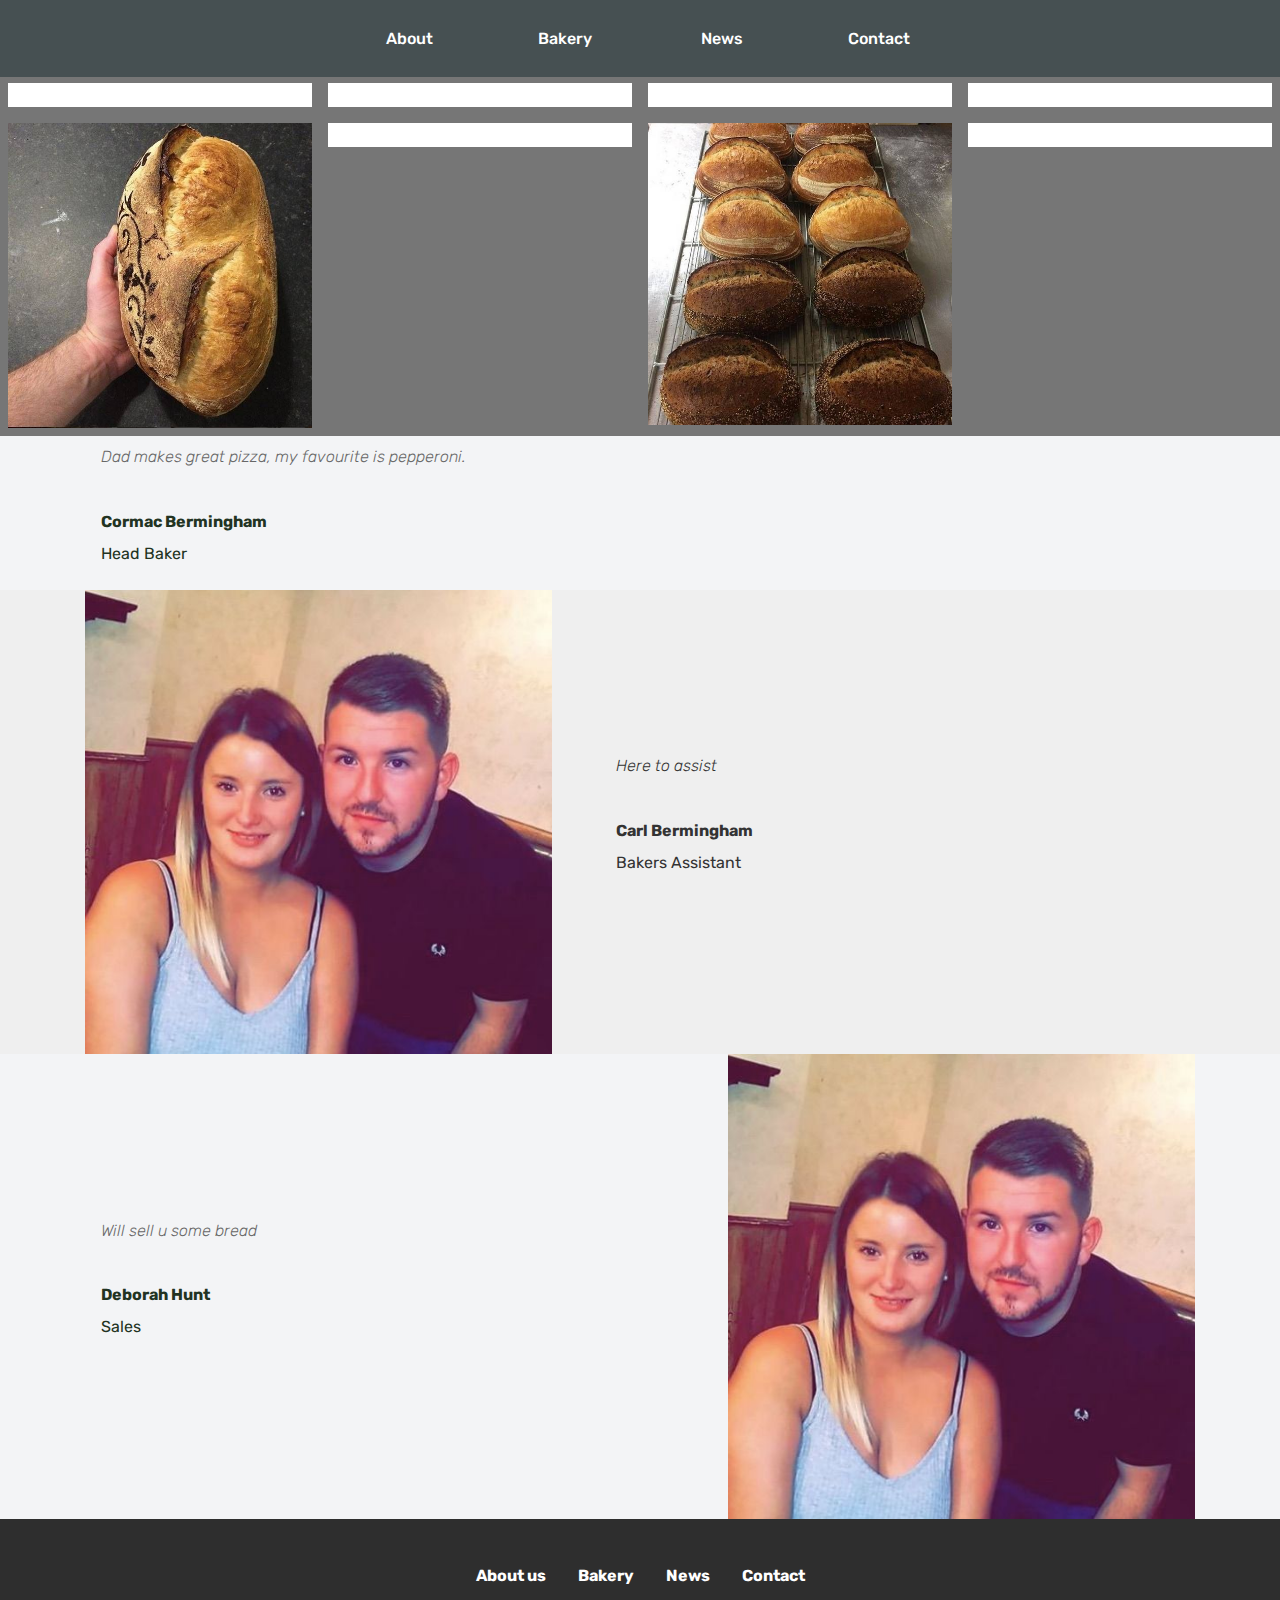
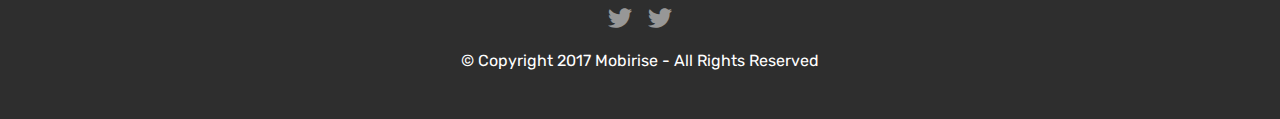
==== page1.html @ 5d0ee565 "Add files via upload" ====
<!DOCTYPE html>
<html>
<head>
  <!-- Site made with Mobirise Website Builder v4.3.0, https://mobirise.com -->
  <meta charset="UTF-8">
  <meta http-equiv="X-UA-Compatible" content="IE=edge">
  <meta name="generator" content="Mobirise v4.3.0, mobirise.com">
  <meta name="viewport" content="width=device-width, initial-scale=1">
  <link rel="shortcut icon" href="assets/images/logo2.png" type="image/x-icon">
  <meta name="description" content="Website Creator Description">
  <title>Bakery</title>
  <link rel="stylesheet" href="assets/web/assets/mobirise-icons/mobirise-icons.css">
  <link rel="stylesheet" href="assets/tether/tether.min.css">
  <link rel="stylesheet" href="assets/bootstrap/css/bootstrap.min.css">
  <link rel="stylesheet" href="assets/bootstrap/css/bootstrap-grid.min.css">
  <link rel="stylesheet" href="assets/bootstrap/css/bootstrap-reboot.min.css">
  <link rel="stylesheet" href="assets/dropdown/css/style.css">
  <link rel="stylesheet" href="assets/socicon/css/styles.css">
  <link rel="stylesheet" href="assets/theme/css/style.css">
  <link rel="stylesheet" href="assets/mobirise-gallery/style.css">
  <link rel="stylesheet" href="assets/mobirise/css/mbr-additional.css" type="text/css">
  <link rel="stylesheet" href="assets/bootstrap/css/custom.css">



</head>
<body>
<section class="menu cid-qvgNQlujHG" once="menu" id="menu1-2" data-rv-view="77">



    <nav class="navbar navbar-expand beta-menu navbar-dropdown align-items-center navbar-fixed-top navbar-toggleable-sm">
        <button class="navbar-toggler navbar-toggler-right" type="button" data-toggle="collapse" data-target="#navbarSupportedContent" aria-controls="navbarSupportedContent" aria-expanded="false" aria-label="Toggle navigation">
            <div class="hamburger">
                <span></span>
                <span></span>
                <span></span>
                <span></span>
            </div>
        </button>
        <div class="menu-logo">
            <div class="navbar-brand">


            </div>
        </div>
        <div class="collapse navbar-collapse" id="navbarSupportedContent">
            <ul class="navbar-nav nav-dropdown nav-right navbar-nav-top-padding" data-app-modern-menu="true"><li class="nav-item">
                    <a class="nav-link link text-white display-4" href="index.html">
                        &nbsp;About&nbsp; &nbsp; &nbsp; &nbsp; &nbsp; &nbsp; &nbsp; &nbsp; &nbsp; &nbsp;&nbsp;</a>
                </li><li class="nav-item">
                    <a class="nav-link link text-white display-4" href="page1.html">
                        &nbsp;Bakery &nbsp; &nbsp; &nbsp; &nbsp; &nbsp; &nbsp; &nbsp; &nbsp; &nbsp; &nbsp;&nbsp;</a>
                </li><li class="nav-item"><a class="nav-link link text-white display-4" href="page2.html">
                        &nbsp;News &nbsp; &nbsp; &nbsp; &nbsp; &nbsp; &nbsp; &nbsp; &nbsp; &nbsp; &nbsp;&nbsp;</a></li><li class="nav-item"><a class="nav-link link text-white display-4" href="page3.html">Contact &nbsp; &nbsp; &nbsp; &nbsp; &nbsp; &nbsp; &nbsp; &nbsp; &nbsp; &nbsp;&nbsp;</a></li></ul>

        </div>
    </nav>
</section>

<section class="engine"><a href="https://mobirise.co/m">bootstrap table</a></section><section class="mbr-gallery mbr-slider-carousel cid-qvgTUcgKBV" id="gallery3-i" data-rv-view="79">



    <div>
        <div><!-- Filter --><!-- Gallery --><div class="mbr-gallery-row"><div class="mbr-gallery-layout-default"><div><div><div class="mbr-gallery-item mbr-gallery-item--p1" data-video-url="false" data-tags="Awesome"><div href="#lb-gallery3-i" data-slide-to="0" data-toggle="modal"><img src="assets/images/johnathan-an-bacus-beag-instagram-photos-and-videos-4-599x594-599x594.jpg" alt=""><span class="icon-focus"></span></div></div><div class="mbr-gallery-item mbr-gallery-item--p1" data-video-url="false" data-tags="Awesome"><div href="#lb-gallery3-i" data-slide-to="1" data-toggle="modal"><img src="assets/images/johnathan-an-bacus-beag-instagram-photos-and-videos-5-599x595-599x595.jpg" alt=""><span class="icon-focus"></span></div></div><div class="mbr-gallery-item mbr-gallery-item--p1" data-video-url="false" data-tags="Awesome"><div href="#lb-gallery3-i" data-slide-to="2" data-toggle="modal"><img src="assets/images/johnathan-an-bacus-beag-instagram-photos-and-videos-6-598x592-598x592.jpg" alt=""><span class="icon-focus"></span></div></div><div class="mbr-gallery-item mbr-gallery-item--p1" data-video-url="false" data-tags="Awesome"><div href="#lb-gallery3-i" data-slide-to="3" data-toggle="modal"><img src="assets/images/johnathan-an-bacus-beag-instagram-photos-and-videos-3-596x595-596x595.jpg" alt=""><span class="icon-focus"></span></div></div><div class="mbr-gallery-item mbr-gallery-item--p1" data-video-url="false" data-tags="Awesome"><div href="#lb-gallery3-i" data-slide-to="4" data-toggle="modal"><img src="assets/images/johnathan-an-bacus-beag-instagram-photos-and-videos-599x601-599x601.jpg" alt=""><span class="icon-focus"></span></div></div><div class="mbr-gallery-item mbr-gallery-item--p1" data-video-url="false" data-tags="Awesome"><div href="#lb-gallery3-i" data-slide-to="5" data-toggle="modal"><img src="assets/images/johnathan-an-bacus-beag-instagram-photos-and-videos-7-596x595-596x595.jpg" alt=""><span class="icon-focus"></span></div></div><div class="mbr-gallery-item mbr-gallery-item--p1" data-video-url="false" data-tags="Awesome"><div href="#lb-gallery3-i" data-slide-to="6" data-toggle="modal"><img src="assets/images/johnathan-an-bacus-beag-instagram-photos-and-videos-8-598x594-598x594.jpg" alt=""><span class="icon-focus"></span></div></div><div class="mbr-gallery-item mbr-gallery-item--p1" data-video-url="false" data-tags="Awesome"><div href="#lb-gallery3-i" data-slide-to="7" data-toggle="modal"><img src="assets/images/johnathan-an-bacus-beag-instagram-photos-and-videos-2-600x594-600x594.jpg" alt=""><span class="icon-focus"></span></div></div></div></div><div class="clearfix"></div></div></div><!-- Lightbox --><div data-app-prevent-settings="" class="mbr-slider modal fade carousel slide" tabindex="-1" data-keyboard="true" data-interval="false" id="lb-gallery3-i"><div class="modal-dialog"><div class="modal-content"><div class="modal-body"><div class="carousel-inner"><div class="carousel-item"><img src="assets/images/johnathan-an-bacus-beag-instagram-photos-and-videos-4-599x594.jpg" alt=""></div><div class="carousel-item"><img src="assets/images/johnathan-an-bacus-beag-instagram-photos-and-videos-5-599x595.jpg" alt=""></div><div class="carousel-item"><img src="assets/images/johnathan-an-bacus-beag-instagram-photos-and-videos-6-598x592.jpg" alt=""></div><div class="carousel-item"><img src="assets/images/johnathan-an-bacus-beag-instagram-photos-and-videos-3-596x595.jpg" alt=""></div><div class="carousel-item"><img src="assets/images/johnathan-an-bacus-beag-instagram-photos-and-videos-599x601.jpg" alt=""></div><div class="carousel-item"><img src="assets/images/johnathan-an-bacus-beag-instagram-photos-and-videos-7-596x595.jpg" alt=""></div><div class="carousel-item"><img src="assets/images/johnathan-an-bacus-beag-instagram-photos-and-videos-8-598x594.jpg" alt=""></div><div class="carousel-item active"><img src="assets/images/johnathan-an-bacus-beag-instagram-photos-and-videos-2-600x594.jpg" alt=""></div></div><a class="carousel-control carousel-control-prev" role="button" data-slide="prev" href="#lb-gallery3-i"><span class="mbri-left mbr-iconfont" aria-hidden="true"></span><span class="sr-only">Previous</span></a><a class="carousel-control carousel-control-next" role="button" data-slide="next" href="#lb-gallery3-i"><span class="mbri-right mbr-iconfont" aria-hidden="true"></span><span class="sr-only">Next</span></a><a class="close" href="#" role="button" data-dismiss="modal"><span class="sr-only">Close</span></a></div></div></div></div></div>
    </div>

</section>

<section class="testimonials3 cid-qvh01PMy1e" id="testimonials3-k" data-rv-view="114">





    <div class="container">
        <div class="media-container-row">
            <div class="media-content px-3 align-self-center mbr-white py-2">
                <p class="mbr-text testimonial-text mbr-fonts-style display-7">
                   Dad makes great pizza, my favourite is pepperoni.</p>
                <p class="mbr-author-name pt-4 mb-2 mbr-fonts-style display-7">
                   Cormac Bermingham</p>
                <p class="mbr-author-desc mbr-fonts-style display-7">Head Baker</p>
            </div>

            <div class="mbr-figure pl-lg-5" style="width: 90%;">
              <img src="assets/images/johnathan-an-bacus-beag-instagram-photos-and-videos-9-600x594.jpg" alt="" title="" media-simple="true">
            </div>
        </div>
    </div>
</section>

<section class="testimonials2 cid-qvh1IHgLOY" id="testimonials2-l" data-rv-view="117">





    <div class="container">
        <div class="media-container-row">
            <div class="mbr-figure pr-lg-5" style="width: 85%;">
              <img src="assets/images/-5-deborah-hunt-529x526.jpg" alt="" title="" media-simple="true">
            </div>
            <div class="media-content px-3 align-self-center mbr-white py-2">
                    <p class="mbr-text testimonial-text mbr-fonts-style display-7">
                       Here to assist</p>
                    <p class="mbr-author-name pt-4 mb-2 mbr-fonts-style display-7">Carl Bermingham</p>
                    <p class="mbr-author-desc mbr-fonts-style display-7">
                       Bakers Assistant</p>
            </div>
        </div>
    </div>
</section>

<section class="testimonials3 cid-qvh2lUQrNh" id="testimonials3-m" data-rv-view="120">





    <div class="container">
        <div class="media-container-row">
            <div class="media-content px-3 align-self-center mbr-white py-2">
                <p class="mbr-text testimonial-text mbr-fonts-style display-7">Will sell u some bread</p>
                <p class="mbr-author-name pt-4 mb-2 mbr-fonts-style display-7">Deborah Hunt</p>
                <p class="mbr-author-desc mbr-fonts-style display-7">
                   Sales</p>
            </div>

            <div class="mbr-figure pl-lg-5" style="width: 85%;">
              <img src="assets/images/-5-deborah-hunt-529x526.jpg" alt="" title="" media-simple="true">
            </div>
        </div>
    </div>
</section>

<section once="" class="cid-qvgZP23eJ8" id="footer7-j" data-rv-view="123">





    <div class="container">
        <div class="media-container-row align-center mbr-white">
            <div class="row">
                <ul class="foot-menu">





                <li class="foot-menu-item mbr-fonts-style display-7">
                        <a class="text-white mbr-bold" href="#" target="_blank">About us</a>
                    </li><li class="foot-menu-item mbr-fonts-style display-7"><strong>Bakery</strong></li><li class="foot-menu-item mbr-fonts-style display-7"><strong>News</strong></li><li class="foot-menu-item mbr-fonts-style display-7"><strong>Contact</strong></li></ul>
            </div>
            <div class="row">
                <div class="social-list align-right pb-2">






                <div class="soc-item">
                        <a href="https://twitter.com/mobirise" target="_blank">
                            <span class="socicon-twitter socicon mbr-iconfont mbr-iconfont-social" media-simple="true"></span>
                        </a>
                    </div><div class="soc-item">
                        <a href="https://twitter.com/mobirise" target="_blank">
                            <span class="socicon-twitter socicon mbr-iconfont mbr-iconfont-social" media-simple="true"></span>
                        </a>
                    </div></div>
            </div>
            <div class="row row-copirayt">
                <p class="mbr-text mb-0 mbr-fonts-style mbr-white display-7">
                    © Copyright 2017 Mobirise - All Rights Reserved
                </p>
            </div>
        </div>
    </div>
</section>


  <script src="assets/web/assets/jquery/jquery.min.js"></script>
  <script src="assets/popper/popper.min.js"></script>
  <script src="assets/tether/tether.min.js"></script>
  <script src="assets/bootstrap/js/bootstrap.min.js"></script>
  <script src="assets/smooth-scroll/smooth-scroll.js"></script>
  <script src="assets/dropdown/js/script.min.js"></script>
  <script src="assets/masonry/masonry.pkgd.min.js"></script>
  <script src="assets/imagesloaded/imagesloaded.pkgd.min.js"></script>
  <script src="assets/bootstrap-carousel-swipe/bootstrap-carousel-swipe.js"></script>
  <script src="assets/jquery-mb-vimeo_player/jquery.mb.vimeo_player.js"></script>
  <script src="assets/touch-swipe/jquery.touch-swipe.min.js"></script>
  <script src="assets/theme/js/script.js"></script>
  <script src="assets/mobirise-gallery/player.min.js"></script>
  <script src="assets/mobirise-gallery/script.js"></script>
  <script src="assets/mobirise-slider-video/script.js"></script>


</body>
</html>
---- assets/web/assets/mobirise-icons/mobirise-icons.css ----
@font-face {
  font-family: 'MobiriseIcons';
  src:  url('mobirise-icons.eot?spat4u');
  src:  url('mobirise-icons.eot?spat4u#iefix') format('embedded-opentype'),
    url('mobirise-icons.ttf?spat4u') format('truetype'),
    url('mobirise-icons.woff?spat4u') format('woff'),
    url('mobirise-icons.svg?spat4u#MobiriseIcons') format('svg');
  font-weight: normal;
  font-style: normal;
}

[class^="mbri-"], [class*=" mbri-"] {
  /* use !important to prevent issues with browser extensions that change fonts */
  font-family: MobiriseIcons !important;
  speak: none;
  font-style: normal;
  font-weight: normal;
  font-variant: normal;
  text-transform: none;
  line-height: 1;

  /* Better Font Rendering =========== */
  -webkit-font-smoothing: antialiased;
  -moz-osx-font-smoothing: grayscale;
}

.mbri-add-submenu:before {
  content: "\e900";
}
.mbri-alert:before {
  content: "\e901";
}
.mbri-align-center:before {
  content: "\e902";
}
.mbri-align-justify:before {
  content: "\e903";
}
.mbri-align-left:before {
  content: "\e904";
}
.mbri-align-right:before {
  content: "\e905";
}
.mbri-android:before {
  content: "\e906";
}
.mbri-apple:before {
  content: "\e907";
}
.mbri-arrow-down:before {
  content: "\e908";
}
.mbri-arrow-next:before {
  content: "\e909";
}
.mbri-arrow-prev:before {
  content: "\e90a";
}
.mbri-arrow-up:before {
  content: "\e90b";
}
.mbri-bold:before {
  content: "\e90c";
}
.mbri-bookmark:before {
  content: "\e90d";
}
.mbri-bootstrap:before {
  content: "\e90e";
}
.mbri-briefcase:before {
  content: "\e90f";
}
.mbri-browse:before {
  content: "\e910";
}
.mbri-bulleted-list:before {
  content: "\e911";
}
.mbri-calendar:before {
  content: "\e912";
}
.mbri-camera:before {
  content: "\e913";
}
.mbri-cart-add:before {
  content: "\e914";
}
.mbri-cart-full:before {
  content: "\e915";
}
.mbri-cash:before {
  content: "\e916";
}
.mbri-change-style:before {
  content: "\e917";
}
.mbri-chat:before {
  content: "\e918";
}
.mbri-clock:before {
  content: "\e919";
}
.mbri-close:before {
  content: "\e91a";
}
.mbri-cloud:before {
  content: "\e91b";
}
.mbri-code:before {
  content: "\e91c";
}
.mbri-contact-form:before {
  content: "\e91d";
}
.mbri-credit-card:before {
  content: "\e91e";
}
.mbri-cursor-click:before {
  content: "\e91f";
}
.mbri-cust-feedback:before {
  content: "\e920";
}
.mbri-database:before {
  content: "\e921";
}
.mbri-delivery:before {
  content: "\e922";
}
.mbri-desktop:before {
  content: "\e923";
}
.mbri-devices:before {
  content: "\e924";
}
.mbri-down:before {
  content: "\e925";
}
.mbri-download:before {
  content: "\e989";
}
.mbri-drag-n-drop:before {
  content: "\e927";
}
.mbri-drag-n-drop2:before {
  content: "\e928";
}
.mbri-edit:before {
  content: "\e929";
}
.mbri-edit2:before {
  content: "\e92a";
}
.mbri-error:before {
  content: "\e92b";
}
.mbri-extension:before {
  content: "\e92c";
}
.mbri-features:before {
  content: "\e92d";
}
.mbri-file:before {
  content: "\e92e";
}
.mbri-flag:before {
  content: "\e92f";
}
.mbri-folder:before {
  content: "\e930";
}
.mbri-gift:before {
  content: "\e931";
}
.mbri-github:before {
  content: "\e932";
}
.mbri-globe:before {
  content: "\e933";
}
.mbri-globe-2:before {
  content: "\e934";
}
.mbri-growing-chart:before {
  content: "\e935";
}
.mbri-hearth:before {
  content: "\e936";
}
.mbri-help:before {
  content: "\e937";
}
.mbri-home:before {
  content: "\e938";
}
.mbri-hot-cup:before {
  content: "\e939";
}
.mbri-idea:before {
  content: "\e93a";
}
.mbri-image-gallery:before {
  content: "\e93b";
}
.mbri-image-slider:before {
  content: "\e93c";
}
.mbri-info:before {
  content: "\e93d";
}
.mbri-italic:before {
  content: "\e93e";
}
.mbri-key:before {
  content: "\e93f";
}
.mbri-laptop:before {
  content: "\e940";
}
.mbri-layers:before {
  content: "\e941";
}
.mbri-left-right:before {
  content: "\e942";
}
.mbri-left:before {
  content: "\e943";
}
.mbri-letter:before {
  content: "\e944";
}
.mbri-like:before {
  content: "\e945";
}
.mbri-link:before {
  content: "\e946";
}
.mbri-lock:before {
  content: "\e947";
}
.mbri-login:before {
  content: "\e948";
}
.mbri-logout:before {
  content: "\e949";
}
.mbri-magic-stick:before {
  content: "\e94a";
}
.mbri-map-pin:before {
  content: "\e94b";
}
.mbri-menu:before {
  content: "\e94c";
}
.mbri-mobile:before {
  content: "\e94d";
}
.mbri-mobile2:before {
  content: "\e94e";
}
.mbri-mobirise:before {
  content: "\e94f";
}
.mbri-more-horizontal:before {
  content: "\e950";
}
.mbri-more-vertical:before {
  content: "\e951";
}
.mbri-music:before {
  content: "\e952";
}
.mbri-new-file:before {
  content: "\e953";
}
.mbri-numbered-list:before {
  content: "\e954";
}
.mbri-opened-folder:before {
  content: "\e955";
}
.mbri-pages:before {
  content: "\e956";
}
.mbri-paper-plane:before {
  content: "\e957";
}
.mbri-paperclip:before {
  content: "\e958";
}
.mbri-photo:before {
  content: "\e959";
}
.mbri-photos:before {
  content: "\e95a";
}
.mbri-pin:before {
  content: "\e95b";
}
.mbri-play:before {
  content: "\e95c";
}
.mbri-plus:before {
  content: "\e95d";
}
.mbri-preview:before {
  content: "\e95e";
}
.mbri-print:before {
  content: "\e95f";
}
.mbri-protect:before {
  content: "\e960";
}
.mbri-question:before {
  content: "\e961";
}
.mbri-quote-left:before {
  content: "\e962";
}
.mbri-quote-right:before {
  content: "\e963";
}
.mbri-refresh:before {
  content: "\e964";
}
.mbri-responsive:before {
  content: "\e965";
}
.mbri-right:before {
  content: "\e966";
}
.mbri-rocket:before {
  content: "\e967";
}
.mbri-sad-face:before {
  content: "\e968";
}
.mbri-sale:before {
  content: "\e969";
}
.mbri-save:before {
  content: "\e96a";
}
.mbri-search:before {
  content: "\e96b";
}
.mbri-setting:before {
  content: "\e96c";
}
.mbri-setting2:before {
  content: "\e96d";
}
.mbri-setting3:before {
  content: "\e96e";
}
.mbri-share:before {
  content: "\e96f";
}
.mbri-shopping-bag:before {
  content: "\e970";
}
.mbri-shopping-basket:before {
  content: "\e971";
}
.mbri-shopping-cart:before {
  content: "\e972";
}
.mbri-sites:before {
  content: "\e973";
}
.mbri-smile-face:before {
  content: "\e974";
}
.mbri-speed:before {
  content: "\e975";
}
.mbri-star:before {
  content: "\e976";
}
.mbri-success:before {
  content: "\e977";
}
.mbri-sun:before {
  content: "\e978";
}
.mbri-sun2:before {
  content: "\e979";
}
.mbri-tablet:before {
  content: "\e97a";
}
.mbri-tablet-vertical:before {
  content: "\e97b";
}
.mbri-target:before {
  content: "\e97c";
}
.mbri-timer:before {
  content: "\e97d";
}
.mbri-to-ftp:before {
  content: "\e97e";
}
.mbri-to-local-drive:before {
  content: "\e97f";
}
.mbri-touch-swipe:before {
  content: "\e980";
}
.mbri-touch:before {
  content: "\e981";
}
.mbri-trash:before {
  content: "\e982";
}
.mbri-underline:before {
  content: "\e983";
}
.mbri-unlink:before {
  content: "\e984";
}
.mbri-unlock:before {
  content: "\e985";
}
.mbri-up-down:before {
  content: "\e986";
}
.mbri-up:before {
  content: "\e987";
}
.mbri-update:before {
  content: "\e988";
}
.mbri-upload:before {
 content: "\e926"; 
}
.mbri-user:before {
  content: "\e98a";
}
.mbri-user2:before {
  content: "\e98b";
}
.mbri-users:before {
  content: "\e98c";
}
.mbri-video:before {
  content: "\e98d";
}
.mbri-video-play:before {
  content: "\e98e";
}
.mbri-watch:before {
  content: "\e98f";
}
.mbri-website-theme:before {
  content: "\e990";
}
.mbri-wifi:before {
  content: "\e991";
}
.mbri-windows:before {
  content: "\e992";
}
.mbri-zoom-out:before {
  content: "\e993";
}
.mbri-redo:before {
  content: "\e994";
}
.mbri-undo:before {
  content: "\e995";
}
---- assets/dropdown/css/style.css ----
.navbar-dropdown {
  left: 0;
  padding: 0;
  position: absolute;
  right: 0;
  top: 0;
  transition: all 0.45s ease;
  z-index: 1030;
  background: #282828; }
  .navbar-dropdown .navbar-logo {
    margin-right: 0.8rem;
    transition: margin 0.3s ease-in-out;
    vertical-align: middle; }
    .navbar-dropdown .navbar-logo img {
      height: 3.125rem;
      transition: all 0.3s ease-in-out; }
    .navbar-dropdown .navbar-logo.mbr-iconfont {
      font-size: 3.125rem;
      line-height: 3.125rem; }
  .navbar-dropdown .navbar-caption {
    font-weight: 700;
    white-space: normal;
    vertical-align: -4px;
    line-height: 3.125rem !important; }
    .navbar-dropdown .navbar-caption, .navbar-dropdown .navbar-caption:hover {
      color: inherit;
      text-decoration: none; }
  .navbar-dropdown .mbr-iconfont + .navbar-caption {
    vertical-align: -1px; }
  .navbar-dropdown.navbar-fixed-top {
    position: fixed; }
  .navbar-dropdown .navbar-brand span {
    vertical-align: -4px; }
  .navbar-dropdown.bg-color.transparent {
    background: none; }
  .navbar-dropdown.navbar-short .navbar-brand {
    padding: 0.625rem 0; }
    .navbar-dropdown.navbar-short .navbar-brand span {
      vertical-align: -1px; }
  .navbar-dropdown.navbar-short .navbar-caption {
    line-height: 2.375rem !important;
    vertical-align: -2px; }
  .navbar-dropdown.navbar-short .navbar-logo {
    margin-right: 0.5rem; }
    .navbar-dropdown.navbar-short .navbar-logo img {
      height: 2.375rem; }
    .navbar-dropdown.navbar-short .navbar-logo.mbr-iconfont {
      font-size: 2.375rem;
      line-height: 2.375rem; }
  .navbar-dropdown.navbar-short .mbr-table-cell {
    height: 3.625rem; }
  .navbar-dropdown .navbar-close {
    left: 0.6875rem;
    position: fixed;
    top: 0.75rem;
    z-index: 1000; }
  .navbar-dropdown .hamburger-icon {
    content: "";
    display: inline-block;
    vertical-align: middle;
    width: 16px;
    -webkit-box-shadow: 0 -6px 0 1px #282828,0 0 0 1px #282828,0 6px 0 1px #282828;
    -moz-box-shadow: 0 -6px 0 1px #282828,0 0 0 1px #282828,0 6px 0 1px #282828;
    box-shadow: 0 -6px 0 1px #282828,0 0 0 1px #282828,0 6px 0 1px #282828; }

.dropdown-menu .dropdown-toggle[data-toggle="dropdown-submenu"]::after {
  border-bottom: 0.35em solid transparent;
  border-left: 0.35em solid;
  border-right: 0;
  border-top: 0.35em solid transparent;
  margin-left: 0.3rem; }

.dropdown-menu .dropdown-item:focus {
  outline: 0; }

.nav-dropdown {
  font-size: 0.75rem;
  font-weight: 500;
  height: auto !important; }
  .nav-dropdown .nav-btn {
    padding-left: 1rem; }
  .nav-dropdown .link {
    margin: .667em 1.667em;
    font-weight: 500;
    padding: 0;
    transition: color .2s ease-in-out; }
    .nav-dropdown .link.dropdown-toggle {
      margin-right: 2.583em; }
      .nav-dropdown .link.dropdown-toggle::after {
        margin-left: .25rem;
        border-top: 0.35em solid;
        border-right: 0.35em solid transparent;
        border-left: 0.35em solid transparent;
        border-bottom: 0; }
      .nav-dropdown .link.dropdown-toggle[aria-expanded="true"] {
        margin: 0;
        padding: 0.667em 3.263em  0.667em 1.667em; }
  .nav-dropdown .link::after,
  .nav-dropdown .dropdown-item::after {
    color: inherit; }
  .nav-dropdown .btn {
    font-size: 0.75rem;
    font-weight: 700;
    letter-spacing: 0;
    margin-bottom: 0;
    padding-left: 1.25rem;
    padding-right: 1.25rem; }
  .nav-dropdown .dropdown-menu {
    border-radius: 0;
    border: 0;
    left: 0;
    margin: 0;
    padding-bottom: 1.25rem;
    padding-top: 1.25rem;
    position: relative; }
  .nav-dropdown .dropdown-submenu {
    margin-left: 0.125rem;
    top: 0; }
  .nav-dropdown .dropdown-item {
    font-weight: 500;
    line-height: 2;
    padding: 0.3846em 4.615em 0.3846em 1.5385em;
    position: relative;
    transition: color .2s ease-in-out, background-color .2s ease-in-out; }
    .nav-dropdown .dropdown-item::after {
      margin-top: -0.3077em;
      position: absolute;
      right: 1.1538em;
      top: 50%; }
    .nav-dropdown .dropdown-item:focus, .nav-dropdown .dropdown-item:hover {
      background: none; }

@media (max-width: 767px) {
  .nav-dropdown.navbar-toggleable-sm {
    bottom: 0;
    display: none;
    left: 0;
    overflow-x: hidden;
    position: fixed;
    top: 0;
    transform: translateX(-100%);
    -ms-transform: translateX(-100%);
    -webkit-transform: translateX(-100%);
    width: 18.75rem;
    z-index: 999; } }
.nav-dropdown.navbar-toggleable-xl {
  bottom: 0;
  display: none;
  left: 0;
  overflow-x: hidden;
  position: fixed;
  top: 0;
  transform: translateX(-100%);
  -ms-transform: translateX(-100%);
  -webkit-transform: translateX(-100%);
  width: 18.75rem;
  z-index: 999; }

.nav-dropdown-sm {
  display: block !important;
  overflow-x: hidden;
  overflow: auto;
  padding-top: 3.875rem; }
  .nav-dropdown-sm::after {
    content: "";
    display: block;
    height: 3rem;
    width: 100%; }
  .nav-dropdown-sm.collapse.in ~ .navbar-close {
    display: block !important; }
  .nav-dropdown-sm.collapsing, .nav-dropdown-sm.collapse.in {
    transform: translateX(0);
    -ms-transform: translateX(0);
    -webkit-transform: translateX(0);
    transition: all 0.25s ease-out;
    -webkit-transition: all 0.25s ease-out;
    background: #282828; }
  .nav-dropdown-sm.collapsing[aria-expanded="false"] {
    transform: translateX(-100%);
    -ms-transform: translateX(-100%);
    -webkit-transform: translateX(-100%); }
  .nav-dropdown-sm .nav-item {
    display: block;
    margin-left: 0 !important;
    padding-left: 0; }
  .nav-dropdown-sm .link,
  .nav-dropdown-sm .dropdown-item {
    border-top: 1px dotted rgba(255, 255, 255, 0.1);
    font-size: 0.8125rem;
    line-height: 1.6;
    margin: 0 !important;
    padding: 0.875rem 2.4rem 0.875rem 1.5625rem !important;
    position: relative;
    white-space: normal; }
    .nav-dropdown-sm .link:focus, .nav-dropdown-sm .link:hover,
    .nav-dropdown-sm .dropdown-item:focus,
    .nav-dropdown-sm .dropdown-item:hover {
      background: rgba(0, 0, 0, 0.2) !important;
      color: #c0a375; }
  .nav-dropdown-sm .nav-btn {
    position: relative;
    padding: 1.5625rem 1.5625rem 0 1.5625rem; }
    .nav-dropdown-sm .nav-btn::before {
      border-top: 1px dotted rgba(255, 255, 255, 0.1);
      content: "";
      left: 0;
      position: absolute;
      top: 0;
      width: 100%; }
    .nav-dropdown-sm .nav-btn + .nav-btn {
      padding-top: 0.625rem; }
      .nav-dropdown-sm .nav-btn + .nav-btn::before {
        display: none; }
  .nav-dropdown-sm .btn {
    padding: 0.625rem 0; }
  .nav-dropdown-sm .dropdown-toggle[data-toggle="dropdown-submenu"]::after {
    margin-left: .25rem;
    border-top: 0.35em solid;
    border-right: 0.35em solid transparent;
    border-left: 0.35em solid transparent;
    border-bottom: 0; }
  .nav-dropdown-sm .dropdown-toggle[data-toggle="dropdown-submenu"][aria-expanded="true"]::after {
    border-top: 0;
    border-right: 0.35em solid transparent;
    border-left: 0.35em solid transparent;
    border-bottom: 0.35em solid; }
  .nav-dropdown-sm .dropdown-menu {
    margin: 0;
    padding: 0;
    position: relative;
    top: 0;
    left: 0;
    width: 100%;
    border: 0;
    float: none;
    border-radius: 0;
    background: none; }
  .nav-dropdown-sm .dropdown-submenu {
    left: 100%;
    margin-left: 0.125rem;
    margin-top: -1.25rem;
    top: 0; }

.navbar-toggleable-sm .nav-dropdown .dropdown-menu {
  position: absolute; }

.navbar-toggleable-sm .nav-dropdown .dropdown-submenu {
  left: 100%;
  margin-left: 0.125rem;
  margin-top: -1.25rem;
  top: 0; }

.navbar-toggleable-sm.opened .nav-dropdown .dropdown-menu {
  position: relative; }

.navbar-toggleable-sm.opened .nav-dropdown .dropdown-submenu {
  left: 0;
  margin-left: 00rem;
  margin-top: 0rem;
  top: 0; }

.is-builder .nav-dropdown.collapsing {
  transition: none !important; }

/*# sourceMappingURL=style.css.map */
---- assets/socicon/css/styles.css ----
@charset "UTF-8";

@font-face {
  font-family: "socicon";
  src:url("../fonts/socicon.eot");
  src:url("../fonts/socicon.eot?#iefix") format("embedded-opentype"),
    url("../fonts/socicon.woff") format("woff"),
    url("../fonts/socicon.ttf") format("truetype"),
    url("../fonts/socicon.svg#socicon") format("svg");
  font-weight: normal;
  font-style: normal;

}

[data-icon]:before {
  font-family: "socicon" !important;
  content: attr(data-icon);
  font-style: normal !important;
  font-weight: normal !important;
  font-variant: normal !important;
  text-transform: none !important;
  speak: none;
  line-height: 1;
  -webkit-font-smoothing: antialiased;
  -moz-osx-font-smoothing: grayscale;
}

[class^="socicon-"]:before,
[class*=" socicon-"]:before {
  font-family: "socicon" !important;
  font-style: normal !important;
  font-weight: normal !important;
  font-variant: normal !important;
  text-transform: none !important;
  speak: none;
  line-height: 1;
  -webkit-font-smoothing: antialiased;
  -moz-osx-font-smoothing: grayscale;
}

.socicon-modelmayhem:before {
  content: "\e000";
}
.socicon-mixcloud:before {
  content: "\e001";
}
.socicon-drupal:before {
  content: "\e002";
}
.socicon-swarm:before {
  content: "\e003";
}
.socicon-istock:before {
  content: "\e004";
}
.socicon-yammer:before {
  content: "\e005";
}
.socicon-ello:before {
  content: "\e006";
}
.socicon-stackoverflow:before {
  content: "\e007";
}
.socicon-persona:before {
  content: "\e008";
}
.socicon-triplej:before {
  content: "\e009";
}
.socicon-houzz:before {
  content: "\e00a";
}
.socicon-rss:before {
  content: "\e00b";
}
.socicon-paypal:before {
  content: "\e00c";
}
.socicon-odnoklassniki:before {
  content: "\e00d";
}
.socicon-airbnb:before {
  content: "\e00e";
}
.socicon-periscope:before {
  content: "\e00f";
}
.socicon-outlook:before {
  content: "\e010";
}
.socicon-coderwall:before {
  content: "\e011";
}
.socicon-tripadvisor:before {
  content: "\e012";
}
.socicon-appnet:before {
  content: "\e013";
}
.socicon-goodreads:before {
  content: "\e014";
}
.socicon-tripit:before {
  content: "\e015";
}
.socicon-lanyrd:before {
  content: "\e016";
}
.socicon-slideshare:before {
  content: "\e017";
}
.socicon-buffer:before {
  content: "\e018";
}
.socicon-disqus:before {
  content: "\e019";
}
.socicon-vkontakte:before {
  content: "\e01a";
}
.socicon-whatsapp:before {
  content: "\e01b";
}
.socicon-patreon:before {
  content: "\e01c";
}
.socicon-storehouse:before {
  content: "\e01d";
}
.socicon-pocket:before {
  content: "\e01e";
}
.socicon-mail:before {
  content: "\e01f";
}
.socicon-blogger:before {
  content: "\e020";
}
.socicon-technorati:before {
  content: "\e021";
}
.socicon-reddit:before {
  content: "\e022";
}
.socicon-dribbble:before {
  content: "\e023";
}
.socicon-stumbleupon:before {
  content: "\e024";
}
.socicon-digg:before {
  content: "\e025";
}
.socicon-envato:before {
  content: "\e026";
}
.socicon-behance:before {
  content: "\e027";
}
.socicon-delicious:before {
  content: "\e028";
}
.socicon-deviantart:before {
  content: "\e029";
}
.socicon-forrst:before {
  content: "\e02a";
}
.socicon-play:before {
  content: "\e02b";
}
.socicon-zerply:before {
  content: "\e02c";
}
.socicon-wikipedia:before {
  content: "\e02d";
}
.socicon-apple:before {
  content: "\e02e";
}
.socicon-flattr:before {
  content: "\e02f";
}
.socicon-github:before {
  content: "\e030";
}
.socicon-renren:before {
  content: "\e031";
}
.socicon-friendfeed:before {
  content: "\e032";
}
.socicon-newsvine:before {
  content: "\e033";
}
.socicon-identica:before {
  content: "\e034";
}
.socicon-bebo:before {
  content: "\e035";
}
.socicon-zynga:before {
  content: "\e036";
}
.socicon-steam:before {
  content: "\e037";
}
.socicon-xbox:before {
  content: "\e038";
}
.socicon-windows:before {
  content: "\e039";
}
.socicon-qq:before {
  content: "\e03a";
}
.socicon-douban:before {
  content: "\e03b";
}
.socicon-meetup:before {
  content: "\e03c";
}
.socicon-playstation:before {
  content: "\e03d";
}
.socicon-android:before {
  content: "\e03e";
}
.socicon-snapchat:before {
  content: "\e03f";
}
.socicon-twitter:before {
  content: "\e040";
}
.socicon-facebook:before {
  content: "\e041";
}
.socicon-googleplus:before {
  content: "\e042";
}
.socicon-pinterest:before {
  content: "\e043";
}
.socicon-foursquare:before {
  content: "\e044";
}
.socicon-yahoo:before {
  content: "\e045";
}
.socicon-skype:before {
  content: "\e046";
}
.socicon-yelp:before {
  content: "\e047";
}
.socicon-feedburner:before {
  content: "\e048";
}
.socicon-linkedin:before {
  content: "\e049";
}
.socicon-viadeo:before {
  content: "\e04a";
}
.socicon-xing:before {
  content: "\e04b";
}
.socicon-myspace:before {
  content: "\e04c";
}
.socicon-soundcloud:before {
  content: "\e04d";
}
.socicon-spotify:before {
  content: "\e04e";
}
.socicon-grooveshark:before {
  content: "\e04f";
}
.socicon-lastfm:before {
  content: "\e050";
}
.socicon-youtube:before {
  content: "\e051";
}
.socicon-vimeo:before {
  content: "\e052";
}
.socicon-dailymotion:before {
  content: "\e053";
}
.socicon-vine:before {
  content: "\e054";
}
.socicon-flickr:before {
  content: "\e055";
}
.socicon-500px:before {
  content: "\e056";
}
.socicon-wordpress:before {
  content: "\e058";
}
.socicon-tumblr:before {
  content: "\e059";
}
.socicon-twitch:before {
  content: "\e05a";
}
.socicon-8tracks:before {
  content: "\e05b";
}
.socicon-amazon:before {
  content: "\e05c";
}
.socicon-icq:before {
  content: "\e05d";
}
.socicon-smugmug:before {
  content: "\e05e";
}
.socicon-ravelry:before {
  content: "\e05f";
}
.socicon-weibo:before {
  content: "\e060";
}
.socicon-baidu:before {
  content: "\e061";
}
.socicon-angellist:before {
  content: "\e062";
}
.socicon-ebay:before {
  content: "\e063";
}
.socicon-imdb:before {
  content: "\e064";
}
.socicon-stayfriends:before {
  content: "\e065";
}
.socicon-residentadvisor:before {
  content: "\e066";
}
.socicon-google:before {
  content: "\e067";
}
.socicon-yandex:before {
  content: "\e068";
}
.socicon-sharethis:before {
  content: "\e069";
}
.socicon-bandcamp:before {
  content: "\e06a";
}
.socicon-itunes:before {
  content: "\e06b";
}
.socicon-deezer:before {
  content: "\e06c";
}
.socicon-telegram:before {
  content: "\e06e";
}
.socicon-openid:before {
  content: "\e06f";
}
.socicon-amplement:before {
  content: "\e070";
}
.socicon-viber:before {
  content: "\e071";
}
.socicon-zomato:before {
  content: "\e072";
}
.socicon-draugiem:before {
  content: "\e074";
}
.socicon-endomodo:before {
  content: "\e075";
}
.socicon-filmweb:before {
  content: "\e076";
}
.socicon-stackexchange:before {
  content: "\e077";
}
.socicon-wykop:before {
  content: "\e078";
}
.socicon-teamspeak:before {
  content: "\e079";
}
.socicon-teamviewer:before {
  content: "\e07a";
}
.socicon-ventrilo:before {
  content: "\e07b";
}
.socicon-younow:before {
  content: "\e07c";
}
.socicon-raidcall:before {
  content: "\e07d";
}
.socicon-mumble:before {
  content: "\e07e";
}
.socicon-medium:before {
  content: "\e06d";
}
.socicon-bebee:before {
  content: "\e07f";
}
.socicon-hitbox:before {
  content: "\e080";
}
.socicon-reverbnation:before {
  content: "\e081";
}
.socicon-formulr:before {
  content: "\e082";
}
.socicon-instagram:before {
  content: "\e057";
}
.socicon-battlenet:before {
  content: "\e083";
}
.socicon-chrome:before {
  content: "\e084";
}
.socicon-discord:before {
  content: "\e086";
}
.socicon-issuu:before {
  content: "\e087";
}
.socicon-macos:before {
  content: "\e088";
}
.socicon-firefox:before {
  content: "\e089";
}
.socicon-opera:before {
  content: "\e08d";
}
.socicon-keybase:before {
  content: "\e090";
}
.socicon-alliance:before {
  content: "\e091";
}
.socicon-livejournal:before {
  content: "\e092";
}
.socicon-googlephotos:before {
  content: "\e093";
}
.socicon-horde:before {
  content: "\e094";
}
.socicon-etsy:before {
  content: "\e095";
}
.socicon-zapier:before {
  content: "\e096";
}
.socicon-google-scholar:before {
  content: "\e097";
}
.socicon-researchgate:before {
  content: "\e098";
}
.socicon-wechat:before {
  content: "\e099";
}
.socicon-strava:before {
  content: "\e09a";
}
.socicon-line:before {
  content: "\e09b";
}
.socicon-lyft:before {
  content: "\e09c";
}
.socicon-uber:before {
  content: "\e09d";
}
.socicon-songkick:before {
  content: "\e09e";
}
.socicon-viewbug:before {
  content: "\e09f";
}
.socicon-googlegroups:before {
  content: "\e0a0";
}
.socicon-quora:before {
  content: "\e073";
}
.socicon-diablo:before {
  content: "\e085";
}
.socicon-blizzard:before {
  content: "\e0a1";
}
.socicon-hearthstone:before {
  content: "\e08b";
}
.socicon-heroes:before {
  content: "\e08a";
}
.socicon-overwatch:before {
  content: "\e08c";
}
.socicon-warcraft:before {
  content: "\e08e";
}
.socicon-starcraft:before {
  content: "\e08f";
}
.socicon-beam:before {
  content: "\e0a2";
}
.socicon-curse:before {
  content: "\e0a3";
}
.socicon-player:before {
  content: "\e0a4";
}
.socicon-streamjar:before {
  content: "\e0a5";
}
.socicon-nintendo:before {
  content: "\e0a6";
}
.socicon-hellocoton:before {
  content: "\e0a7";
}
---- assets/theme/css/style.css ----
/*!
 * Mobirise v4 theme (https://mobirise.com/)
 * Copyright 2017 Mobirise
 */
section {
  background-color: #eeeeee; }

section,
.container,
.container-fluid {
  position: relative;
  word-wrap: break-word; }

a.mbr-iconfont:hover {
  text-decoration: none; }

.article .lead p, .article .lead ul, .article .lead ol, .article .lead pre, .article .lead blockquote {
  margin-bottom: 0; }

a {
  font-style: normal;
  font-weight: 400;
  cursor: pointer; }
  a, a:hover {
    text-decoration: none; }

figure {
  margin-bottom: 0; }

body {
  color: #232323; }

h1, h2, h3, h4, h5, h6,
.h1, .h2, .h3, .h4, .h5, .h6,
.display-1, .display-2, .display-3, .display-4 {
  line-height: 1;
  word-break: break-word;
  word-wrap: break-word; }

b, strong {
  font-weight: bold; }

blockquote {
  padding: 10px 0 10px 20px;
  position: relative;
  border-left: 2px solid;
  border-color: #ff3366; }

input:-webkit-autofill, input:-webkit-autofill:hover, input:-webkit-autofill:focus, input:-webkit-autofill:active {
  transition-delay: 9999s;
  transition-property: background-color, color; }

textarea[type="hidden"] {
  display: none; }

body {
  position: relative; }

section {
  background-position: 50% 50%;
  background-repeat: no-repeat;
  background-size: cover; }
  section .mbr-background-video,
  section .mbr-background-video-preview {
    position: absolute;
    bottom: 0;
    left: 0;
    right: 0;
    top: 0; }

.hidden {
  visibility: hidden; }

.mbr-z-index20 {
  z-index: 20; }

/*! Base colors */
.mbr-white {
  color: #ffffff; }

.mbr-black {
  color: #000000; }

.mbr-bg-white {
  background-color: #ffffff; }

.mbr-bg-black {
  background-color: #000000; }

/*! Text-aligns */
.align-left {
  text-align: left; }

.align-center {
  text-align: center; }

.align-right {
  text-align: right; }

@media (max-width: 767px) {
  .align-left, .align-center, .align-right, .mbr-section-btn, .mbr-section-title {
    text-align: center; } }
/*! Font-weight  */
.mbr-light {
  font-weight: 300; }

.mbr-regular {
  font-weight: 400; }

.mbr-semibold {
  font-weight: 500; }

.mbr-bold {
  font-weight: 700; }

/*! Media  */
.media-size-item {
  -webkit-flex: 1 1 auto;
  -moz-flex: 1 1 auto;
  -ms-flex: 1 1 auto;
  -o-flex: 1 1 auto;
  flex: 1 1 auto; }

.media-content {
  -webkit-flex-basis: 100%;
  flex-basis: 100%; }

.media-container-row {
  display: -ms-flexbox;
  display: -webkit-flex;
  display: flex;
  -webkit-flex-direction: row;
  -ms-flex-direction: row;
  flex-direction: row;
  -webkit-flex-wrap: wrap;
  -ms-flex-wrap: wrap;
  flex-wrap: wrap;
  -webkit-justify-content: center;
  -ms-flex-pack: center;
  justify-content: center;
  -webkit-align-content: center;
  -ms-flex-line-pack: center;
  align-content: center;
  -webkit-align-items: start;
  -ms-flex-align: start;
  align-items: start; }
  .media-container-row .media-size-item {
    width: 400px; }

.media-container-column {
  display: -ms-flexbox;
  display: -webkit-flex;
  display: flex;
  -webkit-flex-direction: column;
  -ms-flex-direction: column;
  flex-direction: column;
  -webkit-flex-wrap: wrap;
  -ms-flex-wrap: wrap;
  flex-wrap: wrap;
  -webkit-justify-content: center;
  -ms-flex-pack: center;
  justify-content: center;
  -webkit-align-content: center;
  -ms-flex-line-pack: center;
  align-content: center;
  -webkit-align-items: stretch;
  -ms-flex-align: stretch;
  align-items: stretch; }
  .media-container-column > * {
    width: 100%; }

@media (min-width: 992px) {
  .media-container-row {
    -webkit-flex-wrap: nowrap;
    -ms-flex-wrap: nowrap;
    flex-wrap: nowrap; } }
figure {
  overflow: hidden; }

figure[mbr-media-size] {
  transition: width 0.1s; }

.mbr-figure img, .mbr-figure iframe {
  display: block;
  width: 100%; }

.card {
  background-color: transparent;
  border: none; }

.card-img {
  text-align: center;
  flex-shrink: 0; }

.media {
  max-width: 100%;
  margin: 0 auto; }

.mbr-figure {
  -ms-flex-item-align: center;
  -ms-grid-row-align: center;
  -webkit-align-self: center;
  align-self: center; }

.media-container > div {
  max-width: 100%; }

.mbr-figure img, .card-img img {
  width: 100%; }

@media (max-width: 991px) {
  .media-size-item {
    width: auto !important; }

  .media {
    width: auto; }

  .mbr-figure {
    width: 100% !important; } }
/*! Buttons */
.mbr-section-btn {
  margin-left: -.25rem;
  margin-right: -.25rem;
  font-size: 0; }

nav .mbr-section-btn {
  margin-left: 0rem;
  margin-right: 0rem; }

/*! Btn icon margin */
.btn .mbr-iconfont, .btn.btn-sm .mbr-iconfont {
  cursor: pointer;
  margin-right: 0.5rem; }

.btn.btn-md .mbr-iconfont, .btn.btn-md .mbr-iconfont {
  margin-right: 0.8rem; }

.mbr-regular {
  font-weight: 400; }

.mbr-semibold {
  font-weight: 500; }

.mbr-bold {
  font-weight: 700; }

[type="submit"] {
  -webkit-appearance: none; }

/*! Full-screen */
.mbr-fullscreen .mbr-overlay {
  min-height: 100vh; }

.mbr-fullscreen {
  display: flex;
  display: -webkit-flex;
  display: -moz-flex;
  display: -ms-flex;
  display: -o-flex;
  align-items: center;
  -webkit-align-items: center;
  min-height: 100vh;
  padding-top: 3rem;
  padding-bottom: 3rem; }

/*! Map */
.map {
  height: 25rem;
  position: relative; }
  .map iframe {
    width: 100%;
    height: 100%; }

/* Form */
.form-asterisk {
  font-family: initial;
  position: absolute;
  top: -2px;
  font-weight: normal; }

/*! Scroll to top arrow */
.mbr-arrow-up {
  bottom: 25px;
  right: 90px;
  position: fixed;
  text-align: right;
  z-index: 5000;
  color: #ffffff;
  font-size: 32px;
  transform: rotate(180deg);
  -webkit-transform: rotate(180deg); }

.mbr-arrow-up a {
  background: rgba(0, 0, 0, 0.2);
  border-radius: 3px;
  color: #fff;
  display: inline-block;
  height: 60px;
  width: 60px;
  outline-style: none !important;
  position: relative;
  text-decoration: none;
  transition: all .3s ease-in-out;
  cursor: pointer;
  text-align: center; }
  .mbr-arrow-up a:hover {
    background-color: rgba(0, 0, 0, 0.4); }
  .mbr-arrow-up a i {
    line-height: 60px; }

.mbr-arrow-up-icon {
  display: block;
  color: #fff; }

.mbr-arrow-up-icon::before {
  content: "\203a";
  display: inline-block;
  font-family: serif;
  font-size: 32px;
  line-height: 1;
  font-style: normal;
  position: relative;
  top: 6px;
  left: -4px;
  -webkit-transform: rotate(-90deg);
  transform: rotate(-90deg); }

/*! Arrow Down */
.mbr-arrow {
  position: absolute;
  bottom: 45px;
  left: 50%;
  width: 60px;
  height: 60px;
  cursor: pointer;
  background-color: rgba(80, 80, 80, 0.5);
  border-radius: 50%;
  -webkit-transform: translateX(-50%);
  transform: translateX(-50%); }
  .mbr-arrow > a {
    display: inline-block;
    text-decoration: none;
    outline-style: none;
    -webkit-animation: arrowdown 1.7s ease-in-out infinite;
    animation: arrowdown 1.7s ease-in-out infinite; }
    .mbr-arrow > a > i {
      position: absolute;
      top: -2px;
      left: 15px;
      font-size: 2rem; }

@keyframes arrowdown {
  0% {
    transform: translateY(0px);
    -webkit-transform: translateY(0px); }
  50% {
    transform: translateY(-5px);
    -webkit-transform: translateY(-5px); }
  100% {
    transform: translateY(0px);
    -webkit-transform: translateY(0px); } }
@-webkit-keyframes arrowdown {
  0% {
    transform: translateY(0px);
    -webkit-transform: translateY(0px); }
  50% {
    transform: translateY(-5px);
    -webkit-transform: translateY(-5px); }
  100% {
    transform: translateY(0px);
    -webkit-transform: translateY(0px); } }
@media (max-width: 500px) {
  .mbr-arrow-up {
    left: 50%;
    right: auto;
    transform: translateX(-50%) rotate(180deg);
    -webkit-transform: translateX(-50%) rotate(180deg); } }
/*Gradients animation*/
@keyframes gradient-animation {
  from {
    background-position: 0% 100%;
    animation-timing-function: ease-in-out; }
  to {
    background-position: 100% 0%;
    animation-timing-function: ease-in-out; } }
@-webkit-keyframes gradient-animation {
  from {
    background-position: 0% 100%;
    animation-timing-function: ease-in-out; }
  to {
    background-position: 100% 0%;
    animation-timing-function: ease-in-out; } }
.bg-gradient {
  background-size: 200% 200%;
  animation: gradient-animation 5s infinite alternate;
  -webkit-animation: gradient-animation 5s infinite alternate; }

.menu .navbar-brand {
  display: -webkit-flex; }
  .menu .navbar-brand span {
    display: flex;
    display: -webkit-flex; }
  .menu .navbar-brand .navbar-caption-wrap {
    display: -webkit-flex; }
  .menu .navbar-brand .navbar-logo img {
    display: -webkit-flex; }
@media (min-width: 768px) and (max-width: 991px) {
  .menu .navbar-toggleable-sm .navbar-nav {
    display: -webkit-box;
    display: -webkit-flex;
    display: -ms-flexbox; } }
@media (min-width: 992px) {
  .menu .navbar-nav.nav-dropdown {
    display: -webkit-flex; }
  .menu .navbar-toggleable-sm .navbar-collapse {
    display: -webkit-flex !important; } }

/*# sourceMappingURL=style.css.map */
.engine {
	position: absolute;
	text-indent: -2400px;
	text-align: center;
	padding: 0;
	top: 0;
	left: -2400px;
}
---- assets/mobirise-gallery/style.css ----
/*-------

   Gallery

-------*/
.mbr-gallery .mbr-gallery-item {
  position: relative;
  display: inline-block;
  width: 25%;
  cursor: pointer; }

@media (max-width: 768px) {
  .mbr-gallery .mbr-gallery-item {
    width: 50%; } }
@media (max-width: 400px) {
  .mbr-gallery .mbr-gallery-item {
    width: 100%; } }
.mbr-gallery .icon-focus,
.mbr-gallery .icon-video {
  position: absolute;
  top: calc(50% - 32px);
  left: calc(50% - 24px);
  font-family: 'MobiriseIcons' !important;
  font-size: 3rem !important;
  color: #fff;
  opacity: 0;
  transition: .2s opacity ease-in-out;
  z-index: 5; }

.mbr-gallery .icon-focus::before {
  content: '\e96b'; }

.mbr-gallery .icon-video::before {
  content: '\e95c'; }

.mbr-gallery .mbr-gallery-item > div:hover .icon-focus,
.mbr-gallery .mbr-gallery-item > div:hover .icon-video {
  opacity: 1; }

.mbr-gallery .mbr-gallery-item img {
  width: 100%;
  opacity: 1;
  -webkit-transition: .2s opacity ease-in-out;
  transition: .2s opacity ease-in-out; }

.mbr-gallery .mbr-gallery-item > div:hover img {
  opacity: 1; }

.mbr-gallery .mbr-gallery-item > div {
  background: #fff;
  display: block;
  outline: none;
  position: relative; }

.mbr-gallery .mbr-gallery-item .icon {
  -webkit-transform: translateX(-50%) translateY(-50%);
  -webkit-transition: .2s opacity ease-in-out;
  color: #000;
  font-size: 30px;
  height: 69px;
  left: 50%;
  opacity: 0;
  position: absolute;
  top: 50%;
  transform: translateX(-50%) translateY(-50%);
  transition: .2s opacity ease-in-out;
  width: 69px; }

.mbr-gallery .mbr-gallery-item .icon::after,
.mbr-gallery .mbr-gallery-item .icon::before {
  content: '';
  display: block;
  position: absolute;
  height: 69px;
  width: 1px;
  margin-left: 34.5px;
  background-color: #fff; }

.mbr-gallery .mbr-gallery-item .icon::after {
  width: 69px;
  height: 1px;
  margin-left: 0;
  margin-top: 34.5px; }

.mbr-gallery .mbr-gallery-item > div:hover .icon {
  opacity: 1; }

.mbr-gallery .mbr-gallery-item > div:hover::before {
  opacity: .9; }

.mbr-gallery .mbr-gallery-item > div:hover .mbr-gallery-title {
  background: transparent !important; }

/* remove spacing */
.mbr-gallery .mbr-gallery-row.no-gutter {
  margin: 0; }

.mbr-gallery .mbr-gallery-row.no-gutter .mbr-gallery-item {
  padding: 0; }

/* container */
.mbr-gallery .container.mbr-gallery-layout-default {
  padding: 93px 0; }

/* fix horizontal scrollbar */
.mbr-gallery .mbr-gallery-layout-article,
.mbr-gallery .mbr-gallery-layout-default {
  overflow: hidden; }

/* lightbox */
.mbr-gallery .modal {
  position: fixed;
  overflow: hidden;
  padding-right: 0 !important; }

.mbr-gallery .modal-content {
  border-radius: 0;
  border: none;
  background: transparent; }

.mbr-gallery .modal-body {
  padding: 0; }

.mbr-gallery .modal-body img {
  width: 100%; }

.mbr-gallery .modal .close {
  position: fixed;
  background: #1b1b1b;
  opacity: .5;
  font-size: 35px;
  font-weight: 300;
  width: 70px;
  height: 70px;
  border-radius: 50%;
  color: #fff;
  top: 2.5rem;
  right: 2.5rem;
  line-height: 70px;
  border: none;
  text-align: center;
  text-shadow: none;
  z-index: 5;
  -webkit-transition: opacity .3s ease;
  -moz-transition: opacity .3s ease;
  -o-transition: opacity .3s ease;
  transition: opacity .3s ease;
  font-family: 'MobiriseIcons'; }
  .mbr-gallery .modal .close::before {
    content: '\e91a'; }

.mbr-gallery .modal .close:hover {
  opacity: 1;
  background: #000;
  color: #fff; }

.mbr-gallery .modal-dialog {
  max-width: 100% !important; }

.mbr-gallery .modal.in .modal-dialog {
  margin: 0 auto; }

/* modal back color opacity */
.modal-backdrop.in {
  opacity: .8;
  filter: alpha(opacity=80); }

@media (max-width: 768px) {
  .mbr-gallery .carousel-control,
  .mbr-gallery .carousel-indicators,
  .mbr-gallery .modal .close {
    position: fixed; } }
/* fix fade in effect */
.mbr-gallery .modal.fade .modal-dialog {
  -webkit-transition: margin-top .3s ease-out;
  -moz-transition: margin-top .3s ease-out;
  -o-transition: margin-top .3s ease-out;
  transition: margin-top .3s ease-out; }

.mbr-gallery .modal.fade .modal-dialog,
.mbr-gallery .modal.in .modal-dialog {
  -webkit-transform: none;
  -ms-transform: none;
  -o-transform: none;
  transform: none; }

/*-------

   Slider

-------*/
.mbr-slider .carousel-inner > .active,
.mbr-slider .carousel-inner > .next,
.mbr-slider .carousel-inner > .prev {
  display: table; }

.mbr-slider .carousel-control {
  position: absolute;
  width: 70px;
  height: 70px;
  top: 50%;
  margin-top: -35px;
  line-height: 70px;
  border-radius: 50%;
  font-size: 35px;
  border: 0;
  opacity: .5;
  text-shadow: none;
  z-index: 5;
  color: #fff;
  -webkit-transition: all .2s ease-in-out 0s;
  -o-transition: all .2s ease-in-out 0s;
  transition: all .2s ease-in-out 0s; }

.mbr-gallery .mbr-slider .carousel-control {
  position: fixed; }

@media (max-width: 991px) {
  .mbr-gallery .mbr-slider .carousel-control {
    bottom: 2.5rem;
    margin-top: 0;
    top: auto;
    z-index: 17; } }
.mbr-gallery .mbr-slider .carousel-inner > .active {
  display: block; }

.mbr-slider .carousel-control.left {
  left: 0;
  margin-left: 2.5rem; }

.mbr-slider .carousel-control.right {
  right: 0;
  margin-right: 2.5rem; }

.mbr-slider .carousel-control .icon-next,
.mbr-slider .carousel-control .icon-prev {
  margin-top: -18px;
  font-size: 40px;
  line-height: 27px; }

.mbr-slider .carousel-control:hover {
  background: #1b1b1b;
  color: #fff;
  opacity: 1; }

.mbr-slider .carousel-indicators {
  position: absolute;
  bottom: 0;
  margin-bottom: 1.5rem !important; }

@media (max-width: 543px) {
  .mbr-slider .carousel-indicators {
    display: none; } }
.carousel-indicators .active,
.carousel-indicators li {
  width: 15px;
  height: 15px;
  margin: 3px;
  background: #1b1b1b;
  border: 0;
  opacity: .5; }

.carousel-indicators .active {
  border: 4px solid #1b1b1b;
  background: #fff; }

.carousel-indicators li {
  max-width: 15px;
  max-height: 15px;
  margin: 3px;
  background: #1b1b1b;
  border: 0;
  border-radius: 50%;
  opacity: .5; }

.carousel-indicators li.active {
  border: 4px solid #1b1b1b;
  background: #fff; }

.container .carousel-indicators {
  margin-bottom: 3px; }

.mbr-gallery .mbr-slider .carousel-indicators {
  position: fixed;
  margin-bottom: 2.5rem !important; }

@media (max-width: 991px) {
  .mbr-gallery .mbr-slider .carousel-indicators {
    margin-bottom: 3.625rem !important;
    padding-left: 2.5rem;
    padding-right: 2.5rem; } }
.mbr-slider .carousel-indicators .active,
.mbr-slider .carousel-indicators li {
  width: 20px;
  height: 20px;
  margin: 3px;
  background: #1b1b1b;
  border: 0;
  opacity: .5; }

.mbr-slider .carousel-indicators .active {
  border: 4px solid #1b1b1b;
  background: #fff; }

@media (max-width: 767px) {
  .mbr-slider .carousel-control {
    top: auto;
    bottom: 20px; }

  .mbr-slider > .container .carousel-control {
    margin-bottom: 0; } }
/* boxed slider */
.mbr-slider > .boxed-slider {
  position: relative;
  padding: 93px 0; }

.mbr-slider > .boxed-slider > div {
  position: relative; }

.mbr-slider > .container img {
  width: 100%; }

.mbr-slider > .container img + .row {
  position: absolute;
  top: 50%;
  left: 0;
  right: 0;
  -webkit-transform: translateY(-50%);
  -moz-transform: translateY(-50%);
  transform: translateY(-50%);
  z-index: 2; }

.mbr-slider .mbr-section {
  padding: 0;
  background-attachment: scroll; }

.mbr-slider .mbr-table-cell {
  padding: 0; }

.mbr-slider > .container .carousel-indicators {
  margin-bottom: 3px; }

/* article slider */
.mbr-slider > .article-slider .mbr-section,
.mbr-slider > .article-slider .mbr-section .mbr-table-cell {
  padding-top: 0;
  padding-bottom: 0; }

.modal-backdrop.show {
  opacity: .7; }

.video-container .mbr-background-video iframe {
  width: 100%;
  height: 100%; }

.mbr-gallery-item__hided {
  position: absolute !important;
  left: 0 !important;
  width: 0 !important;
  height: 0;
  padding: 0 !important; }

.mbr-gallery-item__hided img {
  display: none !important; }

.mbr-gallery-item__hided span {
  display: none !important; }

.mbr-gallery-filter {
  padding-top: 30px;
  padding-bottom: 30px;
  text-align: center; }
  .mbr-gallery-filter li {
    display: inline-block;
    padding: 5px 0;
    transition: all .3s ease-out; }
    .mbr-gallery-filter li .btn {
      cursor: pointer; }
  .mbr-gallery-filter.gallery-filter__bg li {
    color: #fff; }
  .mbr-gallery-filter.gallery-filter__bg .active {
    color: #000;
    background-color: #fff; }
  .mbr-gallery-filter ul {
    display: inline-block;
    width: 100%;
    padding-left: 0;
    margin-bottom: 0;
    list-style: none; }

.mbr-gallery-item > div {
  position: relative; }

.mbr-gallery-item--p1 {
  padding: 0.5rem; }

.mbr-gallery-item--p2 {
  padding: 1rem; }

.mbr-gallery-item--p3 {
  padding: 1.5rem; }

.mbr-gallery-item--p4 {
  padding: 2rem; }

.mbr-gallery-item--p5 {
  padding: 2.5rem; }

.mbr-gallery-item--p6 {
  padding: 3rem; }

.mbr-gallery .mbr-gallery-item--p4 {
  width: 33.333%; }

.mbr-gallery .mbr-gallery-item--p6, .mbr-gallery .mbr-gallery-item--p5 {
  width: 50%; }

@media (max-width: 992px) {
  .mbr-gallery-item--p1 {
    padding: 0.5rem; }

  .mbr-gallery-item--p2 {
    padding: 0.8rem; }

  .mbr-gallery-item--p3 {
    padding: 1rem; }

  .mbr-gallery-item--p4 {
    padding: 1.5rem; }

  .mbr-gallery-item--p5 {
    padding: 1.8rem; }

  .mbr-gallery-item--p6 {
    padding: 2rem; }

  .mbr-gallery .mbr-gallery-item--p2,
  .mbr-gallery .mbr-gallery-item--p3 {
    width: 50%; }

  .mbr-gallery .mbr-gallery-item--p6,
  .mbr-gallery .mbr-gallery-item--p5,
  .mbr-gallery .mbr-gallery-item--p4 {
    width: 100%; } }
@media (max-width: 400px) {
  .mbr-gallery .mbr-gallery-item--p3,
  .mbr-gallery .mbr-gallery-item--p2,
  .mbr-gallery .mbr-gallery-item--p1 {
    width: 100%; } }

/*# sourceMappingURL=style.css.map */
---- assets/mobirise/css/mbr-additional.css ----
@import url(https://fonts.googleapis.com/css?family=Rubik:300,300i,400,400i,500,500i,700,700i,900,900i);





body {
  font-style: normal;
  line-height: 1.5;
}
.mbr-section-title {
  font-style: normal;
  line-height: 1.2;
}
.mbr-section-subtitle {
  line-height: 1.3;
}
.mbr-text {
  font-style: normal;
  line-height: 1.6;
}
.display-1 {
  font-family: 'Rubik', sans-serif;
  font-size: 4.25rem;
}
.display-1 > .mbr-iconfont {
  font-size: 6.8rem;
}
.display-2 {
  font-family: 'Rubik', sans-serif;
  font-size: 3rem;
}
.display-2 > .mbr-iconfont {
  font-size: 4.8rem;
}
.display-4 {
  font-family: 'Rubik', sans-serif;
  font-size: 1rem;
}
.display-4 > .mbr-iconfont {
  font-size: 1.6rem;
}
.display-5 {
  font-family: 'Rubik', sans-serif;
  font-size: 1.5rem;
}
.display-5 > .mbr-iconfont {
  font-size: 2.4rem;
}
.display-7 {
  font-family: 'Rubik', sans-serif;
  font-size: 1rem;
}
.display-7 > .mbr-iconfont {
  font-size: 1.6rem;
}
/* ---- Fluid typography for mobile devices ---- */
/* 1.4 - font scale ratio ( bootstrap == 1.42857 ) */
/* 100vw - current viewport width */
/* (48 - 20)  48 == 48rem == 768px, 20 == 20rem == 320px(minimal supported viewport) */
/* 0.65 - min scale variable, may vary */
@media (max-width: 768px) {
  .display-1 {
    font-size: 3.4rem;
    font-size: calc( 2.1374999999999997rem + (4.25 - 2.1374999999999997) * ((100vw - 20rem) / (48 - 20)));
    line-height: calc( 1.4 * (2.1374999999999997rem + (4.25 - 2.1374999999999997) * ((100vw - 20rem) / (48 - 20))));
  }
  .display-2 {
    font-size: 2.4rem;
    font-size: calc( 1.7rem + (3 - 1.7) * ((100vw - 20rem) / (48 - 20)));
    line-height: calc( 1.4 * (1.7rem + (3 - 1.7) * ((100vw - 20rem) / (48 - 20))));
  }
  .display-4 {
    font-size: 0.8rem;
    font-size: calc( 1rem + (1 - 1) * ((100vw - 20rem) / (48 - 20)));
    line-height: calc( 1.4 * (1rem + (1 - 1) * ((100vw - 20rem) / (48 - 20))));
  }
  .display-5 {
    font-size: 1.2rem;
    font-size: calc( 1.175rem + (1.5 - 1.175) * ((100vw - 20rem) / (48 - 20)));
    line-height: calc( 1.4 * (1.175rem + (1.5 - 1.175) * ((100vw - 20rem) / (48 - 20))));
  }
}
/* Buttons */
.btn {
  font-weight: 500;
  border-width: 2px;
  font-style: normal;
  letter-spacing: 1px;
  margin: .4rem .8rem;
  white-space: normal;
  -webkit-transition: all 0.3s ease-in-out;
  -moz-transition: all 0.3s ease-in-out;
  transition: all 0.3s ease-in-out;
  padding: 1rem 3rem;
  border-radius: 3px;
  display: inline-flex;
  align-items: center;
  justify-content: center;
  word-break: break-word;
}
.btn-sm {
  font-weight: 500;
  letter-spacing: 1px;
  -webkit-transition: all 0.3s ease-in-out;
  -moz-transition: all 0.3s ease-in-out;
  transition: all 0.3s ease-in-out;
  padding: 0.6rem 1.5rem;
  border-radius: 3px;
}
.btn-md {
  font-weight: 500;
  letter-spacing: 1px;
  margin: .4rem .8rem !important;
  -webkit-transition: all 0.3s ease-in-out;
  -moz-transition: all 0.3s ease-in-out;
  transition: all 0.3s ease-in-out;
  padding: 1rem 3rem;
  border-radius: 3px;
}
.btn-lg {
  font-weight: 500;
  letter-spacing: 1px;
  margin: .4rem .8rem !important;
  -webkit-transition: all 0.3s ease-in-out;
  -moz-transition: all 0.3s ease-in-out;
  transition: all 0.3s ease-in-out;
  padding: 1.2rem 3.2rem;
  border-radius: 3px;
}
.bg-primary {
  background-color: #149dcc !important;
}
.bg-success {
  background-color: #f7ed4a !important;
}
.bg-info {
  background-color: #82786e !important;
}
.bg-warning {
  background-color: #879a9f !important;
}
.bg-danger {
  background-color: #b1a374 !important;
}
.btn-primary,
.btn-primary:active,
.btn-primary.active {
  background-color: #149dcc;
  border-color: #149dcc;
  color: #ffffff;
}
.btn-primary:hover,
.btn-primary:focus,
.btn-primary.focus {
  color: #ffffff;
  background-color: #0d6786;
  border-color: #0d6786;
}
.btn-primary.disabled,
.btn-primary:disabled {
  color: #ffffff !important;
  background-color: #0d6786 !important;
  border-color: #0d6786 !important;
}
.btn-secondary,
.btn-secondary:active,
.btn-secondary.active {
  background-color: #ff3366;
  border-color: #ff3366;
  color: #ffffff;
}
.btn-secondary:hover,
.btn-secondary:focus,
.btn-secondary.focus {
  color: #ffffff;
  background-color: #e50039;
  border-color: #e50039;
}
.btn-secondary.disabled,
.btn-secondary:disabled {
  color: #ffffff !important;
  background-color: #e50039 !important;
  border-color: #e50039 !important;
}
.btn-info,
.btn-info:active,
.btn-info.active {
  background-color: #82786e;
  border-color: #82786e;
  color: #ffffff;
}
.btn-info:hover,
.btn-info:focus,
.btn-info.focus {
  color: #ffffff;
  background-color: #59524b;
  border-color: #59524b;
}
.btn-info.disabled,
.btn-info:disabled {
  color: #ffffff !important;
  background-color: #59524b !important;
  border-color: #59524b !important;
}
.btn-success,
.btn-success:active,
.btn-success.active {
  background-color: #f7ed4a;
  border-color: #f7ed4a;
  color: #ffffff;
}
.btn-success:hover,
.btn-success:focus,
.btn-success.focus {
  color: #ffffff;
  background-color: #eadd0a;
  border-color: #eadd0a;
}
.btn-success.disabled,
.btn-success:disabled {
  color: #ffffff !important;
  background-color: #eadd0a !important;
  border-color: #eadd0a !important;
}
.btn-warning,
.btn-warning:active,
.btn-warning.active {
  background-color: #879a9f;
  border-color: #879a9f;
  color: #ffffff;
}
.btn-warning:hover,
.btn-warning:focus,
.btn-warning.focus {
  color: #ffffff;
  background-color: #617479;
  border-color: #617479;
}
.btn-warning.disabled,
.btn-warning:disabled {
  color: #ffffff !important;
  background-color: #617479 !important;
  border-color: #617479 !important;
}
.btn-danger,
.btn-danger:active,
.btn-danger.active {
  background-color: #b1a374;
  border-color: #b1a374;
  color: #ffffff;
}
.btn-danger:hover,
.btn-danger:focus,
.btn-danger.focus {
  color: #ffffff;
  background-color: #8b7d4e;
  border-color: #8b7d4e;
}
.btn-danger.disabled,
.btn-danger:disabled {
  color: #ffffff !important;
  background-color: #8b7d4e !important;
  border-color: #8b7d4e !important;
}
.btn-white {
  color: #333333 !important;
}
.btn-white,
.btn-white:active,
.btn-white.active {
  background-color: #ffffff;
  border-color: #ffffff;
  color: #ffffff;
}
.btn-white:hover,
.btn-white:focus,
.btn-white.focus {
  color: #ffffff;
  background-color: #d4d4d4;
  border-color: #d4d4d4;
}
.btn-white.disabled,
.btn-white:disabled {
  color: #ffffff !important;
  background-color: #d4d4d4 !important;
  border-color: #d4d4d4 !important;
}
.btn-black,
.btn-black:active,
.btn-black.active {
  background-color: #333333;
  border-color: #333333;
  color: #ffffff;
}
.btn-black:hover,
.btn-black:focus,
.btn-black.focus {
  color: #ffffff;
  background-color: #0d0d0d;
  border-color: #0d0d0d;
}
.btn-black.disabled,
.btn-black:disabled {
  color: #ffffff !important;
  background-color: #0d0d0d !important;
  border-color: #0d0d0d !important;
}
.btn-primary-outline,
.btn-primary-outline:active,
.btn-primary-outline.active {
  background: none;
  border-color: #0b566f;
  color: #0b566f;
}
.btn-primary-outline:hover,
.btn-primary-outline:focus,
.btn-primary-outline.focus {
  color: #ffffff;
  background-color: #149dcc;
  border-color: #149dcc;
}
.btn-primary-outline.disabled,
.btn-primary-outline:disabled {
  color: #ffffff !important;
  background-color: #149dcc !important;
  border-color: #149dcc !important;
}
.btn-secondary-outline,
.btn-secondary-outline:active,
.btn-secondary-outline.active {
  background: none;
  border-color: #cc0033;
  color: #cc0033;
}
.btn-secondary-outline:hover,
.btn-secondary-outline:focus,
.btn-secondary-outline.focus {
  color: #ffffff;
  background-color: #ff3366;
  border-color: #ff3366;
}
.btn-secondary-outline.disabled,
.btn-secondary-outline:disabled {
  color: #ffffff !important;
  background-color: #ff3366 !important;
  border-color: #ff3366 !important;
}
.btn-info-outline,
.btn-info-outline:active,
.btn-info-outline.active {
  background: none;
  border-color: #4b453f;
  color: #4b453f;
}
.btn-info-outline:hover,
.btn-info-outline:focus,
.btn-info-outline.focus {
  color: #ffffff;
  background-color: #82786e;
  border-color: #82786e;
}
.btn-info-outline.disabled,
.btn-info-outline:disabled {
  color: #ffffff !important;
  background-color: #82786e !important;
  border-color: #82786e !important;
}
.btn-success-outline,
.btn-success-outline:active,
.btn-success-outline.active {
  background: none;
  border-color: #d2c609;
  color: #d2c609;
}
.btn-success-outline:hover,
.btn-success-outline:focus,
.btn-success-outline.focus {
  color: #ffffff;
  background-color: #f7ed4a;
  border-color: #f7ed4a;
}
.btn-success-outline.disabled,
.btn-success-outline:disabled {
  color: #ffffff !important;
  background-color: #f7ed4a !important;
  border-color: #f7ed4a !important;
}
.btn-warning-outline,
.btn-warning-outline:active,
.btn-warning-outline.active {
  background: none;
  border-color: #55666b;
  color: #55666b;
}
.btn-warning-outline:hover,
.btn-warning-outline:focus,
.btn-warning-outline.focus {
  color: #ffffff;
  background-color: #879a9f;
  border-color: #879a9f;
}
.btn-warning-outline.disabled,
.btn-warning-outline:disabled {
  color: #ffffff !important;
  background-color: #879a9f !important;
  border-color: #879a9f !important;
}
.btn-danger-outline,
.btn-danger-outline:active,
.btn-danger-outline.active {
  background: none;
  border-color: #7a6e45;
  color: #7a6e45;
}
.btn-danger-outline:hover,
.btn-danger-outline:focus,
.btn-danger-outline.focus {
  color: #ffffff;
  background-color: #b1a374;
  border-color: #b1a374;
}
.btn-danger-outline.disabled,
.btn-danger-outline:disabled {
  color: #ffffff !important;
  background-color: #b1a374 !important;
  border-color: #b1a374 !important;
}
.btn-black-outline,
.btn-black-outline:active,
.btn-black-outline.active {
  background: none;
  border-color: #000000;
  color: #000000;
}
.btn-black-outline:hover,
.btn-black-outline:focus,
.btn-black-outline.focus {
  color: #ffffff;
  background-color: #333333;
  border-color: #333333;
}
.btn-black-outline.disabled,
.btn-black-outline:disabled {
  color: #ffffff !important;
  background-color: #333333 !important;
  border-color: #333333 !important;
}
.btn-white-outline,
.btn-white-outline:active,
.btn-white-outline.active {
  background: none;
  border-color: #ffffff;
  color: #ffffff;
}
.btn-white-outline:hover,
.btn-white-outline:focus,
.btn-white-outline.focus {
  color: #333333;
  background-color: #ffffff;
  border-color: #ffffff;
}
.text-primary {
  color: #149dcc !important;
}
.text-secondary {
  color: #ff3366 !important;
}
.text-success {
  color: #f7ed4a !important;
}
.text-info {
  color: #82786e !important;
}
.text-warning {
  color: #879a9f !important;
}
.text-danger {
  color: #b1a374 !important;
}
.text-white {
  color: #ffffff !important;
}
.text-black {
  color: #000000 !important;
}
a.text-primary:hover,
a.text-primary:focus {
  color: #0b566f !important;
}
a.text-secondary:hover,
a.text-secondary:focus {
  color: #cc0033 !important;
}
a.text-success:hover,
a.text-success:focus {
  color: #d2c609 !important;
}
a.text-info:hover,
a.text-info:focus {
  color: #4b453f !important;
}
a.text-warning:hover,
a.text-warning:focus {
  color: #55666b !important;
}
a.text-danger:hover,
a.text-danger:focus {
  color: #7a6e45 !important;
}
a.text-white:hover,
a.text-white:focus {
  color: #b3b3b3 !important;
}
a.text-black:hover,
a.text-black:focus {
  color: #4d4d4d !important;
}
.alert-success {
  background-color: #70c770;
}
.alert-info {
  background-color: #82786e;
}
.alert-warning {
  background-color: #879a9f;
}
.alert-danger {
  background-color: #b1a374;
}
.mbr-section-btn a.btn:not(.btn-form) {
  border-radius: 100px;
}
.mbr-section-btn a.btn:not(.btn-form):hover {
  box-shadow: 0 10px 40px 0 rgba(0, 0, 0, 0.2);
}
.mbr-gallery-filter li a {
  border-radius: 100px !important;
}
.mbr-gallery-filter li.active .btn {
  background-color: #149dcc;
  border-color: #149dcc;
  color: #ffffff;
}
.mbr-gallery-filter li.active .btn:focus {
  box-shadow: none;
}
.nav-tabs .nav-link {
  border-radius: 100px !important;
}
.btn-form {
  border-radius: 0;
}
.btn-form:hover {
  cursor: pointer;
}
a,
a:hover {
  color: #149dcc;
}
.mbr-plan-header.bg-primary .mbr-plan-subtitle,
.mbr-plan-header.bg-primary .mbr-plan-price-desc {
  color: #b4e6f8;
}
.mbr-plan-header.bg-success .mbr-plan-subtitle,
.mbr-plan-header.bg-success .mbr-plan-price-desc {
  color: #ffffff;
}
.mbr-plan-header.bg-info .mbr-plan-subtitle,
.mbr-plan-header.bg-info .mbr-plan-price-desc {
  color: #beb8b2;
}
.mbr-plan-header.bg-warning .mbr-plan-subtitle,
.mbr-plan-header.bg-warning .mbr-plan-price-desc {
  color: #ced6d8;
}
.mbr-plan-header.bg-danger .mbr-plan-subtitle,
.mbr-plan-header.bg-danger .mbr-plan-price-desc {
  color: #dfd9c6;
}
/* Scroll to top button*/
.scrollToTop_wraper {
  opacity: 0 !important;
}
/* Others*/
.note-check a[data-value=Rubik] {
  font-style: normal;
}
.mbr-arrow a {
  color: #ffffff;
}
.form-control-label {
  position: relative;
  cursor: pointer;
  margin-bottom: .357em;
  padding: 0;
}
.alert {
  color: #ffffff;
  border-radius: 0;
  border: 0;
  font-size: .875rem;
  line-height: 1.5;
  margin-bottom: 1.875rem;
  padding: 1.25rem;
  position: relative;
}
.alert.alert-form::after {
  background-color: inherit;
  bottom: -7px;
  content: "";
  display: block;
  height: 14px;
  left: 50%;
  margin-left: -7px;
  position: absolute;
  transform: rotate(45deg);
  width: 14px;
}
.form-control {
  background-color: #f5f5f5;
  box-shadow: none;
  color: #565656;
  font-family: 'Rubik', sans-serif;
  font-size: 1rem;
  line-height: 1.43;
  min-height: 3.5em;
  padding: 1.07em .5em;
}
.form-control > .mbr-iconfont {
  font-size: 1.6rem;
}
.form-control,
.form-control:focus {
  border: 1px solid #e8e8e8;
}
.form-active .form-control:invalid {
  border-color: red;
}
.mbr-overlay {
  background-color: #000;
  bottom: 0;
  left: 0;
  opacity: .5;
  position: absolute;
  right: 0;
  top: 0;
  z-index: 0;
}
blockquote {
  font-style: italic;
  padding: 10px 0 10px 20px;
  font-size: 1.09rem;
  position: relative;
  border-color: #149dcc;
  border-width: 3px;
}
ul,
ol,
pre,
blockquote {
  margin-bottom: 2.3125rem;
}
pre {
  background: #f4f4f4;
  padding: 10px 24px;
  white-space: pre-wrap;
}
.inactive {
  -webkit-user-select: none;
  -moz-user-select: none;
  -ms-user-select: none;
  user-select: none;
  pointer-events: none;
  -webkit-user-drag: none;
  user-drag: none;
}
.mbr-section__comments .row {
  justify-content: center;
}
/* Forms */
.mbr-form .btn {
  margin: .4rem 0;
}
.mbr-form .input-group-btn a.btn {
  border-radius: 100px !important;
}
.mbr-form .input-group-btn a.btn:hover {
  box-shadow: 0 10px 40px 0 rgba(0, 0, 0, 0.2);
}
.mbr-form .input-group-btn button[type="submit"] {
  border-radius: 100px !important;
  padding: 1rem 3rem;
}
.mbr-form .input-group-btn button[type="submit"]:hover {
  box-shadow: 0 10px 40px 0 rgba(0, 0, 0, 0.2);
}
.form2 .form-control {
  border-top-left-radius: 100px;
  border-bottom-left-radius: 100px;
}
.form2 .input-group-btn a.btn {
  border-top-left-radius: 0 !important;
  border-bottom-left-radius: 0 !important;
}
.form2 .input-group-btn button[type="submit"] {
  border-top-left-radius: 0 !important;
  border-bottom-left-radius: 0 !important;
}
.form3 input[type="email"] {
  border-radius: 100px !important;
}
@media (max-width: 349px) {
  .form2 input[type="email"] {
    border-radius: 100px !important;
  }
  .form2 .input-group-btn a.btn {
    border-radius: 100px !important;
  }
  .form2 .input-group-btn button[type="submit"] {
    border-radius: 100px !important;
  }
}
@media (max-width: 767px) {
  .btn {
    font-size: .75rem !important;
  }
  .btn .mbr-iconfont {
    font-size: 1rem !important;
  }
}
/* Social block */
.btn-social {
  font-size: 20px;
  border-radius: 50%;
  padding: 0;
  width: 44px;
  height: 44px;
  line-height: 44px;
  text-align: center;
  position: relative;
  border: 2px solid #c0a375;
  border-color: #149dcc;
  color: #232323;
  cursor: pointer;
}
.btn-social i {
  top: 0;
  line-height: 44px;
  width: 44px;
}
.btn-social:hover {
  color: #fff;
  background: #149dcc;
}
.btn-social + .btn {
  margin-left: .1rem;
}
/* Footer */
.mbr-footer-content li::before,
.mbr-footer .mbr-contacts li::before {
  background: #149dcc;
}
.mbr-footer-content li a:hover,
.mbr-footer .mbr-contacts li a:hover {
  color: #149dcc;
}
.footer3 input[type="email"],
.footer4 input[type="email"] {
  border-radius: 100px !important;
}
.footer3 .input-group-btn a.btn,
.footer4 .input-group-btn a.btn {
  border-radius: 100px !important;
}
.footer3 .input-group-btn button[type="submit"],
.footer4 .input-group-btn button[type="submit"] {
  border-radius: 100px !important;
}
/* Headers*/
.header13 .form-inline input[type="email"],
.header14 .form-inline input[type="email"] {
  border-radius: 100px;
}
.header13 .form-inline input[type="text"],
.header14 .form-inline input[type="text"] {
  border-radius: 100px;
}
.header13 .form-inline input[type="tel"],
.header14 .form-inline input[type="tel"] {
  border-radius: 100px;
}
.header13 .form-inline a.btn,
.header14 .form-inline a.btn {
  border-radius: 100px;
}
.header13 .form-inline button,
.header14 .form-inline button {
  border-radius: 100px !important;
}
.offset-1 {
  margin-left: 8.33333%;
}
.offset-2 {
  margin-left: 16.66667%;
}
.offset-3 {
  margin-left: 25%;
}
.offset-4 {
  margin-left: 33.33333%;
}
.offset-5 {
  margin-left: 41.66667%;
}
.offset-6 {
  margin-left: 50%;
}
.offset-7 {
  margin-left: 58.33333%;
}
.offset-8 {
  margin-left: 66.66667%;
}
.offset-9 {
  margin-left: 75%;
}
.offset-10 {
  margin-left: 83.33333%;
}
.offset-11 {
  margin-left: 91.66667%;
}
@media (min-width: 576px) {
  .offset-sm-0 {
    margin-left: 0%;
  }
  .offset-sm-1 {
    margin-left: 8.33333%;
  }
  .offset-sm-2 {
    margin-left: 16.66667%;
  }
  .offset-sm-3 {
    margin-left: 25%;
  }
  .offset-sm-4 {
    margin-left: 33.33333%;
  }
  .offset-sm-5 {
    margin-left: 41.66667%;
  }
  .offset-sm-6 {
    margin-left: 50%;
  }
  .offset-sm-7 {
    margin-left: 58.33333%;
  }
  .offset-sm-8 {
    margin-left: 66.66667%;
  }
  .offset-sm-9 {
    margin-left: 75%;
  }
  .offset-sm-10 {
    margin-left: 83.33333%;
  }
  .offset-sm-11 {
    margin-left: 91.66667%;
  }
}
@media (min-width: 768px) {
  .offset-md-0 {
    margin-left: 0%;
  }
  .offset-md-1 {
    margin-left: 8.33333%;
  }
  .offset-md-2 {
    margin-left: 16.66667%;
  }
  .offset-md-3 {
    margin-left: 25%;
  }
  .offset-md-4 {
    margin-left: 33.33333%;
  }
  .offset-md-5 {
    margin-left: 41.66667%;
  }
  .offset-md-6 {
    margin-left: 50%;
  }
  .offset-md-7 {
    margin-left: 58.33333%;
  }
  .offset-md-8 {
    margin-left: 66.66667%;
  }
  .offset-md-9 {
    margin-left: 75%;
  }
  .offset-md-10 {
    margin-left: 83.33333%;
  }
  .offset-md-11 {
    margin-left: 91.66667%;
  }
}
@media (min-width: 992px) {
  .offset-lg-0 {
    margin-left: 0%;
  }
  .offset-lg-1 {
    margin-left: 8.33333%;
  }
  .offset-lg-2 {
    margin-left: 16.66667%;
  }
  .offset-lg-3 {
    margin-left: 25%;
  }
  .offset-lg-4 {
    margin-left: 33.33333%;
  }
  .offset-lg-5 {
    margin-left: 41.66667%;
  }
  .offset-lg-6 {
    margin-left: 50%;
  }
  .offset-lg-7 {
    margin-left: 58.33333%;
  }
  .offset-lg-8 {
    margin-left: 66.66667%;
  }
  .offset-lg-9 {
    margin-left: 75%;
  }
  .offset-lg-10 {
    margin-left: 83.33333%;
  }
  .offset-lg-11 {
    margin-left: 91.66667%;
  }
}
@media (min-width: 1200px) {
  .offset-xl-0 {
    margin-left: 0%;
  }
  .offset-xl-1 {
    margin-left: 8.33333%;
  }
  .offset-xl-2 {
    margin-left: 16.66667%;
  }
  .offset-xl-3 {
    margin-left: 25%;
  }
  .offset-xl-4 {
    margin-left: 33.33333%;
  }
  .offset-xl-5 {
    margin-left: 41.66667%;
  }
  .offset-xl-6 {
    margin-left: 50%;
  }
  .offset-xl-7 {
    margin-left: 58.33333%;
  }
  .offset-xl-8 {
    margin-left: 66.66667%;
  }
  .offset-xl-9 {
    margin-left: 75%;
  }
  .offset-xl-10 {
    margin-left: 83.33333%;
  }
  .offset-xl-11 {
    margin-left: 91.66667%;
  }
}
.navbar-toggler {
  -webkit-align-self: flex-start;
  -ms-flex-item-align: start;
  align-self: flex-start;
  padding: 0.25rem 0.75rem;
  font-size: 1.25rem;
  line-height: 1;
  background: transparent;
  border: 1px solid transparent;
  -webkit-border-radius: 0.25rem;
  border-radius: 0.25rem;
}
.navbar-toggler:focus,
.navbar-toggler:hover {
  text-decoration: none;
}
.navbar-toggler-icon {
  display: inline-block;
  width: 1.5em;
  height: 1.5em;
  vertical-align: middle;
  content: "";
  background: no-repeat center center;
  -webkit-background-size: 100% 100%;
  -o-background-size: 100% 100%;
  background-size: 100% 100%;
}
.navbar-toggler-left {
  position: absolute;
  left: 1rem;
}
.navbar-toggler-right {
  position: absolute;
  right: 1rem;
}
@media (max-width: 575px) {
  .navbar-toggleable .navbar-nav .dropdown-menu {
    position: static;
    float: none;
  }
  .navbar-toggleable > .container {
    padding-right: 0;
    padding-left: 0;
  }
}
@media (min-width: 576px) {
  .navbar-toggleable {
    -webkit-box-orient: horizontal;
    -webkit-box-direction: normal;
    -webkit-flex-direction: row;
    -ms-flex-direction: row;
    flex-direction: row;
    -webkit-flex-wrap: nowrap;
    -ms-flex-wrap: nowrap;
    flex-wrap: nowrap;
    -webkit-box-align: center;
    -webkit-align-items: center;
    -ms-flex-align: center;
    align-items: center;
  }
  .navbar-toggleable .navbar-nav {
    -webkit-box-orient: horizontal;
    -webkit-box-direction: normal;
    -webkit-flex-direction: row;
    -ms-flex-direction: row;
    flex-direction: row;
  }
  .navbar-toggleable .navbar-nav .nav-link {
    padding-right: .5rem;
    padding-left: .5rem;
  }
  .navbar-toggleable > .container {
    display: -webkit-box;
    display: -webkit-flex;
    display: -ms-flexbox;
    display: flex;
    -webkit-flex-wrap: nowrap;
    -ms-flex-wrap: nowrap;
    flex-wrap: nowrap;
    -webkit-box-align: center;
    -webkit-align-items: center;
    -ms-flex-align: center;
    align-items: center;
  }
  .navbar-toggleable .navbar-collapse {
    display: -webkit-box !important;
    display: -webkit-flex !important;
    display: -ms-flexbox !important;
    display: flex !important;
    width: 100%;
  }
  .navbar-toggleable .navbar-toggler {
    display: none;
  }
}
@media (max-width: 767px) {
  .navbar-toggleable-sm .navbar-nav .dropdown-menu {
    position: static;
    float: none;
  }
  .navbar-toggleable-sm > .container {
    padding-right: 0;
    padding-left: 0;
  }
}
@media (min-width: 768px) {
  .navbar-toggleable-sm {
    -webkit-box-orient: horizontal;
    -webkit-box-direction: normal;
    -webkit-flex-direction: row;
    -ms-flex-direction: row;
    flex-direction: row;
    -webkit-flex-wrap: nowrap;
    -ms-flex-wrap: nowrap;
    flex-wrap: nowrap;
    -webkit-box-align: center;
    -webkit-align-items: center;
    -ms-flex-align: center;
    align-items: center;
  }
  .navbar-toggleable-sm .navbar-nav {
    -webkit-box-orient: horizontal;
    -webkit-box-direction: normal;
    -webkit-flex-direction: row;
    -ms-flex-direction: row;
    flex-direction: row;
  }
  .navbar-toggleable-sm .navbar-nav .nav-link {
    padding-right: .5rem;
    padding-left: .5rem;
  }
  .navbar-toggleable-sm > .container {
    display: -webkit-box;
    display: -webkit-flex;
    display: -ms-flexbox;
    display: flex;
    -webkit-flex-wrap: nowrap;
    -ms-flex-wrap: nowrap;
    flex-wrap: nowrap;
    -webkit-box-align: center;
    -webkit-align-items: center;
    -ms-flex-align: center;
    align-items: center;
  }
  .navbar-toggleable-sm .navbar-collapse {
    display: -webkit-box !important;
    display: -webkit-flex !important;
    display: -ms-flexbox !important;
    display: flex !important;
    width: 100%;
  }
  .navbar-toggleable-sm .navbar-toggler {
    display: none;
  }
}
@media (max-width: 991px) {
  .navbar-toggleable-md .navbar-nav .dropdown-menu {
    position: static;
    float: none;
  }
  .navbar-toggleable-md > .container {
    padding-right: 0;
    padding-left: 0;
  }
}
@media (min-width: 992px) {
  .navbar-toggleable-md {
    -webkit-box-orient: horizontal;
    -webkit-box-direction: normal;
    -webkit-flex-direction: row;
    -ms-flex-direction: row;
    flex-direction: row;
    -webkit-flex-wrap: nowrap;
    -ms-flex-wrap: nowrap;
    flex-wrap: nowrap;
    -webkit-box-align: center;
    -webkit-align-items: center;
    -ms-flex-align: center;
    align-items: center;
  }
  .navbar-toggleable-md .navbar-nav {
    -webkit-box-orient: horizontal;
    -webkit-box-direction: normal;
    -webkit-flex-direction: row;
    -ms-flex-direction: row;
    flex-direction: row;
  }
  .navbar-toggleable-md .navbar-nav .nav-link {
    padding-right: .5rem;
    padding-left: .5rem;
  }
  .navbar-toggleable-md > .container {
    display: -webkit-box;
    display: -webkit-flex;
    display: -ms-flexbox;
    display: flex;
    -webkit-flex-wrap: nowrap;
    -ms-flex-wrap: nowrap;
    flex-wrap: nowrap;
    -webkit-box-align: center;
    -webkit-align-items: center;
    -ms-flex-align: center;
    align-items: center;
  }
  .navbar-toggleable-md .navbar-collapse {
    display: -webkit-box !important;
    display: -webkit-flex !important;
    display: -ms-flexbox !important;
    display: flex !important;
    width: 100%;
  }
  .navbar-toggleable-md .navbar-toggler {
    display: none;
  }
}
@media (max-width: 1199px) {
  .navbar-toggleable-lg .navbar-nav .dropdown-menu {
    position: static;
    float: none;
  }
  .navbar-toggleable-lg > .container {
    padding-right: 0;
    padding-left: 0;
  }
}
@media (min-width: 1200px) {
  .navbar-toggleable-lg {
    -webkit-box-orient: horizontal;
    -webkit-box-direction: normal;
    -webkit-flex-direction: row;
    -ms-flex-direction: row;
    flex-direction: row;
    -webkit-flex-wrap: nowrap;
    -ms-flex-wrap: nowrap;
    flex-wrap: nowrap;
    -webkit-box-align: center;
    -webkit-align-items: center;
    -ms-flex-align: center;
    align-items: center;
  }
  .navbar-toggleable-lg .navbar-nav {
    -webkit-box-orient: horizontal;
    -webkit-box-direction: normal;
    -webkit-flex-direction: row;
    -ms-flex-direction: row;
    flex-direction: row;
  }
  .navbar-toggleable-lg .navbar-nav .nav-link {
    padding-right: .5rem;
    padding-left: .5rem;
  }
  .navbar-toggleable-lg > .container {
    display: -webkit-box;
    display: -webkit-flex;
    display: -ms-flexbox;
    display: flex;
    -webkit-flex-wrap: nowrap;
    -ms-flex-wrap: nowrap;
    flex-wrap: nowrap;
    -webkit-box-align: center;
    -webkit-align-items: center;
    -ms-flex-align: center;
    align-items: center;
  }
  .navbar-toggleable-lg .navbar-collapse {
    display: -webkit-box !important;
    display: -webkit-flex !important;
    display: -ms-flexbox !important;
    display: flex !important;
    width: 100%;
  }
  .navbar-toggleable-lg .navbar-toggler {
    display: none;
  }
}
.navbar-toggleable-xl {
  -webkit-box-orient: horizontal;
  -webkit-box-direction: normal;
  -webkit-flex-direction: row;
  -ms-flex-direction: row;
  flex-direction: row;
  -webkit-flex-wrap: nowrap;
  -ms-flex-wrap: nowrap;
  flex-wrap: nowrap;
  -webkit-box-align: center;
  -webkit-align-items: center;
  -ms-flex-align: center;
  align-items: center;
}
.navbar-toggleable-xl .navbar-nav .dropdown-menu {
  position: static;
  float: none;
}
.navbar-toggleable-xl > .container {
  padding-right: 0;
  padding-left: 0;
}
.navbar-toggleable-xl .navbar-nav {
  -webkit-box-orient: horizontal;
  -webkit-box-direction: normal;
  -webkit-flex-direction: row;
  -ms-flex-direction: row;
  flex-direction: row;
}
.navbar-toggleable-xl .navbar-nav .nav-link {
  padding-right: .5rem;
  padding-left: .5rem;
}
.navbar-toggleable-xl > .container {
  display: -webkit-box;
  display: -webkit-flex;
  display: -ms-flexbox;
  display: flex;
  -webkit-flex-wrap: nowrap;
  -ms-flex-wrap: nowrap;
  flex-wrap: nowrap;
  -webkit-box-align: center;
  -webkit-align-items: center;
  -ms-flex-align: center;
  align-items: center;
}
.navbar-toggleable-xl .navbar-collapse {
  display: -webkit-box !important;
  display: -webkit-flex !important;
  display: -ms-flexbox !important;
  display: flex !important;
  width: 100%;
}
.navbar-toggleable-xl .navbar-toggler {
  display: none;
}
.card-img {
  width: auto;
}
.menu .navbar.collapsed:not(.beta-menu) {
  flex-direction: column;
}
.carousel-item.active,
.carousel-item-next,
.carousel-item-prev {
  display: -webkit-box;
  display: -webkit-flex;
  display: -ms-flexbox;
  display: flex;
}
.note-air-layout .dropup .dropdown-menu,
.note-air-layout .navbar-fixed-bottom .dropdown .dropdown-menu {
  bottom: initial !important;
}
html,
body {
  height: auto;
  min-height: 100vh;
}
.cid-qvgNQlujHG .navbar {
  padding: .5rem 0;
  background: #465052;
  transition: none;
  min-height: 77px;
}
.cid-qvgNQlujHG .navbar-dropdown.bg-color.transparent.opened {
  background: #465052;
}
.cid-qvgNQlujHG a {
  font-style: normal;
}
.cid-qvgNQlujHG .nav-item span {
  padding-right: 0.4em;
  line-height: 0.5em;
  vertical-align: text-bottom;
  position: relative;
  top: -0.2em;
  text-decoration: none;
}
.cid-qvgNQlujHG .nav-item a {
  padding: 0.7rem 0 !important;
  margin: 0rem .65rem !important;
}
.cid-qvgNQlujHG .btn {
  padding: 0.4rem 1.5rem;
  display: inline-flex;
  align-items: center;
}
.cid-qvgNQlujHG .btn .mbr-iconfont {
  font-size: 1.6rem;
}
.cid-qvgNQlujHG .menu-logo {
  margin-right: auto;
}
.cid-qvgNQlujHG .menu-logo .navbar-brand {
  display: flex;
  margin-left: 5rem;
  padding: 0;
  transition: padding .2s;
  min-height: 3.8rem;
  align-items: center;
}
.cid-qvgNQlujHG .menu-logo .navbar-brand .navbar-caption-wrap {
  display: -webkit-flex;
  -webkit-align-items: center;
  align-items: center;
  word-break: break-word;
  min-width: 7rem;
  margin: .3rem 0;
}
.cid-qvgNQlujHG .menu-logo .navbar-brand .navbar-caption-wrap .navbar-caption {
  line-height: 1.2rem !important;
  padding-right: 2rem;
}
.cid-qvgNQlujHG .menu-logo .navbar-brand .navbar-logo {
  font-size: 4rem;
  transition: font-size 0.25s;
}
.cid-qvgNQlujHG .menu-logo .navbar-brand .navbar-logo img {
  display: flex;
}
.cid-qvgNQlujHG .menu-logo .navbar-brand .navbar-logo .mbr-iconfont {
  transition: font-size 0.25s;
}
.cid-qvgNQlujHG .navbar-toggleable-sm .navbar-collapse {
  justify-content: flex-end;
  -webkit-justify-content: flex-end;
  padding-right: 5rem;
  width: auto;
}
.cid-qvgNQlujHG .navbar-toggleable-sm .navbar-collapse .navbar-nav {
  flex-wrap: wrap;
  -webkit-flex-wrap: wrap;
  padding-left: 0;
}
.cid-qvgNQlujHG .navbar-toggleable-sm .navbar-collapse .navbar-nav .nav-item {
  -webkit-align-self: center;
  align-self: center;
}
.cid-qvgNQlujHG .navbar-toggleable-sm .navbar-collapse .navbar-buttons {
  padding-left: 0;
  padding-bottom: 0;
}
.cid-qvgNQlujHG .dropdown .dropdown-menu {
  background: #465052;
  display: none;
  position: absolute;
  min-width: 5rem;
  padding-top: 1.4rem;
  padding-bottom: 1.4rem;
  text-align: left;
}
.cid-qvgNQlujHG .dropdown .dropdown-menu .dropdown-item {
  width: auto;
  padding: 0.235em 1.5385em 0.235em 1.5385em !important;
}
.cid-qvgNQlujHG .dropdown .dropdown-menu .dropdown-item::after {
  right: 0.5rem;
}
.cid-qvgNQlujHG .dropdown .dropdown-menu .dropdown-submenu {
  margin: 0;
}
.cid-qvgNQlujHG .dropdown.open > .dropdown-menu {
  display: block;
}
.cid-qvgNQlujHG .navbar-toggleable-sm.opened:after {
  position: absolute;
  width: 100vw;
  height: 100vh;
  content: '';
  background-color: rgba(0, 0, 0, 0.1);
  left: 0;
  bottom: 0;
  transform: translateY(100%);
  -webkit-transform: translateY(100%);
  z-index: 1000;
}
.cid-qvgNQlujHG .navbar.navbar-short {
  min-height: 60px;
  transition: all .2s;
}
.cid-qvgNQlujHG .navbar.navbar-short .navbar-toggler-right {
  top: 20px;
}
.cid-qvgNQlujHG .navbar.navbar-short .navbar-logo a {
  font-size: 2.5rem !important;
  line-height: 2.5rem;
  transition: font-size 0.25s;
}
.cid-qvgNQlujHG .navbar.navbar-short .navbar-logo a .mbr-iconfont {
  font-size: 2.5rem !important;
}
.cid-qvgNQlujHG .navbar.navbar-short .navbar-logo a img {
  height: 3rem !important;
}
.cid-qvgNQlujHG .navbar.navbar-short .navbar-brand {
  min-height: 3rem;
}
.cid-qvgNQlujHG button.navbar-toggler {
  width: 31px;
  height: 18px;
  cursor: pointer;
  transition: all .2s;
  top: 1.5rem;
  right: 1rem;
}
.cid-qvgNQlujHG button.navbar-toggler:focus {
  outline: none;
}
.cid-qvgNQlujHG button.navbar-toggler .hamburger span {
  position: absolute;
  right: 0;
  width: 30px;
  height: 2px;
  border-right: 5px;
  background-color: #ffffff;
}
.cid-qvgNQlujHG button.navbar-toggler .hamburger span:nth-child(1) {
  top: 0;
  transition: all .2s;
}
.cid-qvgNQlujHG button.navbar-toggler .hamburger span:nth-child(2) {
  top: 8px;
  transition: all .15s;
}
.cid-qvgNQlujHG button.navbar-toggler .hamburger span:nth-child(3) {
  top: 8px;
  transition: all .15s;
}
.cid-qvgNQlujHG button.navbar-toggler .hamburger span:nth-child(4) {
  top: 16px;
  transition: all .2s;
}
.cid-qvgNQlujHG nav.opened .hamburger span:nth-child(1) {
  top: 8px;
  width: 0;
  opacity: 0;
  right: 50%;
  transition: all .2s;
}
.cid-qvgNQlujHG nav.opened .hamburger span:nth-child(2) {
  -webkit-transform: rotate(45deg);
  transform: rotate(45deg);
  transition: all .25s;
}
.cid-qvgNQlujHG nav.opened .hamburger span:nth-child(3) {
  -webkit-transform: rotate(-45deg);
  transform: rotate(-45deg);
  transition: all .25s;
}
.cid-qvgNQlujHG nav.opened .hamburger span:nth-child(4) {
  top: 8px;
  width: 0;
  opacity: 0;
  right: 50%;
  transition: all .2s;
}
.cid-qvgNQlujHG .collapsed.navbar-expand {
  flex-direction: column;
}
.cid-qvgNQlujHG .collapsed .btn {
  display: flex;
}
.cid-qvgNQlujHG .collapsed .navbar-collapse {
  display: none !important;
  padding-right: 0 !important;
}
.cid-qvgNQlujHG .collapsed .navbar-collapse.collapsing,
.cid-qvgNQlujHG .collapsed .navbar-collapse.show {
  display: block !important;
}
.cid-qvgNQlujHG .collapsed .navbar-collapse.collapsing .navbar-nav,
.cid-qvgNQlujHG .collapsed .navbar-collapse.show .navbar-nav {
  display: block;
  text-align: center;
}
.cid-qvgNQlujHG .collapsed .navbar-collapse.collapsing .navbar-nav .nav-item,
.cid-qvgNQlujHG .collapsed .navbar-collapse.show .navbar-nav .nav-item {
  clear: both;
}
.cid-qvgNQlujHG .collapsed .navbar-collapse.collapsing .navbar-nav .nav-item:last-child,
.cid-qvgNQlujHG .collapsed .navbar-collapse.show .navbar-nav .nav-item:last-child {
  margin-bottom: 1rem;
}
.cid-qvgNQlujHG .collapsed .navbar-collapse.collapsing .navbar-buttons,
.cid-qvgNQlujHG .collapsed .navbar-collapse.show .navbar-buttons {
  text-align: center;
}
.cid-qvgNQlujHG .collapsed .navbar-collapse.collapsing .navbar-buttons:last-child,
.cid-qvgNQlujHG .collapsed .navbar-collapse.show .navbar-buttons:last-child {
  margin-bottom: 1rem;
}
.cid-qvgNQlujHG .collapsed button.navbar-toggler {
  display: block;
}
.cid-qvgNQlujHG .collapsed .navbar-brand {
  margin-left: 1rem !important;
}
.cid-qvgNQlujHG .collapsed .navbar-toggleable-sm {
  flex-direction: column;
  -webkit-flex-direction: column;
}
.cid-qvgNQlujHG .collapsed .dropdown .dropdown-menu {
  width: 100%;
  text-align: center;
  position: relative;
  opacity: 0;
  display: block;
  height: 0;
  visibility: hidden;
  padding: 0;
  transition-duration: .5s;
  transition-property: opacity,padding,height;
}
.cid-qvgNQlujHG .collapsed .dropdown.open > .dropdown-menu {
  position: relative;
  opacity: 1;
  height: auto;
  padding: 1.4rem 0;
  visibility: visible;
}
.cid-qvgNQlujHG .collapsed .dropdown .dropdown-submenu {
  left: 0;
  text-align: center;
  width: 100%;
}
.cid-qvgNQlujHG .collapsed .dropdown .dropdown-toggle[data-toggle="dropdown-submenu"]::after {
  margin-top: 0;
  position: inherit;
  right: 0;
  top: 50%;
  display: inline-block;
  width: 0;
  height: 0;
  margin-left: .3em;
  vertical-align: middle;
  content: "";
  border-top: .30em solid;
  border-right: .30em solid transparent;
  border-left: .30em solid transparent;
}
@media (max-width: 991px) {
  .cid-qvgNQlujHG .navbar-expand {
    flex-direction: column;
  }
  .cid-qvgNQlujHG img {
    height: 3.8rem !important;
  }
  .cid-qvgNQlujHG .btn {
    display: flex;
  }
  .cid-qvgNQlujHG button.navbar-toggler {
    display: block;
  }
  .cid-qvgNQlujHG .navbar-brand {
    margin-left: 1rem !important;
  }
  .cid-qvgNQlujHG .navbar-toggleable-sm {
    flex-direction: column;
    -webkit-flex-direction: column;
  }
  .cid-qvgNQlujHG .navbar-collapse {
    display: none !important;
    padding-right: 0 !important;
  }
  .cid-qvgNQlujHG .navbar-collapse.collapsing,
  .cid-qvgNQlujHG .navbar-collapse.show {
    display: block !important;
  }
  .cid-qvgNQlujHG .navbar-collapse.collapsing .navbar-nav,
  .cid-qvgNQlujHG .navbar-collapse.show .navbar-nav {
    display: block;
    text-align: center;
  }
  .cid-qvgNQlujHG .navbar-collapse.collapsing .navbar-nav .nav-item,
  .cid-qvgNQlujHG .navbar-collapse.show .navbar-nav .nav-item {
    clear: both;
  }
  .cid-qvgNQlujHG .navbar-collapse.collapsing .navbar-nav .nav-item:last-child,
  .cid-qvgNQlujHG .navbar-collapse.show .navbar-nav .nav-item:last-child {
    margin-bottom: 1rem;
  }
  .cid-qvgNQlujHG .navbar-collapse.collapsing .navbar-buttons,
  .cid-qvgNQlujHG .navbar-collapse.show .navbar-buttons {
    text-align: center;
  }
  .cid-qvgNQlujHG .navbar-collapse.collapsing .navbar-buttons:last-child,
  .cid-qvgNQlujHG .navbar-collapse.show .navbar-buttons:last-child {
    margin-bottom: 1rem;
  }
  .cid-qvgNQlujHG .dropdown .dropdown-menu {
    width: 100%;
    text-align: center;
    position: relative;
    opacity: 0;
    display: block;
    height: 0;
    visibility: hidden;
    padding: 0;
    transition-duration: .5s;
    transition-property: opacity,padding,height;
  }
  .cid-qvgNQlujHG .dropdown.open > .dropdown-menu {
    position: relative;
    opacity: 1;
    height: auto;
    padding: 1.4rem 0;
    visibility: visible;
  }
  .cid-qvgNQlujHG .dropdown .dropdown-submenu {
    left: 0;
    text-align: center;
    width: 100%;
  }
  .cid-qvgNQlujHG .dropdown .dropdown-toggle[data-toggle="dropdown-submenu"]::after {
    margin-top: 0;
    position: inherit;
    right: 0;
    top: 50%;
    display: inline-block;
    width: 0;
    height: 0;
    margin-left: .3em;
    vertical-align: middle;
    content: "";
    border-top: .30em solid;
    border-right: .30em solid transparent;
    border-left: .30em solid transparent;
  }
}
@media (min-width: 767px) {
  .cid-qvgNQlujHG .menu-logo {
    flex-shrink: 0;
  }
}
.cid-qvgSmGmIjC {
  padding-top: 120px;
  padding-bottom: 75px;
  background: url("../../../assets/images/background2.jpg");
}
.cid-qvgSmGmIjC .mbr-section-subtitle {
  color: #767676;
  font-weight: 300;
}
.cid-qvgSmGmIjC .number-wrap {
  color: #565656;
  border-color: rgba(255, 255, 255, 0.15);
  position: relative;
  display: inline-block;
  text-align: center;
  padding: 5px 10px 13px 10px;
  margin: 0;
  min-width: 118px;
  border-radius: 2px;
  max-width: 100%;
}
.cid-qvgSmGmIjC .number {
  font-style: normal;
  font-weight: 700;
  font-size: 55px;
  text-transform: none;
  letter-spacing: -2px;
  word-spacing: 0;
  line-height: 1.3;
  color: #28262b;
}
.cid-qvgSmGmIjC .period {
  display: block;
  padding-top: 2px;
  border-top: 1px solid rgba(0, 0, 0, 0.1);
}
.cid-qvgSmGmIjC .dot {
  position: absolute;
  top: -10px;
  right: -1em;
  width: 1em;
  display: block;
  height: 83%;
  overflow: hidden;
  font-style: normal;
  font-weight: 700;
  font-size: 55px;
  line-height: 89.65px;
  text-transform: none;
  letter-spacing: 0;
  word-spacing: 0;
  color: #28262b;
}
.cid-qvgSmGmIjC .countdown-cont {
  max-width: 700px;
  margin: 0 auto;
}
@media (max-width: 768px) {
  .cid-qvgSmGmIjC .dot {
    display: none;
  }
}
@media (max-width: 543px) {
  .cid-qvgSmGmIjC .number-wrap {
    margin-bottom: 15px;
  }
}
@media (max-width: 550px) {
  .cid-qvgSmGmIjC .col-xs-3 {
    padding-left: 0;
    padding-right: 0;
  }
  .cid-qvgSmGmIjC .number-wrap {
    min-width: auto;
  }
}
@media (max-width: 440px) {
  .cid-qvgSmGmIjC .number,
  .cid-qvgSmGmIjC .dot {
    font-size: 40px;
  }
}
@media (max-width: 380px) {
  .cid-qvgSmGmIjC .period {
    font-size: 0.8rem;
  }
}
.cid-qvgSX0oZ55 {
  padding-top: 60px;
  padding-bottom: 60px;
  background-color: #ffffff;
}
.cid-qvgSX0oZ55 .mbr-section-subtitle {
  color: #767676;
}
.cid-qvgSZz3Qra {
  padding-top: 60px;
  padding-bottom: 60px;
  background-color: #ffffff;
}
.cid-qvgSZz3Qra .mbr-text {
  color: #767676;
}
.cid-qvj9tMGJn6 {
  padding-top: 60px;
  padding-bottom: 60px;
  background: #ffffff;
}
.cid-qvj9tMGJn6 .image-block {
  margin: auto;
}
.cid-qvj9tMGJn6 figcaption {
  position: relative;
}
.cid-qvj9tMGJn6 figcaption div {
  position: absolute;
  bottom: 0;
  width: 100%;
}
@media (max-width: 768px) {
  .cid-qvj9tMGJn6 .image-block {
    width: 100% !important;
  }
}
.cid-qvgT9fl3se {
  padding-top: 60px;
  padding-bottom: 60px;
  background-color: #2e2e2e;
}
@media (max-width: 767px) {
  .cid-qvgT9fl3se .content {
    text-align: center;
  }
  .cid-qvgT9fl3se .content > div:not(:last-child) {
    margin-bottom: 2rem;
  }
}
.cid-qvgT9fl3se .map {
  height: 18.75rem;
}
@media (max-width: 767px) {
  .cid-qvgT9fl3se .footer-lower .copyright {
    margin-bottom: 1rem;
    text-align: center;
  }
}
.cid-qvgT9fl3se .footer-lower hr {
  margin: 1rem 0;
  border-color: #fff;
  opacity: .05;
}
.cid-qvgT9fl3se .footer-lower .social-list {
  padding-left: 0;
  margin-bottom: 0;
  list-style: none;
  display: flex;
  flex-wrap: wrap;
  justify-content: flex-end;
  -webkit-justify-content: flex-end;
}
.cid-qvgT9fl3se .footer-lower .social-list .mbr-iconfont-social {
  font-size: 1.3rem;
  color: #fff;
}
.cid-qvgT9fl3se .footer-lower .social-list .soc-item {
  margin: 0 .5rem;
}
.cid-qvgT9fl3se .footer-lower .social-list a {
  margin: 0;
  opacity: .5;
  -webkit-transition: .2s linear;
  transition: .2s linear;
}
.cid-qvgT9fl3se .footer-lower .social-list a:hover {
  opacity: 1;
}
@media (max-width: 767px) {
  .cid-qvgT9fl3se .footer-lower .social-list {
    justify-content: center;
    -webkit-justify-content: center;
  }
}
.cid-qvgT9fl3se .google-map {
  height: 25rem;
  position: relative;
}
.cid-qvgT9fl3se .google-map iframe {
  height: 100%;
  width: 100%;
}
.cid-qvgT9fl3se .google-map [data-state-details] {
  color: #6b6763;
  font-family: Montserrat;
  height: 1.5em;
  margin-top: -0.75em;
  padding-left: 1.25rem;
  padding-right: 1.25rem;
  position: absolute;
  text-align: center;
  top: 50%;
  width: 100%;
}
.cid-qvgT9fl3se .google-map[data-state] {
  background: #e9e5dc;
}
.cid-qvgT9fl3se .google-map[data-state="loading"] [data-state-details] {
  display: none;
}
.cid-qvgNQlujHG .navbar {
  padding: .5rem 0;
  background: #333333;
  transition: none;
  min-height: 77px;
}
.cid-qvgNQlujHG .navbar-dropdown.bg-color.transparent.opened {
  background: #333333;
}
.cid-qvgNQlujHG a {
  font-style: normal;
}
.cid-qvgNQlujHG .nav-item span {
  padding-right: 0.4em;
  line-height: 0.5em;
  vertical-align: text-bottom;
  position: relative;
  top: -0.2em;
  text-decoration: none;
}
.cid-qvgNQlujHG .nav-item a {
  padding: 0.7rem 0 !important;
  margin: 0rem .65rem !important;
}
.cid-qvgNQlujHG .btn {
  padding: 0.4rem 1.5rem;
  display: inline-flex;
  align-items: center;
}
.cid-qvgNQlujHG .btn .mbr-iconfont {
  font-size: 1.6rem;
}
.cid-qvgNQlujHG .menu-logo {
  margin-right: auto;
}
.cid-qvgNQlujHG .menu-logo .navbar-brand {
  display: flex;
  margin-left: 5rem;
  padding: 0;
  transition: padding .2s;
  min-height: 3.8rem;
  align-items: center;
}
.cid-qvgNQlujHG .menu-logo .navbar-brand .navbar-caption-wrap {
  display: -webkit-flex;
  -webkit-align-items: center;
  align-items: center;
  word-break: break-word;
  min-width: 7rem;
  margin: .3rem 0;
}
.cid-qvgNQlujHG .menu-logo .navbar-brand .navbar-caption-wrap .navbar-caption {
  line-height: 1.2rem !important;
  padding-right: 2rem;
}
.cid-qvgNQlujHG .menu-logo .navbar-brand .navbar-logo {
  font-size: 4rem;
  transition: font-size 0.25s;
}
.cid-qvgNQlujHG .menu-logo .navbar-brand .navbar-logo img {
  display: flex;
}
.cid-qvgNQlujHG .menu-logo .navbar-brand .navbar-logo .mbr-iconfont {
  transition: font-size 0.25s;
}
.cid-qvgNQlujHG .navbar-toggleable-sm .navbar-collapse {
  justify-content: flex-end;
  -webkit-justify-content: flex-end;
  padding-right: 5rem;
  width: auto;
}
.cid-qvgNQlujHG .navbar-toggleable-sm .navbar-collapse .navbar-nav {
  flex-wrap: wrap;
  -webkit-flex-wrap: wrap;
  padding-left: 0;
}
.cid-qvgNQlujHG .navbar-toggleable-sm .navbar-collapse .navbar-nav .nav-item {
  -webkit-align-self: center;
  align-self: center;
}
.cid-qvgNQlujHG .navbar-toggleable-sm .navbar-collapse .navbar-buttons {
  padding-left: 0;
  padding-bottom: 0;
}
.cid-qvgNQlujHG .dropdown .dropdown-menu {
  background: #333333;
  display: none;
  position: absolute;
  min-width: 5rem;
  padding-top: 1.4rem;
  padding-bottom: 1.4rem;
  text-align: left;
}
.cid-qvgNQlujHG .dropdown .dropdown-menu .dropdown-item {
  width: auto;
  padding: 0.235em 1.5385em 0.235em 1.5385em !important;
}
.cid-qvgNQlujHG .dropdown .dropdown-menu .dropdown-item::after {
  right: 0.5rem;
}
.cid-qvgNQlujHG .dropdown .dropdown-menu .dropdown-submenu {
  margin: 0;
}
.cid-qvgNQlujHG .dropdown.open > .dropdown-menu {
  display: block;
}
.cid-qvgNQlujHG .navbar-toggleable-sm.opened:after {
  position: absolute;
  width: 100vw;
  height: 100vh;
  content: '';
  background-color: rgba(0, 0, 0, 0.1);
  left: 0;
  bottom: 0;
  transform: translateY(100%);
  -webkit-transform: translateY(100%);
  z-index: 1000;
}
.cid-qvgNQlujHG .navbar.navbar-short {
  min-height: 60px;
  transition: all .2s;
}
.cid-qvgNQlujHG .navbar.navbar-short .navbar-toggler-right {
  top: 20px;
}
.cid-qvgNQlujHG .navbar.navbar-short .navbar-logo a {
  font-size: 2.5rem !important;
  line-height: 2.5rem;
  transition: font-size 0.25s;
}
.cid-qvgNQlujHG .navbar.navbar-short .navbar-logo a .mbr-iconfont {
  font-size: 2.5rem !important;
}
.cid-qvgNQlujHG .navbar.navbar-short .navbar-logo a img {
  height: 3rem !important;
}
.cid-qvgNQlujHG .navbar.navbar-short .navbar-brand {
  min-height: 3rem;
}
.cid-qvgNQlujHG button.navbar-toggler {
  width: 31px;
  height: 18px;
  cursor: pointer;
  transition: all .2s;
  top: 1.5rem;
  right: 1rem;
}
.cid-qvgNQlujHG button.navbar-toggler:focus {
  outline: none;
}
.cid-qvgNQlujHG button.navbar-toggler .hamburger span {
  position: absolute;
  right: 0;
  width: 30px;
  height: 2px;
  border-right: 5px;
  background-color: #ffffff;
}
.cid-qvgNQlujHG button.navbar-toggler .hamburger span:nth-child(1) {
  top: 0;
  transition: all .2s;
}
.cid-qvgNQlujHG button.navbar-toggler .hamburger span:nth-child(2) {
  top: 8px;
  transition: all .15s;
}
.cid-qvgNQlujHG button.navbar-toggler .hamburger span:nth-child(3) {
  top: 8px;
  transition: all .15s;
}
.cid-qvgNQlujHG button.navbar-toggler .hamburger span:nth-child(4) {
  top: 16px;
  transition: all .2s;
}
.cid-qvgNQlujHG nav.opened .hamburger span:nth-child(1) {
  top: 8px;
  width: 0;
  opacity: 0;
  right: 50%;
  transition: all .2s;
}
.cid-qvgNQlujHG nav.opened .hamburger span:nth-child(2) {
  -webkit-transform: rotate(45deg);
  transform: rotate(45deg);
  transition: all .25s;
}
.cid-qvgNQlujHG nav.opened .hamburger span:nth-child(3) {
  -webkit-transform: rotate(-45deg);
  transform: rotate(-45deg);
  transition: all .25s;
}
.cid-qvgNQlujHG nav.opened .hamburger span:nth-child(4) {
  top: 8px;
  width: 0;
  opacity: 0;
  right: 50%;
  transition: all .2s;
}
.cid-qvgNQlujHG .collapsed.navbar-expand {
  flex-direction: column;
}
.cid-qvgNQlujHG .collapsed .btn {
  display: flex;
}
.cid-qvgNQlujHG .collapsed .navbar-collapse {
  display: none !important;
  padding-right: 0 !important;
}
.cid-qvgNQlujHG .collapsed .navbar-collapse.collapsing,
.cid-qvgNQlujHG .collapsed .navbar-collapse.show {
  display: block !important;
}
.cid-qvgNQlujHG .collapsed .navbar-collapse.collapsing .navbar-nav,
.cid-qvgNQlujHG .collapsed .navbar-collapse.show .navbar-nav {
  display: block;
  text-align: center;
}
.cid-qvgNQlujHG .collapsed .navbar-collapse.collapsing .navbar-nav .nav-item,
.cid-qvgNQlujHG .collapsed .navbar-collapse.show .navbar-nav .nav-item {
  clear: both;
}
.cid-qvgNQlujHG .collapsed .navbar-collapse.collapsing .navbar-nav .nav-item:last-child,
.cid-qvgNQlujHG .collapsed .navbar-collapse.show .navbar-nav .nav-item:last-child {
  margin-bottom: 1rem;
}
.cid-qvgNQlujHG .collapsed .navbar-collapse.collapsing .navbar-buttons,
.cid-qvgNQlujHG .collapsed .navbar-collapse.show .navbar-buttons {
  text-align: center;
}
.cid-qvgNQlujHG .collapsed .navbar-collapse.collapsing .navbar-buttons:last-child,
.cid-qvgNQlujHG .collapsed .navbar-collapse.show .navbar-buttons:last-child {
  margin-bottom: 1rem;
}
.cid-qvgNQlujHG .collapsed button.navbar-toggler {
  display: block;
}
.cid-qvgNQlujHG .collapsed .navbar-brand {
  margin-left: 1rem !important;
}
.cid-qvgNQlujHG .collapsed .navbar-toggleable-sm {
  flex-direction: column;
  -webkit-flex-direction: column;
}
.cid-qvgNQlujHG .collapsed .dropdown .dropdown-menu {
  width: 100%;
  text-align: center;
  position: relative;
  opacity: 0;
  display: block;
  height: 0;
  visibility: hidden;
  padding: 0;
  transition-duration: .5s;
  transition-property: opacity,padding,height;
}
.cid-qvgNQlujHG .collapsed .dropdown.open > .dropdown-menu {
  position: relative;
  opacity: 1;
  height: auto;
  padding: 1.4rem 0;
  visibility: visible;
}
.cid-qvgNQlujHG .collapsed .dropdown .dropdown-submenu {
  left: 0;
  text-align: center;
  width: 100%;
}
.cid-qvgNQlujHG .collapsed .dropdown .dropdown-toggle[data-toggle="dropdown-submenu"]::after {
  margin-top: 0;
  position: inherit;
  right: 0;
  top: 50%;
  display: inline-block;
  width: 0;
  height: 0;
  margin-left: .3em;
  vertical-align: middle;
  content: "";
  border-top: .30em solid;
  border-right: .30em solid transparent;
  border-left: .30em solid transparent;
}
@media (max-width: 991px) {
  .cid-qvgNQlujHG .navbar-expand {
    flex-direction: column;
  }
  .cid-qvgNQlujHG img {
    height: 3.8rem !important;
  }
  .cid-qvgNQlujHG .btn {
    display: flex;
  }
  .cid-qvgNQlujHG button.navbar-toggler {
    display: block;
  }
  .cid-qvgNQlujHG .navbar-brand {
    margin-left: 1rem !important;
  }
  .cid-qvgNQlujHG .navbar-toggleable-sm {
    flex-direction: column;
    -webkit-flex-direction: column;
  }
  .cid-qvgNQlujHG .navbar-collapse {
    display: none !important;
    padding-right: 0 !important;
  }
  .cid-qvgNQlujHG .navbar-collapse.collapsing,
  .cid-qvgNQlujHG .navbar-collapse.show {
    display: block !important;
  }
  .cid-qvgNQlujHG .navbar-collapse.collapsing .navbar-nav,
  .cid-qvgNQlujHG .navbar-collapse.show .navbar-nav {
    display: block;
    text-align: center;
  }
  .cid-qvgNQlujHG .navbar-collapse.collapsing .navbar-nav .nav-item,
  .cid-qvgNQlujHG .navbar-collapse.show .navbar-nav .nav-item {
    clear: both;
  }
  .cid-qvgNQlujHG .navbar-collapse.collapsing .navbar-nav .nav-item:last-child,
  .cid-qvgNQlujHG .navbar-collapse.show .navbar-nav .nav-item:last-child {
    margin-bottom: 1rem;
  }
  .cid-qvgNQlujHG .navbar-collapse.collapsing .navbar-buttons,
  .cid-qvgNQlujHG .navbar-collapse.show .navbar-buttons {
    text-align: center;
  }
  .cid-qvgNQlujHG .navbar-collapse.collapsing .navbar-buttons:last-child,
  .cid-qvgNQlujHG .navbar-collapse.show .navbar-buttons:last-child {
    margin-bottom: 1rem;
  }
  .cid-qvgNQlujHG .dropdown .dropdown-menu {
    width: 100%;
    text-align: center;
    position: relative;
    opacity: 0;
    display: block;
    height: 0;
    visibility: hidden;
    padding: 0;
    transition-duration: .5s;
    transition-property: opacity,padding,height;
  }
  .cid-qvgNQlujHG .dropdown.open > .dropdown-menu {
    position: relative;
    opacity: 1;
    height: auto;
    padding: 1.4rem 0;
    visibility: visible;
  }
  .cid-qvgNQlujHG .dropdown .dropdown-submenu {
    left: 0;
    text-align: center;
    width: 100%;
  }
  .cid-qvgNQlujHG .dropdown .dropdown-toggle[data-toggle="dropdown-submenu"]::after {
    margin-top: 0;
    position: inherit;
    right: 0;
    top: 50%;
    display: inline-block;
    width: 0;
    height: 0;
    margin-left: .3em;
    vertical-align: middle;
    content: "";
    border-top: .30em solid;
    border-right: .30em solid transparent;
    border-left: .30em solid transparent;
  }
}
@media (min-width: 767px) {
  .cid-qvgNQlujHG .menu-logo {
    flex-shrink: 0;
  }
}
.cid-qvgTUcgKBV {
  padding-top: 75px;
  padding-bottom: 0px;
  background-color: #767676;
}
.cid-qvgTUcgKBV .mbr-slider .carousel-control {
  background: #1b1b1b;
}
.cid-qvgTUcgKBV .mbr-slider .carousel-control-prev {
  left: 0;
  margin-left: 2.5rem;
}
.cid-qvgTUcgKBV .mbr-slider .carousel-control-next {
  right: 0;
  margin-right: 2.5rem;
}
.cid-qvgTUcgKBV .mbr-slider .modal-body .close {
  background: #1b1b1b;
}
.cid-qvgTUcgKBV .mbr-gallery-item > div::before {
  content: '';
  position: absolute;
  left: 0;
  top: 0;
  width: 100%;
  height: 100%;
  background: linear-gradient(to left, #554346, #45505b) !important;
  opacity: 0;
  -webkit-transition: 0.2s opacity ease-in-out;
  transition: 0.2s opacity ease-in-out;
}
.cid-qvgTUcgKBV .mbr-gallery-title {
  font-size: .9em;
  position: absolute;
  display: block;
  width: 100%;
  bottom: 0;
  padding: 1rem;
  color: #fff;
  background: linear-gradient(to left, rgba(85, 67, 70, 0.85), rgba(69, 80, 91, 0.85)) !important;
  -webkit-transition: 0.2s background ease-in-out;
  transition: 0.2s background ease-in-out;
}
.cid-qvh01PMy1e {
  padding-top: 0px;
  padding-bottom: 0px;
  background-color: #f3f4f6;
}
.cid-qvh01PMy1e .testimonial-text {
  font-style: italic;
  color: #676767;
  font-weight: 300;
}
.cid-qvh01PMy1e .mbr-author-name {
  font-weight: bold;
  color: #232;
}
.cid-qvh01PMy1e .mbr-author-desc {
  color: #232;
}
.cid-qvh1IHgLOY {
  padding-top: 0px;
  padding-bottom: 0px;
  background-color: #efefef;
}
.cid-qvh1IHgLOY .testimonial-text {
  font-style: italic;
  font-weight: 300;
  color: #333333;
}
.cid-qvh1IHgLOY .mbr-author-name {
  font-weight: bold;
  color: #333333;
}
.cid-qvh1IHgLOY .media-container-row {
  word-wrap: break-word;
  word-break: break-word;
}
.cid-qvh1IHgLOY .mbr-author-desc {
  color: #333333;
}
.cid-qvh2lUQrNh {
  padding-top: 0px;
  padding-bottom: 0px;
  background-color: #f3f4f6;
}
.cid-qvh2lUQrNh .testimonial-text {
  font-style: italic;
  color: #676767;
  font-weight: 300;
}
.cid-qvh2lUQrNh .mbr-author-name {
  font-weight: bold;
  color: #232;
}
.cid-qvh2lUQrNh .mbr-author-desc {
  color: #232;
}
.cid-qvgZP23eJ8 {
  padding-top: 45px;
  padding-bottom: 45px;
  background-color: #2e2e2e;
}
.cid-qvgZP23eJ8 .media-container-row {
  flex-direction: column;
  justify-content: center;
  align-items: center;
}
.cid-qvgZP23eJ8 .media-container-row .foot-menu {
  list-style: none;
  display: flex;
  justify-content: center;
  flex-wrap: wrap;
  padding: 0;
  margin-bottom: 0;
}
.cid-qvgZP23eJ8 .media-container-row .foot-menu li {
  padding: 0 1rem 1rem 1rem;
}
.cid-qvgZP23eJ8 .media-container-row .foot-menu li p {
  margin: 0;
}
.cid-qvgZP23eJ8 .media-container-row .social-list {
  padding-left: 0;
  margin-bottom: 0;
  list-style: none;
  display: flex;
  flex-wrap: wrap;
  justify-content: flex-end;
  -webkit-justify-content: flex-end;
}
.cid-qvgZP23eJ8 .media-container-row .social-list .mbr-iconfont-social {
  font-size: 1.5rem;
  color: #ffffff;
}
.cid-qvgZP23eJ8 .media-container-row .social-list .soc-item {
  margin: 0 .5rem;
}
.cid-qvgZP23eJ8 .media-container-row .social-list a {
  margin: 0;
  opacity: .5;
  -webkit-transition: .2s linear;
  transition: .2s linear;
}
.cid-qvgZP23eJ8 .media-container-row .social-list a:hover {
  opacity: 1;
}
@media (max-width: 767px) {
  .cid-qvgZP23eJ8 .media-container-row .social-list {
    justify-content: center;
    -webkit-justify-content: center;
  }
}
.cid-qvgZP23eJ8 .media-container-row .row-copirayt {
  word-break: break-word;
}
.cid-qvgNQlujHG .navbar {
  padding: .5rem 0;
  background: #465052;
  transition: none;
  min-height: 77px;
}
.cid-qvgNQlujHG .navbar-dropdown.bg-color.transparent.opened {
  background: #465052;
}
.cid-qvgNQlujHG a {
  font-style: normal;
}
.cid-qvgNQlujHG .nav-item span {
  padding-right: 0.4em;
  line-height: 0.5em;
  vertical-align: text-bottom;
  position: relative;
  top: -0.2em;
  text-decoration: none;
}
.cid-qvgNQlujHG .nav-item a {
  padding: 0.7rem 0 !important;
  margin: 0rem .65rem !important;
}
.cid-qvgNQlujHG .btn {
  padding: 0.4rem 1.5rem;
  display: inline-flex;
  align-items: center;
}
.cid-qvgNQlujHG .btn .mbr-iconfont {
  font-size: 1.6rem;
}
.cid-qvgNQlujHG .menu-logo {
  margin-right: auto;
}
.cid-qvgNQlujHG .menu-logo .navbar-brand {
  display: flex;
  margin-left: 5rem;
  padding: 0;
  transition: padding .2s;
  min-height: 3.8rem;
  align-items: center;
}
.cid-qvgNQlujHG .menu-logo .navbar-brand .navbar-caption-wrap {
  display: -webkit-flex;
  -webkit-align-items: center;
  align-items: center;
  word-break: break-word;
  min-width: 7rem;
  margin: .3rem 0;
}
.cid-qvgNQlujHG .menu-logo .navbar-brand .navbar-caption-wrap .navbar-caption {
  line-height: 1.2rem !important;
  padding-right: 2rem;
}
.cid-qvgNQlujHG .menu-logo .navbar-brand .navbar-logo {
  font-size: 4rem;
  transition: font-size 0.25s;
}
.cid-qvgNQlujHG .menu-logo .navbar-brand .navbar-logo img {
  display: flex;
}
.cid-qvgNQlujHG .menu-logo .navbar-brand .navbar-logo .mbr-iconfont {
  transition: font-size 0.25s;
}
.cid-qvgNQlujHG .navbar-toggleable-sm .navbar-collapse {
  justify-content: flex-end;
  -webkit-justify-content: flex-end;
  padding-right: 5rem;
  width: auto;
}
.cid-qvgNQlujHG .navbar-toggleable-sm .navbar-collapse .navbar-nav {
  flex-wrap: wrap;
  -webkit-flex-wrap: wrap;
  padding-left: 0;
}
.cid-qvgNQlujHG .navbar-toggleable-sm .navbar-collapse .navbar-nav .nav-item {
  -webkit-align-self: center;
  align-self: center;
}
.cid-qvgNQlujHG .navbar-toggleable-sm .navbar-collapse .navbar-buttons {
  padding-left: 0;
  padding-bottom: 0;
}
.cid-qvgNQlujHG .dropdown .dropdown-menu {
  background: #465052;
  display: none;
  position: absolute;
  min-width: 5rem;
  padding-top: 1.4rem;
  padding-bottom: 1.4rem;
  text-align: left;
}
.cid-qvgNQlujHG .dropdown .dropdown-menu .dropdown-item {
  width: auto;
  padding: 0.235em 1.5385em 0.235em 1.5385em !important;
}
.cid-qvgNQlujHG .dropdown .dropdown-menu .dropdown-item::after {
  right: 0.5rem;
}
.cid-qvgNQlujHG .dropdown .dropdown-menu .dropdown-submenu {
  margin: 0;
}
.cid-qvgNQlujHG .dropdown.open > .dropdown-menu {
  display: block;
}
.cid-qvgNQlujHG .navbar-toggleable-sm.opened:after {
  position: absolute;
  width: 100vw;
  height: 100vh;
  content: '';
  background-color: rgba(0, 0, 0, 0.1);
  left: 0;
  bottom: 0;
  transform: translateY(100%);
  -webkit-transform: translateY(100%);
  z-index: 1000;
}
.cid-qvgNQlujHG .navbar.navbar-short {
  min-height: 60px;
  transition: all .2s;
}
.cid-qvgNQlujHG .navbar.navbar-short .navbar-toggler-right {
  top: 20px;
}
.cid-qvgNQlujHG .navbar.navbar-short .navbar-logo a {
  font-size: 2.5rem !important;
  line-height: 2.5rem;
  transition: font-size 0.25s;
}
.cid-qvgNQlujHG .navbar.navbar-short .navbar-logo a .mbr-iconfont {
  font-size: 2.5rem !important;
}
.cid-qvgNQlujHG .navbar.navbar-short .navbar-logo a img {
  height: 3rem !important;
}
.cid-qvgNQlujHG .navbar.navbar-short .navbar-brand {
  min-height: 3rem;
}
.cid-qvgNQlujHG button.navbar-toggler {
  width: 31px;
  height: 18px;
  cursor: pointer;
  transition: all .2s;
  top: 1.5rem;
  right: 1rem;
}
.cid-qvgNQlujHG button.navbar-toggler:focus {
  outline: none;
}
.cid-qvgNQlujHG button.navbar-toggler .hamburger span {
  position: absolute;
  right: 0;
  width: 30px;
  height: 2px;
  border-right: 5px;
  background-color: #ffffff;
}
.cid-qvgNQlujHG button.navbar-toggler .hamburger span:nth-child(1) {
  top: 0;
  transition: all .2s;
}
.cid-qvgNQlujHG button.navbar-toggler .hamburger span:nth-child(2) {
  top: 8px;
  transition: all .15s;
}
.cid-qvgNQlujHG button.navbar-toggler .hamburger span:nth-child(3) {
  top: 8px;
  transition: all .15s;
}
.cid-qvgNQlujHG button.navbar-toggler .hamburger span:nth-child(4) {
  top: 16px;
  transition: all .2s;
}
.cid-qvgNQlujHG nav.opened .hamburger span:nth-child(1) {
  top: 8px;
  width: 0;
  opacity: 0;
  right: 50%;
  transition: all .2s;
}
.cid-qvgNQlujHG nav.opened .hamburger span:nth-child(2) {
  -webkit-transform: rotate(45deg);
  transform: rotate(45deg);
  transition: all .25s;
}
.cid-qvgNQlujHG nav.opened .hamburger span:nth-child(3) {
  -webkit-transform: rotate(-45deg);
  transform: rotate(-45deg);
  transition: all .25s;
}
.cid-qvgNQlujHG nav.opened .hamburger span:nth-child(4) {
  top: 8px;
  width: 0;
  opacity: 0;
  right: 50%;
  transition: all .2s;
}
.cid-qvgNQlujHG .collapsed.navbar-expand {
  flex-direction: column;
}
.cid-qvgNQlujHG .collapsed .btn {
  display: flex;
}
.cid-qvgNQlujHG .collapsed .navbar-collapse {
  display: none !important;
  padding-right: 0 !important;
}
.cid-qvgNQlujHG .collapsed .navbar-collapse.collapsing,
.cid-qvgNQlujHG .collapsed .navbar-collapse.show {
  display: block !important;
}
.cid-qvgNQlujHG .collapsed .navbar-collapse.collapsing .navbar-nav,
.cid-qvgNQlujHG .collapsed .navbar-collapse.show .navbar-nav {
  display: block;
  text-align: center;
}
.cid-qvgNQlujHG .collapsed .navbar-collapse.collapsing .navbar-nav .nav-item,
.cid-qvgNQlujHG .collapsed .navbar-collapse.show .navbar-nav .nav-item {
  clear: both;
}
.cid-qvgNQlujHG .collapsed .navbar-collapse.collapsing .navbar-nav .nav-item:last-child,
.cid-qvgNQlujHG .collapsed .navbar-collapse.show .navbar-nav .nav-item:last-child {
  margin-bottom: 1rem;
}
.cid-qvgNQlujHG .collapsed .navbar-collapse.collapsing .navbar-buttons,
.cid-qvgNQlujHG .collapsed .navbar-collapse.show .navbar-buttons {
  text-align: center;
}
.cid-qvgNQlujHG .collapsed .navbar-collapse.collapsing .navbar-buttons:last-child,
.cid-qvgNQlujHG .collapsed .navbar-collapse.show .navbar-buttons:last-child {
  margin-bottom: 1rem;
}
.cid-qvgNQlujHG .collapsed button.navbar-toggler {
  display: block;
}
.cid-qvgNQlujHG .collapsed .navbar-brand {
  margin-left: 1rem !important;
}
.cid-qvgNQlujHG .collapsed .navbar-toggleable-sm {
  flex-direction: column;
  -webkit-flex-direction: column;
}
.cid-qvgNQlujHG .collapsed .dropdown .dropdown-menu {
  width: 100%;
  text-align: center;
  position: relative;
  opacity: 0;
  display: block;
  height: 0;
  visibility: hidden;
  padding: 0;
  transition-duration: .5s;
  transition-property: opacity,padding,height;
}
.cid-qvgNQlujHG .collapsed .dropdown.open > .dropdown-menu {
  position: relative;
  opacity: 1;
  height: auto;
  padding: 1.4rem 0;
  visibility: visible;
}
.cid-qvgNQlujHG .collapsed .dropdown .dropdown-submenu {
  left: 0;
  text-align: center;
  width: 100%;
}
.cid-qvgNQlujHG .collapsed .dropdown .dropdown-toggle[data-toggle="dropdown-submenu"]::after {
  margin-top: 0;
  position: inherit;
  right: 0;
  top: 50%;
  display: inline-block;
  width: 0;
  height: 0;
  margin-left: .3em;
  vertical-align: middle;
  content: "";
  border-top: .30em solid;
  border-right: .30em solid transparent;
  border-left: .30em solid transparent;
}
@media (max-width: 991px) {
  .cid-qvgNQlujHG .navbar-expand {
    flex-direction: column;
  }
  .cid-qvgNQlujHG img {
    height: 3.8rem !important;
  }
  .cid-qvgNQlujHG .btn {
    display: flex;
  }
  .cid-qvgNQlujHG button.navbar-toggler {
    display: block;
  }
  .cid-qvgNQlujHG .navbar-brand {
    margin-left: 1rem !important;
  }
  .cid-qvgNQlujHG .navbar-toggleable-sm {
    flex-direction: column;
    -webkit-flex-direction: column;
  }
  .cid-qvgNQlujHG .navbar-collapse {
    display: none !important;
    padding-right: 0 !important;
  }
  .cid-qvgNQlujHG .navbar-collapse.collapsing,
  .cid-qvgNQlujHG .navbar-collapse.show {
    display: block !important;
  }
  .cid-qvgNQlujHG .navbar-collapse.collapsing .navbar-nav,
  .cid-qvgNQlujHG .navbar-collapse.show .navbar-nav {
    display: block;
    text-align: center;
  }
  .cid-qvgNQlujHG .navbar-collapse.collapsing .navbar-nav .nav-item,
  .cid-qvgNQlujHG .navbar-collapse.show .navbar-nav .nav-item {
    clear: both;
  }
  .cid-qvgNQlujHG .navbar-collapse.collapsing .navbar-nav .nav-item:last-child,
  .cid-qvgNQlujHG .navbar-collapse.show .navbar-nav .nav-item:last-child {
    margin-bottom: 1rem;
  }
  .cid-qvgNQlujHG .navbar-collapse.collapsing .navbar-buttons,
  .cid-qvgNQlujHG .navbar-collapse.show .navbar-buttons {
    text-align: center;
  }
  .cid-qvgNQlujHG .navbar-collapse.collapsing .navbar-buttons:last-child,
  .cid-qvgNQlujHG .navbar-collapse.show .navbar-buttons:last-child {
    margin-bottom: 1rem;
  }
  .cid-qvgNQlujHG .dropdown .dropdown-menu {
    width: 100%;
    text-align: center;
    position: relative;
    opacity: 0;
    display: block;
    height: 0;
    visibility: hidden;
    padding: 0;
    transition-duration: .5s;
    transition-property: opacity,padding,height;
  }
  .cid-qvgNQlujHG .dropdown.open > .dropdown-menu {
    position: relative;
    opacity: 1;
    height: auto;
    padding: 1.4rem 0;
    visibility: visible;
  }
  .cid-qvgNQlujHG .dropdown .dropdown-submenu {
    left: 0;
    text-align: center;
    width: 100%;
  }
  .cid-qvgNQlujHG .dropdown .dropdown-toggle[data-toggle="dropdown-submenu"]::after {
    margin-top: 0;
    position: inherit;
    right: 0;
    top: 50%;
    display: inline-block;
    width: 0;
    height: 0;
    margin-left: .3em;
    vertical-align: middle;
    content: "";
    border-top: .30em solid;
    border-right: .30em solid transparent;
    border-left: .30em solid transparent;
  }
}
@media (min-width: 767px) {
  .cid-qvgNQlujHG .menu-logo {
    flex-shrink: 0;
  }
}
.cid-qvgNQlujHG .navbar {
  padding: .5rem 0;
  background: #465052;
  transition: none;
  min-height: 77px;
}
.cid-qvgNQlujHG .navbar-dropdown.bg-color.transparent.opened {
  background: #465052;
}
.cid-qvgNQlujHG a {
  font-style: normal;
}
.cid-qvgNQlujHG .nav-item span {
  padding-right: 0.4em;
  line-height: 0.5em;
  vertical-align: text-bottom;
  position: relative;
  top: -0.2em;
  text-decoration: none;
}
.cid-qvgNQlujHG .nav-item a {
  padding: 0.7rem 0 !important;
  margin: 0rem .65rem !important;
}
.cid-qvgNQlujHG .btn {
  padding: 0.4rem 1.5rem;
  display: inline-flex;
  align-items: center;
}
.cid-qvgNQlujHG .btn .mbr-iconfont {
  font-size: 1.6rem;
}
.cid-qvgNQlujHG .menu-logo {
  margin-right: auto;
}
.cid-qvgNQlujHG .menu-logo .navbar-brand {
  display: flex;
  margin-left: 5rem;
  padding: 0;
  transition: padding .2s;
  min-height: 3.8rem;
  align-items: center;
}
.cid-qvgNQlujHG .menu-logo .navbar-brand .navbar-caption-wrap {
  display: -webkit-flex;
  -webkit-align-items: center;
  align-items: center;
  word-break: break-word;
  min-width: 7rem;
  margin: .3rem 0;
}
.cid-qvgNQlujHG .menu-logo .navbar-brand .navbar-caption-wrap .navbar-caption {
  line-height: 1.2rem !important;
  padding-right: 2rem;
}
.cid-qvgNQlujHG .menu-logo .navbar-brand .navbar-logo {
  font-size: 4rem;
  transition: font-size 0.25s;
}
.cid-qvgNQlujHG .menu-logo .navbar-brand .navbar-logo img {
  display: flex;
}
.cid-qvgNQlujHG .menu-logo .navbar-brand .navbar-logo .mbr-iconfont {
  transition: font-size 0.25s;
}
.cid-qvgNQlujHG .navbar-toggleable-sm .navbar-collapse {
  justify-content: flex-end;
  -webkit-justify-content: flex-end;
  padding-right: 5rem;
  width: auto;
}
.cid-qvgNQlujHG .navbar-toggleable-sm .navbar-collapse .navbar-nav {
  flex-wrap: wrap;
  -webkit-flex-wrap: wrap;
  padding-left: 0;
}
.cid-qvgNQlujHG .navbar-toggleable-sm .navbar-collapse .navbar-nav .nav-item {
  -webkit-align-self: center;
  align-self: center;
}
.cid-qvgNQlujHG .navbar-toggleable-sm .navbar-collapse .navbar-buttons {
  padding-left: 0;
  padding-bottom: 0;
}
.cid-qvgNQlujHG .dropdown .dropdown-menu {
  background: #465052;
  display: none;
  position: absolute;
  min-width: 5rem;
  padding-top: 1.4rem;
  padding-bottom: 1.4rem;
  text-align: left;
}
.cid-qvgNQlujHG .dropdown .dropdown-menu .dropdown-item {
  width: auto;
  padding: 0.235em 1.5385em 0.235em 1.5385em !important;
}
.cid-qvgNQlujHG .dropdown .dropdown-menu .dropdown-item::after {
  right: 0.5rem;
}
.cid-qvgNQlujHG .dropdown .dropdown-menu .dropdown-submenu {
  margin: 0;
}
.cid-qvgNQlujHG .dropdown.open > .dropdown-menu {
  display: block;
}
.cid-qvgNQlujHG .navbar-toggleable-sm.opened:after {
  position: absolute;
  width: 100vw;
  height: 100vh;
  content: '';
  background-color: rgba(0, 0, 0, 0.1);
  left: 0;
  bottom: 0;
  transform: translateY(100%);
  -webkit-transform: translateY(100%);
  z-index: 1000;
}
.cid-qvgNQlujHG .navbar.navbar-short {
  min-height: 60px;
  transition: all .2s;
}
.cid-qvgNQlujHG .navbar.navbar-short .navbar-toggler-right {
  top: 20px;
}
.cid-qvgNQlujHG .navbar.navbar-short .navbar-logo a {
  font-size: 2.5rem !important;
  line-height: 2.5rem;
  transition: font-size 0.25s;
}
.cid-qvgNQlujHG .navbar.navbar-short .navbar-logo a .mbr-iconfont {
  font-size: 2.5rem !important;
}
.cid-qvgNQlujHG .navbar.navbar-short .navbar-logo a img {
  height: 3rem !important;
}
.cid-qvgNQlujHG .navbar.navbar-short .navbar-brand {
  min-height: 3rem;
}
.cid-qvgNQlujHG button.navbar-toggler {
  width: 31px;
  height: 18px;
  cursor: pointer;
  transition: all .2s;
  top: 1.5rem;
  right: 1rem;
}
.cid-qvgNQlujHG button.navbar-toggler:focus {
  outline: none;
}
.cid-qvgNQlujHG button.navbar-toggler .hamburger span {
  position: absolute;
  right: 0;
  width: 30px;
  height: 2px;
  border-right: 5px;
  background-color: #ffffff;
}
.cid-qvgNQlujHG button.navbar-toggler .hamburger span:nth-child(1) {
  top: 0;
  transition: all .2s;
}
.cid-qvgNQlujHG button.navbar-toggler .hamburger span:nth-child(2) {
  top: 8px;
  transition: all .15s;
}
.cid-qvgNQlujHG button.navbar-toggler .hamburger span:nth-child(3) {
  top: 8px;
  transition: all .15s;
}
.cid-qvgNQlujHG button.navbar-toggler .hamburger span:nth-child(4) {
  top: 16px;
  transition: all .2s;
}
.cid-qvgNQlujHG nav.opened .hamburger span:nth-child(1) {
  top: 8px;
  width: 0;
  opacity: 0;
  right: 50%;
  transition: all .2s;
}
.cid-qvgNQlujHG nav.opened .hamburger span:nth-child(2) {
  -webkit-transform: rotate(45deg);
  transform: rotate(45deg);
  transition: all .25s;
}
.cid-qvgNQlujHG nav.opened .hamburger span:nth-child(3) {
  -webkit-transform: rotate(-45deg);
  transform: rotate(-45deg);
  transition: all .25s;
}
.cid-qvgNQlujHG nav.opened .hamburger span:nth-child(4) {
  top: 8px;
  width: 0;
  opacity: 0;
  right: 50%;
  transition: all .2s;
}
.cid-qvgNQlujHG .collapsed.navbar-expand {
  flex-direction: column;
}
.cid-qvgNQlujHG .collapsed .btn {
  display: flex;
}
.cid-qvgNQlujHG .collapsed .navbar-collapse {
  display: none !important;
  padding-right: 0 !important;
}
.cid-qvgNQlujHG .collapsed .navbar-collapse.collapsing,
.cid-qvgNQlujHG .collapsed .navbar-collapse.show {
  display: block !important;
}
.cid-qvgNQlujHG .collapsed .navbar-collapse.collapsing .navbar-nav,
.cid-qvgNQlujHG .collapsed .navbar-collapse.show .navbar-nav {
  display: block;
  text-align: center;
}
.cid-qvgNQlujHG .collapsed .navbar-collapse.collapsing .navbar-nav .nav-item,
.cid-qvgNQlujHG .collapsed .navbar-collapse.show .navbar-nav .nav-item {
  clear: both;
}
.cid-qvgNQlujHG .collapsed .navbar-collapse.collapsing .navbar-nav .nav-item:last-child,
.cid-qvgNQlujHG .collapsed .navbar-collapse.show .navbar-nav .nav-item:last-child {
  margin-bottom: 1rem;
}
.cid-qvgNQlujHG .collapsed .navbar-collapse.collapsing .navbar-buttons,
.cid-qvgNQlujHG .collapsed .navbar-collapse.show .navbar-buttons {
  text-align: center;
}
.cid-qvgNQlujHG .collapsed .navbar-collapse.collapsing .navbar-buttons:last-child,
.cid-qvgNQlujHG .collapsed .navbar-collapse.show .navbar-buttons:last-child {
  margin-bottom: 1rem;
}
.cid-qvgNQlujHG .collapsed button.navbar-toggler {
  display: block;
}
.cid-qvgNQlujHG .collapsed .navbar-brand {
  margin-left: 1rem !important;
}
.cid-qvgNQlujHG .collapsed .navbar-toggleable-sm {
  flex-direction: column;
  -webkit-flex-direction: column;
}
.cid-qvgNQlujHG .collapsed .dropdown .dropdown-menu {
  width: 100%;
  text-align: center;
  position: relative;
  opacity: 0;
  display: block;
  height: 0;
  visibility: hidden;
  padding: 0;
  transition-duration: .5s;
  transition-property: opacity,padding,height;
}
.cid-qvgNQlujHG .collapsed .dropdown.open > .dropdown-menu {
  position: relative;
  opacity: 1;
  height: auto;
  padding: 1.4rem 0;
  visibility: visible;
}
.cid-qvgNQlujHG .collapsed .dropdown .dropdown-submenu {
  left: 0;
  text-align: center;
  width: 100%;
}
.cid-qvgNQlujHG .collapsed .dropdown .dropdown-toggle[data-toggle="dropdown-submenu"]::after {
  margin-top: 0;
  position: inherit;
  right: 0;
  top: 50%;
  display: inline-block;
  width: 0;
  height: 0;
  margin-left: .3em;
  vertical-align: middle;
  content: "";
  border-top: .30em solid;
  border-right: .30em solid transparent;
  border-left: .30em solid transparent;
}
@media (max-width: 991px) {
  .cid-qvgNQlujHG .navbar-expand {
    flex-direction: column;
  }
  .cid-qvgNQlujHG img {
    height: 3.8rem !important;
  }
  .cid-qvgNQlujHG .btn {
    display: flex;
  }
  .cid-qvgNQlujHG button.navbar-toggler {
    display: block;
  }
  .cid-qvgNQlujHG .navbar-brand {
    margin-left: 1rem !important;
  }
  .cid-qvgNQlujHG .navbar-toggleable-sm {
    flex-direction: column;
    -webkit-flex-direction: column;
  }
  .cid-qvgNQlujHG .navbar-collapse {
    display: none !important;
    padding-right: 0 !important;
  }
  .cid-qvgNQlujHG .navbar-collapse.collapsing,
  .cid-qvgNQlujHG .navbar-collapse.show {
    display: block !important;
  }
  .cid-qvgNQlujHG .navbar-collapse.collapsing .navbar-nav,
  .cid-qvgNQlujHG .navbar-collapse.show .navbar-nav {
    display: block;
    text-align: center;
  }
  .cid-qvgNQlujHG .navbar-collapse.collapsing .navbar-nav .nav-item,
  .cid-qvgNQlujHG .navbar-collapse.show .navbar-nav .nav-item {
    clear: both;
  }
  .cid-qvgNQlujHG .navbar-collapse.collapsing .navbar-nav .nav-item:last-child,
  .cid-qvgNQlujHG .navbar-collapse.show .navbar-nav .nav-item:last-child {
    margin-bottom: 1rem;
  }
  .cid-qvgNQlujHG .navbar-collapse.collapsing .navbar-buttons,
  .cid-qvgNQlujHG .navbar-collapse.show .navbar-buttons {
    text-align: center;
  }
  .cid-qvgNQlujHG .navbar-collapse.collapsing .navbar-buttons:last-child,
  .cid-qvgNQlujHG .navbar-collapse.show .navbar-buttons:last-child {
    margin-bottom: 1rem;
  }
  .cid-qvgNQlujHG .dropdown .dropdown-menu {
    width: 100%;
    text-align: center;
    position: relative;
    opacity: 0;
    display: block;
    height: 0;
    visibility: hidden;
    padding: 0;
    transition-duration: .5s;
    transition-property: opacity,padding,height;
  }
  .cid-qvgNQlujHG .dropdown.open > .dropdown-menu {
    position: relative;
    opacity: 1;
    height: auto;
    padding: 1.4rem 0;
    visibility: visible;
  }
  .cid-qvgNQlujHG .dropdown .dropdown-submenu {
    left: 0;
    text-align: center;
    width: 100%;
  }
  .cid-qvgNQlujHG .dropdown .dropdown-toggle[data-toggle="dropdown-submenu"]::after {
    margin-top: 0;
    position: inherit;
    right: 0;
    top: 50%;
    display: inline-block;
    width: 0;
    height: 0;
    margin-left: .3em;
    vertical-align: middle;
    content: "";
    border-top: .30em solid;
    border-right: .30em solid transparent;
    border-left: .30em solid transparent;
  }
}
@media (min-width: 767px) {
  .cid-qvgNQlujHG .menu-logo {
    flex-shrink: 0;
  }
}
.cid-qvk8yHEVgh {
  padding-top: 120px;
  padding-bottom: 120px;
  background-image: url("../../../assets/images/shop-name-529x70.png");
}
.cid-qvk6b69bSn {
  padding-top: 120px;
  padding-bottom: 90px;
  background-color: #ffffff;
}
.cid-qvk6b69bSn .title {
  margin-bottom: 2rem;
}
.cid-qvk6b69bSn .mbr-section-subtitle {
  color: #767676;
}
.cid-qvk6b69bSn a:not([href]):not([tabindex]) {
  color: #fff;
  border-radius: 3px;
}
.cid-qvk6b69bSn a.btn-white:not([href]):not([tabindex]) {
  color: #333;
}
.cid-qvk6b69bSn .multi-horizontal {
  flex-grow: 1;
  -webkit-flex-grow: 1;
  max-width: 100%;
}
.cid-qvk6b69bSn .input-group-btn {
  display: block;
  text-align: center;
}
.cid-qvk68iwDEh {
  padding-top: 90px;
  padding-bottom: 90px;
  background-color: #ffffff;
}
.cid-qvk68iwDEh .google-map {
  height: 25rem;
  position: relative;
}
.cid-qvk68iwDEh .google-map iframe {
  height: 100%;
  width: 100%;
}
.cid-qvk68iwDEh .google-map [data-state-details] {
  color: #6b6763;
  font-family: Montserrat;
  height: 1.5em;
  margin-top: -0.75em;
  padding-left: 1.25rem;
  padding-right: 1.25rem;
  position: absolute;
  text-align: center;
  top: 50%;
  width: 100%;
}
.cid-qvk68iwDEh .google-map[data-state] {
  background: #e9e5dc;
}
.cid-qvk68iwDEh .google-map[data-state="loading"] [data-state-details] {
  display: none;
}
.cid-qvk62UUzLE {
  padding-top: 30px;
  padding-bottom: 30px;
  background-color: #465052;
}
.cid-qvk62UUzLE .media-container-row {
  flex-direction: column;
  justify-content: center;
  align-items: center;
}
.cid-qvk62UUzLE .media-container-row .foot-menu {
  list-style: none;
  display: flex;
  justify-content: center;
  flex-wrap: wrap;
  padding: 0;
  margin-bottom: 0;
}
.cid-qvk62UUzLE .media-container-row .foot-menu li {
  padding: 0 1rem 1rem 1rem;
}
.cid-qvk62UUzLE .media-container-row .foot-menu li p {
  margin: 0;
}
.cid-qvk62UUzLE .media-container-row .social-list {
  padding-left: 0;
  margin-bottom: 0;
  list-style: none;
  display: flex;
  flex-wrap: wrap;
  justify-content: flex-end;
  -webkit-justify-content: flex-end;
}
.cid-qvk62UUzLE .media-container-row .social-list .mbr-iconfont-social {
  font-size: 1.5rem;
  color: #ffffff;
}
.cid-qvk62UUzLE .media-container-row .social-list .soc-item {
  margin: 0 .5rem;
}
.cid-qvk62UUzLE .media-container-row .social-list a {
  margin: 0;
  opacity: .5;
  -webkit-transition: .2s linear;
  transition: .2s linear;
}
.cid-qvk62UUzLE .media-container-row .social-list a:hover {
  opacity: 1;
}
@media (max-width: 767px) {
  .cid-qvk62UUzLE .media-container-row .social-list {
    justify-content: center;
    -webkit-justify-content: center;
  }
}
.cid-qvk62UUzLE .media-container-row .row-copirayt {
  word-break: break-word;
}
---- assets/bootstrap/css/custom.css ----
/* centres text on nav bar */

.cid-qvgNQlujHG .navbar-toggleable-sm .navbar-collapse
{
  justify-content: center;
  padding-left: 5rem;
  width: auto;
}

.cid-qvk8yHEVg
{
 padding-top: 120px;
 margin:40px;
 padding-bottom: 120px;
 padding-left: auto;
 padding-right: auto;
 width:100%;

}

.cid-qvk8yHEVg
{
  padding-top: 120px;
  padding-bottom: 120px;
}

.img-circle {
filter: grayscale(100%);
-webkit-filter: grayscale(100%);
-moz-filter: grayscale(100%);
-ms-filter: grayscale(100%);
-o-filter: grayscale(100%);
filter: grayscale(100%);
}

.listing-box:hover .img-circle {
filter: none;
-webkit-filter: grayscale(0%);
-moz-filter: grayscale(0%);
-ms-filter: grayscale(0%);
-o-filter: grayscale(0%);
}
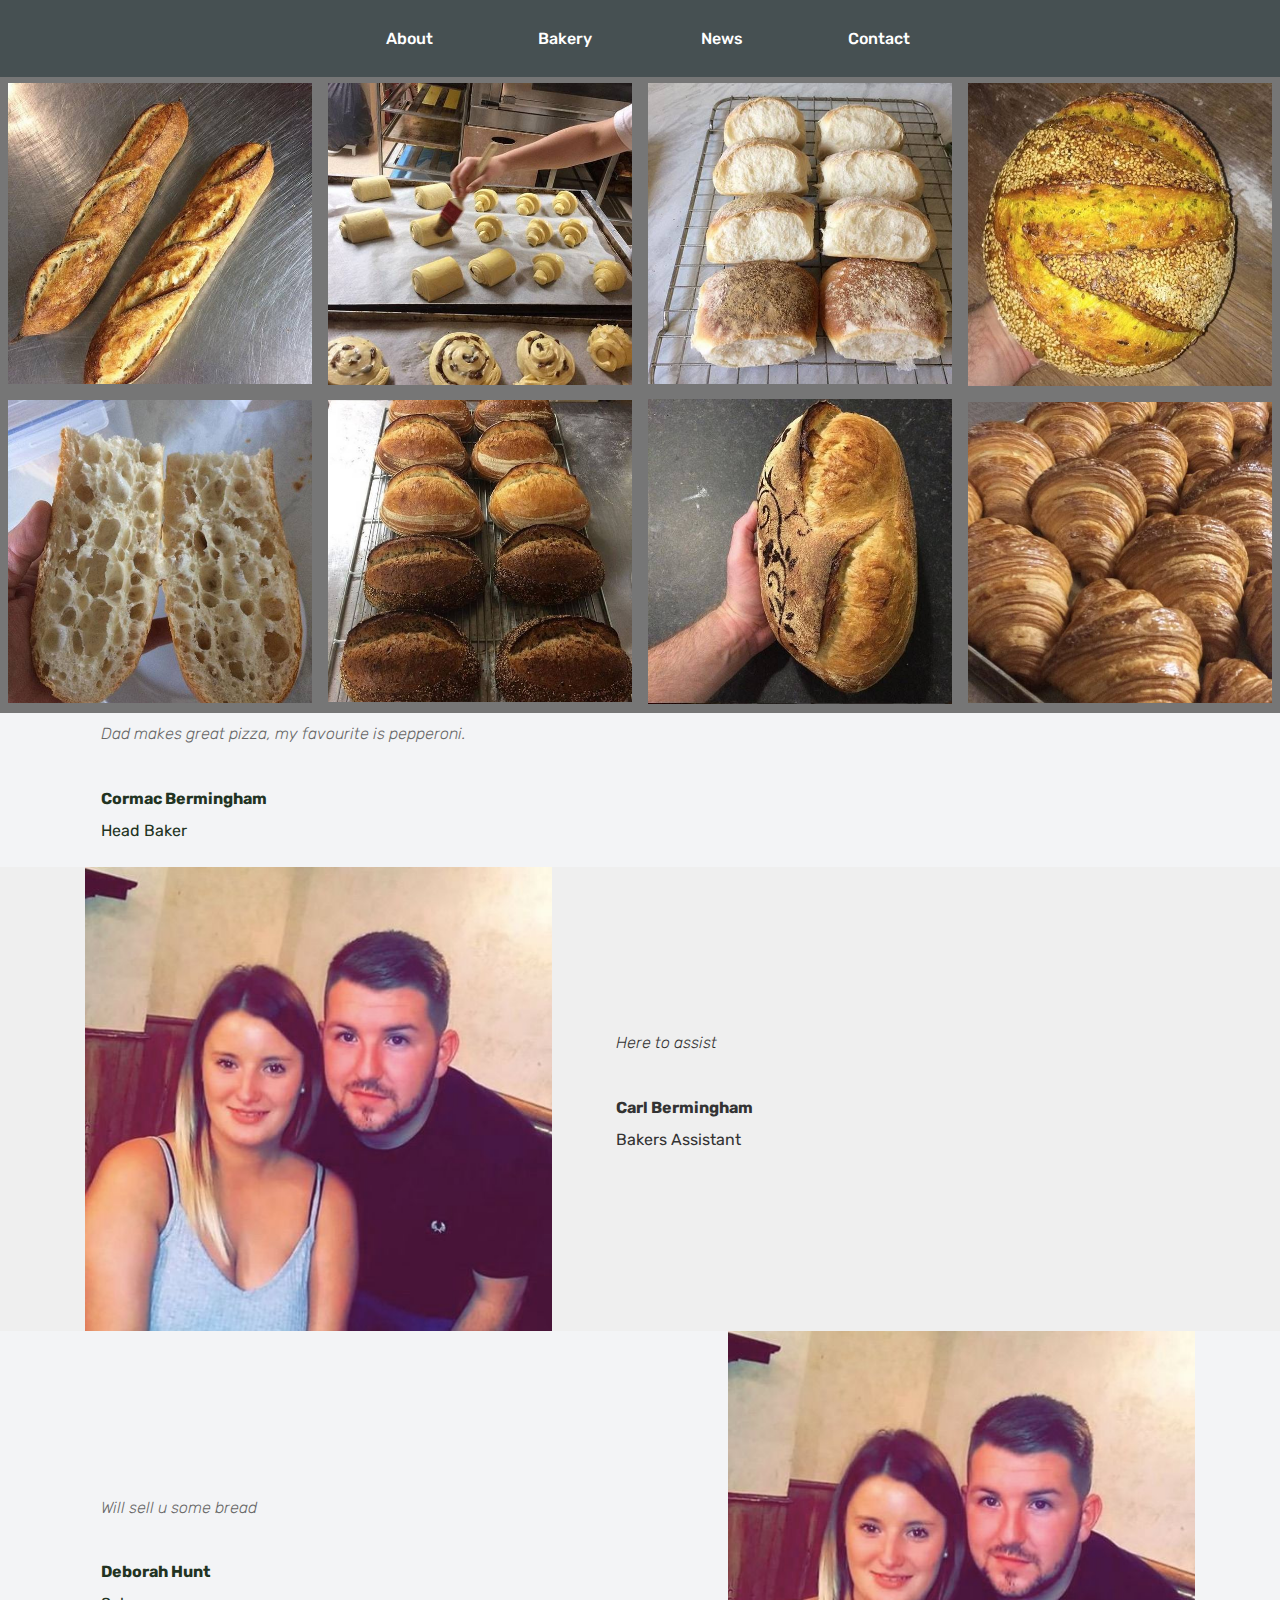
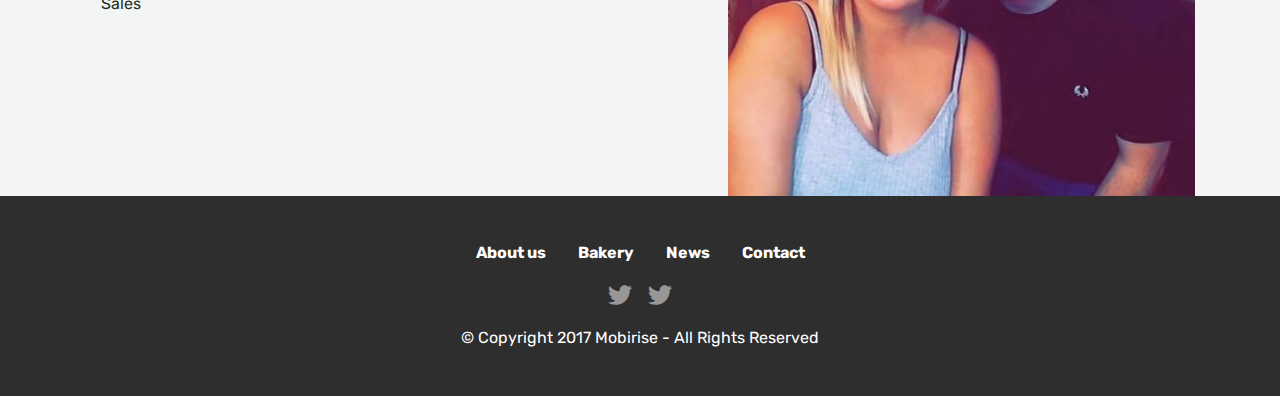
==== commit 81a56f36: "Add files via upload" ====
--- a/page1.html
+++ b/page1.html
@@ -58,12 +58,106 @@
     </nav>
 </section>
 
-<section class="engine"><a href="https://mobirise.co/m">bootstrap table</a></section><section class="mbr-gallery mbr-slider-carousel cid-qvgTUcgKBV" id="gallery3-i" data-rv-view="79">
-
-
-
+<section class="engine"><a href="">bootstrap table</a></section>
+
+<section class="mbr-gallery mbr-slider-carousel cid-qvgTUcgKBV" id="gallery3-i" data-rv-view="79">
     <div>
-        <div><!-- Filter --><!-- Gallery --><div class="mbr-gallery-row"><div class="mbr-gallery-layout-default"><div><div><div class="mbr-gallery-item mbr-gallery-item--p1" data-video-url="false" data-tags="Awesome"><div href="#lb-gallery3-i" data-slide-to="0" data-toggle="modal"><img src="assets/images/johnathan-an-bacus-beag-instagram-photos-and-videos-4-599x594-599x594.jpg" alt=""><span class="icon-focus"></span></div></div><div class="mbr-gallery-item mbr-gallery-item--p1" data-video-url="false" data-tags="Awesome"><div href="#lb-gallery3-i" data-slide-to="1" data-toggle="modal"><img src="assets/images/johnathan-an-bacus-beag-instagram-photos-and-videos-5-599x595-599x595.jpg" alt=""><span class="icon-focus"></span></div></div><div class="mbr-gallery-item mbr-gallery-item--p1" data-video-url="false" data-tags="Awesome"><div href="#lb-gallery3-i" data-slide-to="2" data-toggle="modal"><img src="assets/images/johnathan-an-bacus-beag-instagram-photos-and-videos-6-598x592-598x592.jpg" alt=""><span class="icon-focus"></span></div></div><div class="mbr-gallery-item mbr-gallery-item--p1" data-video-url="false" data-tags="Awesome"><div href="#lb-gallery3-i" data-slide-to="3" data-toggle="modal"><img src="assets/images/johnathan-an-bacus-beag-instagram-photos-and-videos-3-596x595-596x595.jpg" alt=""><span class="icon-focus"></span></div></div><div class="mbr-gallery-item mbr-gallery-item--p1" data-video-url="false" data-tags="Awesome"><div href="#lb-gallery3-i" data-slide-to="4" data-toggle="modal"><img src="assets/images/johnathan-an-bacus-beag-instagram-photos-and-videos-599x601-599x601.jpg" alt=""><span class="icon-focus"></span></div></div><div class="mbr-gallery-item mbr-gallery-item--p1" data-video-url="false" data-tags="Awesome"><div href="#lb-gallery3-i" data-slide-to="5" data-toggle="modal"><img src="assets/images/johnathan-an-bacus-beag-instagram-photos-and-videos-7-596x595-596x595.jpg" alt=""><span class="icon-focus"></span></div></div><div class="mbr-gallery-item mbr-gallery-item--p1" data-video-url="false" data-tags="Awesome"><div href="#lb-gallery3-i" data-slide-to="6" data-toggle="modal"><img src="assets/images/johnathan-an-bacus-beag-instagram-photos-and-videos-8-598x594-598x594.jpg" alt=""><span class="icon-focus"></span></div></div><div class="mbr-gallery-item mbr-gallery-item--p1" data-video-url="false" data-tags="Awesome"><div href="#lb-gallery3-i" data-slide-to="7" data-toggle="modal"><img src="assets/images/johnathan-an-bacus-beag-instagram-photos-and-videos-2-600x594-600x594.jpg" alt=""><span class="icon-focus"></span></div></div></div></div><div class="clearfix"></div></div></div><!-- Lightbox --><div data-app-prevent-settings="" class="mbr-slider modal fade carousel slide" tabindex="-1" data-keyboard="true" data-interval="false" id="lb-gallery3-i"><div class="modal-dialog"><div class="modal-content"><div class="modal-body"><div class="carousel-inner"><div class="carousel-item"><img src="assets/images/johnathan-an-bacus-beag-instagram-photos-and-videos-4-599x594.jpg" alt=""></div><div class="carousel-item"><img src="assets/images/johnathan-an-bacus-beag-instagram-photos-and-videos-5-599x595.jpg" alt=""></div><div class="carousel-item"><img src="assets/images/johnathan-an-bacus-beag-instagram-photos-and-videos-6-598x592.jpg" alt=""></div><div class="carousel-item"><img src="assets/images/johnathan-an-bacus-beag-instagram-photos-and-videos-3-596x595.jpg" alt=""></div><div class="carousel-item"><img src="assets/images/johnathan-an-bacus-beag-instagram-photos-and-videos-599x601.jpg" alt=""></div><div class="carousel-item"><img src="assets/images/johnathan-an-bacus-beag-instagram-photos-and-videos-7-596x595.jpg" alt=""></div><div class="carousel-item"><img src="assets/images/johnathan-an-bacus-beag-instagram-photos-and-videos-8-598x594.jpg" alt=""></div><div class="carousel-item active"><img src="assets/images/johnathan-an-bacus-beag-instagram-photos-and-videos-2-600x594.jpg" alt=""></div></div><a class="carousel-control carousel-control-prev" role="button" data-slide="prev" href="#lb-gallery3-i"><span class="mbri-left mbr-iconfont" aria-hidden="true"></span><span class="sr-only">Previous</span></a><a class="carousel-control carousel-control-next" role="button" data-slide="next" href="#lb-gallery3-i"><span class="mbri-right mbr-iconfont" aria-hidden="true"></span><span class="sr-only">Next</span></a><a class="close" href="#" role="button" data-dismiss="modal"><span class="sr-only">Close</span></a></div></div></div></div></div>
+        <div><!-- Filter --><!-- Gallery -->
+          <div class="mbr-gallery-row">
+            <div class="mbr-gallery-layout-default">
+              <div>
+                <div>
+                  <div class="mbr-gallery-item mbr-gallery-item--p1" data-video-url="false" data-tags="Awesome">
+                    <div href="#lb-gallery3-i" data-slide-to="0" data-toggle="modal">
+                      <img src="assets/images/johnathan-an-bacus-beag-instagram-photos-and-videos-4-599x594.jpg" alt="">
+                      <span class="icon-focus"></span>
+                    </div>
+                  </div>
+                  <div class="mbr-gallery-item mbr-gallery-item--p1" data-video-url="false" data-tags="Awesome">
+                    <div href="#lb-gallery3-i" data-slide-to="1" data-toggle="modal">
+                      <img src="assets/images/johnathan-an-bacus-beag-instagram-photos-and-videos-5-599x595.jpg" alt="">
+                      <span class="icon-focus"></span>
+                    </div>
+                  </div>
+                  <div class="mbr-gallery-item mbr-gallery-item--p1" data-video-url="false" data-tags="Awesome">
+                    <div href="#lb-gallery3-i" data-slide-to="2" data-toggle="modal">
+                      <img src="assets/images/johnathan-an-bacus-beag-instagram-photos-and-videos-6-598x592.jpg" alt="">
+                      <span class="icon-focus"></span>
+                    </div></div>
+                    <div class="mbr-gallery-item mbr-gallery-item--p1" data-video-url="false" data-tags="Awesome">
+                      <div href="#lb-gallery3-i" data-slide-to="3" data-toggle="modal">
+                        <img src="assets/images/johnathan-an-bacus-beag-instagram-photos-and-videos-3-596x595.jpg" alt="">
+                        <span class="icon-focus"></span>
+                      </div>
+                    </div>
+                    <div class="mbr-gallery-item mbr-gallery-item--p1" data-video-url="false" data-tags="Awesome">
+                      <div href="#lb-gallery3-i" data-slide-to="4" data-toggle="modal">
+                        <img src="assets/images/johnathan-an-bacus-beag-instagram-photos-and-videos-599x601-599x601.jpg" alt="">
+                        <span class="icon-focus"></span>
+                      </div>
+                    </div>
+                    <div class="mbr-gallery-item mbr-gallery-item--p1" data-video-url="false" data-tags="Awesome">
+                      <div href="#lb-gallery3-i" data-slide-to="5" data-toggle="modal">
+                        <img src="assets/images/johnathan-an-bacus-beag-instagram-photos-and-videos-7-596x595.jpg" alt="">
+                        <span class="icon-focus"></span>
+                      </div>
+                    </div>
+                    <div class="mbr-gallery-item mbr-gallery-item--p1" data-video-url="false" data-tags="Awesome">
+                      <div href="#lb-gallery3-i" data-slide-to="6" data-toggle="modal">
+                        <img src="assets/images/johnathan-an-bacus-beag-instagram-photos-and-videos-8-598x594-598x594.jpg" alt="">
+                        <span class="icon-focus"></span>
+                      </div>
+                    </div>
+                    <div class="mbr-gallery-item mbr-gallery-item--p1" data-video-url="false" data-tags="Awesome">
+                      <div href="#lb-gallery3-i" data-slide-to="7" data-toggle="modal">
+                        <img src="assets/images/johnathan-an-bacus-beag-instagram-photos-and-videos-2-600x594.jpg" alt="">
+                        <span class="icon-focus"></span>
+                      </div>
+                    </div>
+                  </div>
+                </div>
+                <div class="clearfix">
+                </div>
+              </div>
+            </div>
+            <!-- Lightbox -->
+            <div data-app-prevent-settings="" class="mbr-slider modal fade carousel slide" tabindex="-1" data-keyboard="true" data-interval="false" id="lb-gallery3-i">
+              <div class="modal-dialog">
+                <div class="modal-content">
+                  <div class="modal-body">
+                    <div class="carousel-inner">
+                      <div class="carousel-item">
+                        <img src="assets/images/johnathan-an-bacus-beag-instagram-photos-and-videos-4-599x594.jpg" alt="">
+                      </div>
+                      <div class="carousel-item">
+                        <img src="assets/images/johnathan-an-bacus-beag-instagram-photos-and-videos-5-599x595.jpg" alt="">
+                      </div>
+                      <div class="carousel-item">
+                        <img src="assets/images/johnathan-an-bacus-beag-instagram-photos-and-videos-6-598x592.jpg" alt="">
+                      </div><div class="carousel-item">
+                        <img src="assets/images/johnathan-an-bacus-beag-instagram-photos-and-videos-3-596x595.jpg" alt="">
+                      </div><div class="carousel-item">
+                        <img src="assets/images/johnathan-an-bacus-beag-instagram-photos-and-videos-599x601.jpg" alt="">
+                      </div><div class="carousel-item">
+                        <img src="assets/images/johnathan-an-bacus-beag-instagram-photos-and-videos-7-596x595.jpg" alt="">
+                      </div>
+                      <div class="carousel-item">
+                        <img src="assets/images/johnathan-an-bacus-beag-instagram-photos-and-videos-8-598x594.jpg" alt="">
+                      </div>
+                      <div class="carousel-item active">
+                        <img src="assets/images/johnathan-an-bacus-beag-instagram-photos-and-videos-2-600x594.jpg" alt="">
+                      </div>
+                    </div>
+                    <a class="carousel-control carousel-control-prev" role="button" data-slide="prev" href="#lb-gallery3-i">
+                      <span class="mbri-left mbr-iconfont" aria-hidden="true"></span>
+                      <span class="sr-only">Previous</span>
+                    </a>
+                    <a class="carousel-control carousel-control-next" role="button" data-slide="next" href="#lb-gallery3-i">
+                      <span class="mbri-right mbr-iconfont" aria-hidden="true"></span>
+                      <span class="sr-only">Next</span>
+                    </a>
+                    <a class="close" href="#" role="button" data-dismiss="modal">
+                      <span class="sr-only">Close</span></a></div></div></div></div></div>
     </div>
 
 </section>
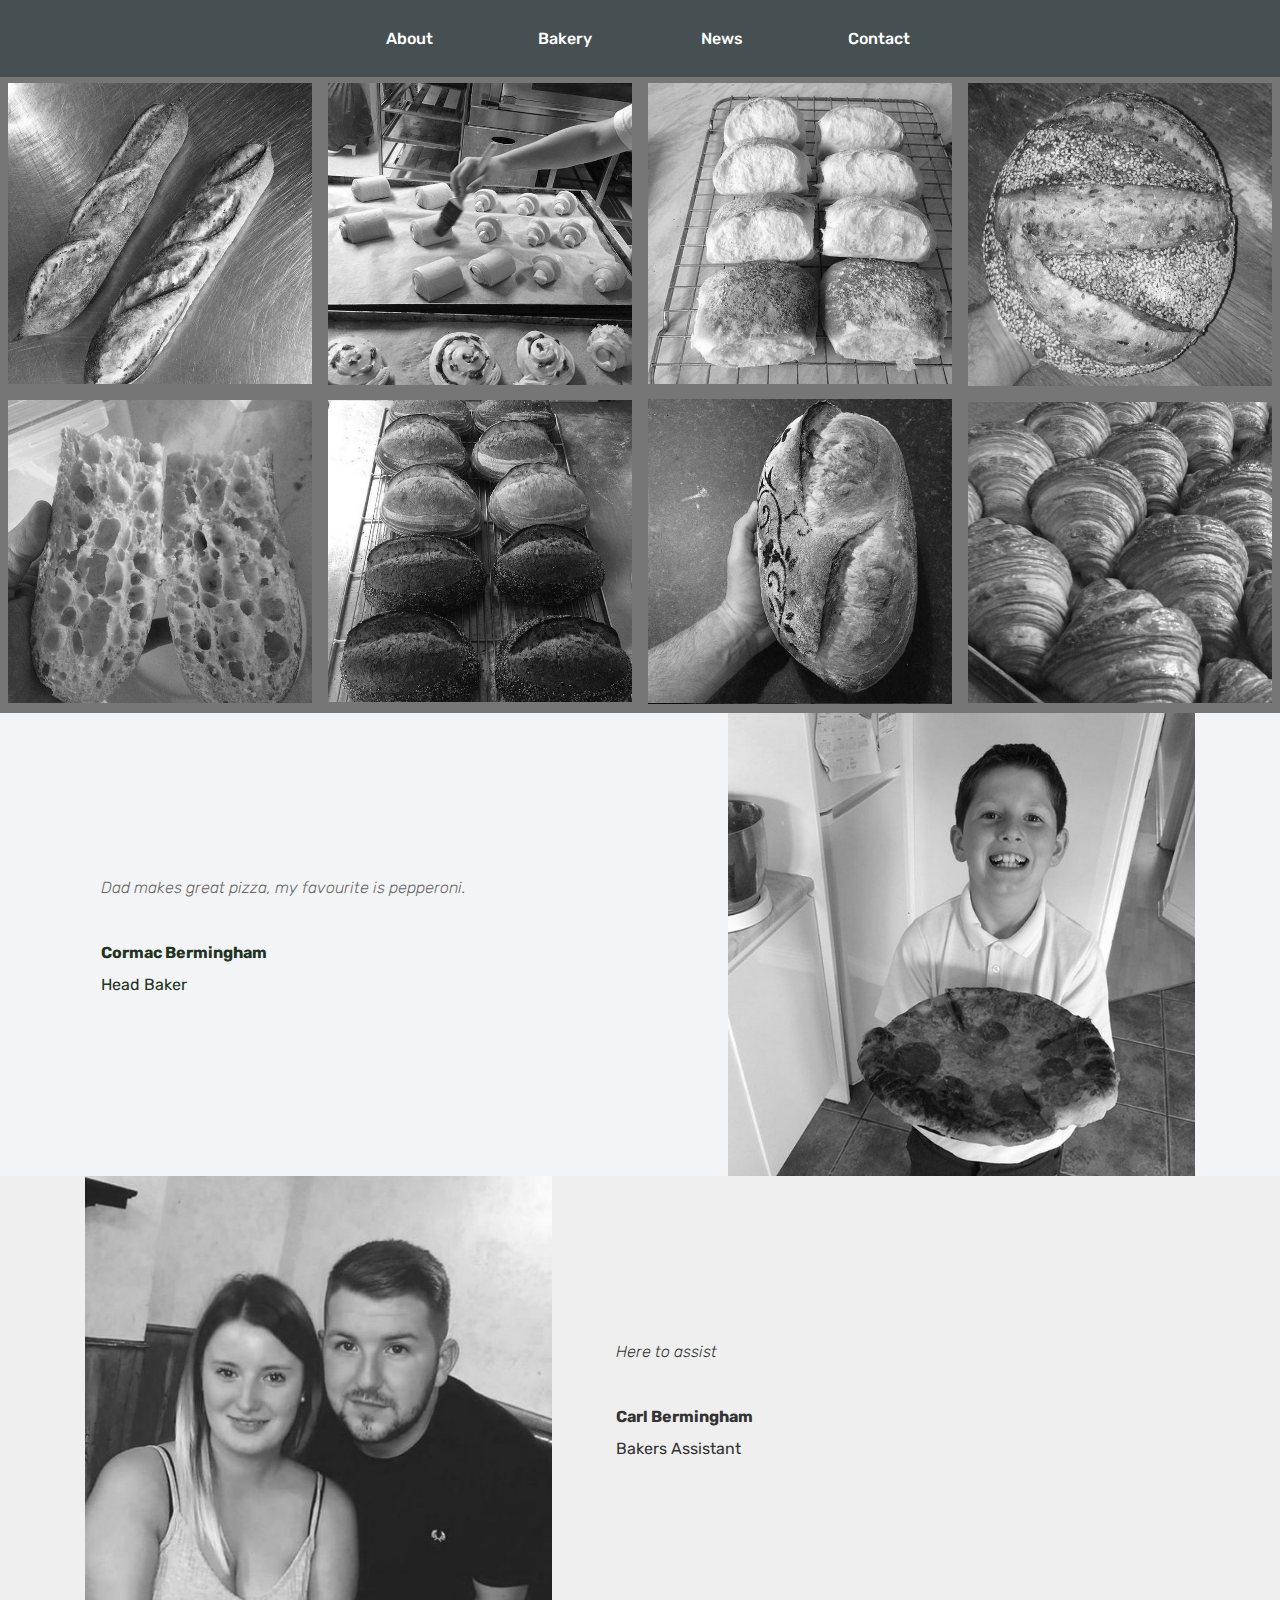
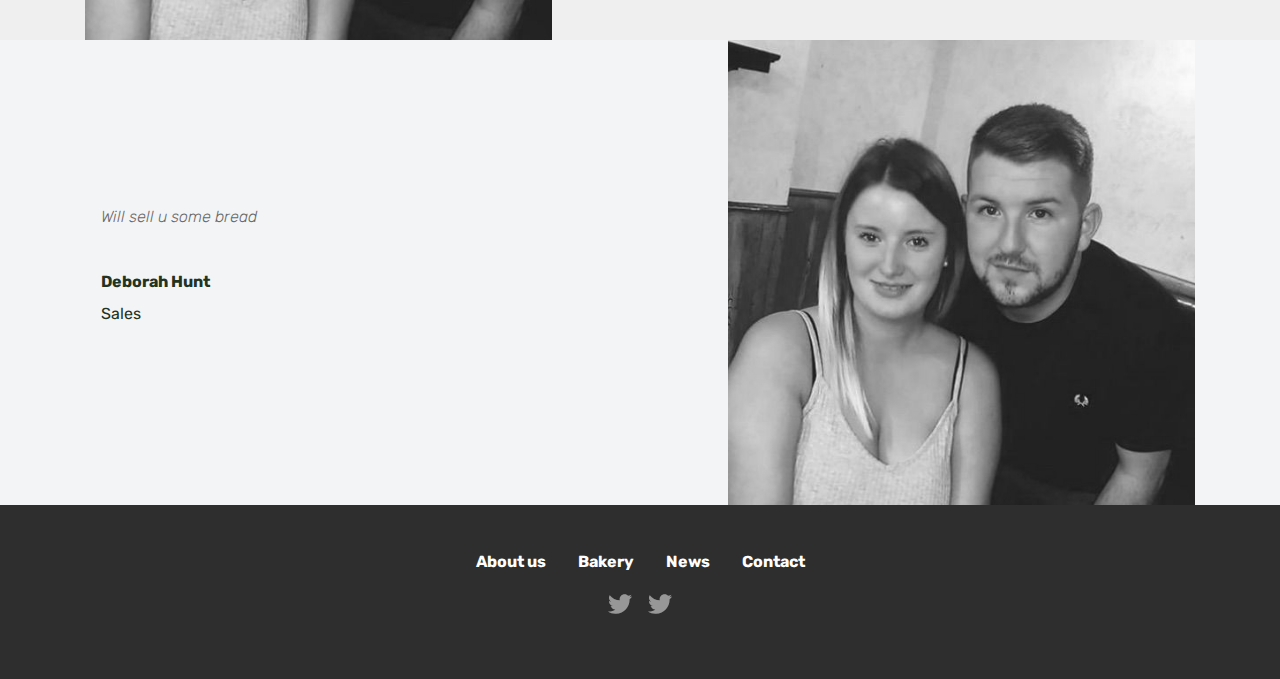
==== commit 89ccf43a: "Add files via upload" ====
--- a/page1.html
+++ b/page1.html
@@ -67,48 +67,48 @@
             <div class="mbr-gallery-layout-default">
               <div>
                 <div>
-                  <div class="mbr-gallery-item mbr-gallery-item--p1" data-video-url="false" data-tags="Awesome">
+                  <div class="mbr-gallery-item mbr-gallery-item--p1 img-circle" data-video-url="false" data-tags="Awesome">
                     <div href="#lb-gallery3-i" data-slide-to="0" data-toggle="modal">
                       <img src="assets/images/johnathan-an-bacus-beag-instagram-photos-and-videos-4-599x594.jpg" alt="">
                       <span class="icon-focus"></span>
                     </div>
                   </div>
-                  <div class="mbr-gallery-item mbr-gallery-item--p1" data-video-url="false" data-tags="Awesome">
+                  <div class="mbr-gallery-item mbr-gallery-item--p1 img-circle" data-video-url="false" data-tags="Awesome">
                     <div href="#lb-gallery3-i" data-slide-to="1" data-toggle="modal">
                       <img src="assets/images/johnathan-an-bacus-beag-instagram-photos-and-videos-5-599x595.jpg" alt="">
                       <span class="icon-focus"></span>
                     </div>
                   </div>
-                  <div class="mbr-gallery-item mbr-gallery-item--p1" data-video-url="false" data-tags="Awesome">
+                  <div class="mbr-gallery-item mbr-gallery-item--p1 img-circle" data-video-url="false" data-tags="Awesome">
                     <div href="#lb-gallery3-i" data-slide-to="2" data-toggle="modal">
                       <img src="assets/images/johnathan-an-bacus-beag-instagram-photos-and-videos-6-598x592.jpg" alt="">
                       <span class="icon-focus"></span>
                     </div></div>
-                    <div class="mbr-gallery-item mbr-gallery-item--p1" data-video-url="false" data-tags="Awesome">
+                    <div class="mbr-gallery-item mbr-gallery-item--p1 img-circle" data-video-url="false" data-tags="Awesome">
                       <div href="#lb-gallery3-i" data-slide-to="3" data-toggle="modal">
                         <img src="assets/images/johnathan-an-bacus-beag-instagram-photos-and-videos-3-596x595.jpg" alt="">
                         <span class="icon-focus"></span>
                       </div>
                     </div>
-                    <div class="mbr-gallery-item mbr-gallery-item--p1" data-video-url="false" data-tags="Awesome">
+                    <div class="mbr-gallery-item mbr-gallery-item--p1 img-circle" data-video-url="false" data-tags="Awesome">
                       <div href="#lb-gallery3-i" data-slide-to="4" data-toggle="modal">
                         <img src="assets/images/johnathan-an-bacus-beag-instagram-photos-and-videos-599x601-599x601.jpg" alt="">
                         <span class="icon-focus"></span>
                       </div>
                     </div>
-                    <div class="mbr-gallery-item mbr-gallery-item--p1" data-video-url="false" data-tags="Awesome">
+                    <div class="mbr-gallery-item mbr-gallery-item--p1 img-circle" data-video-url="false" data-tags="Awesome">
                       <div href="#lb-gallery3-i" data-slide-to="5" data-toggle="modal">
                         <img src="assets/images/johnathan-an-bacus-beag-instagram-photos-and-videos-7-596x595.jpg" alt="">
                         <span class="icon-focus"></span>
                       </div>
                     </div>
-                    <div class="mbr-gallery-item mbr-gallery-item--p1" data-video-url="false" data-tags="Awesome">
+                    <div class="mbr-gallery-item mbr-gallery-item--p1 img-circle" data-video-url="false" data-tags="Awesome">
                       <div href="#lb-gallery3-i" data-slide-to="6" data-toggle="modal">
                         <img src="assets/images/johnathan-an-bacus-beag-instagram-photos-and-videos-8-598x594-598x594.jpg" alt="">
                         <span class="icon-focus"></span>
                       </div>
                     </div>
-                    <div class="mbr-gallery-item mbr-gallery-item--p1" data-video-url="false" data-tags="Awesome">
+                    <div class="mbr-gallery-item mbr-gallery-item--p1 img-circle" data-video-url="false" data-tags="Awesome">
                       <div href="#lb-gallery3-i" data-slide-to="7" data-toggle="modal">
                         <img src="assets/images/johnathan-an-bacus-beag-instagram-photos-and-videos-2-600x594.jpg" alt="">
                         <span class="icon-focus"></span>
@@ -178,8 +178,8 @@
                 <p class="mbr-author-desc mbr-fonts-style display-7">Head Baker</p>
             </div>
 
-            <div class="mbr-figure pl-lg-5" style="width: 90%;">
-              <img src="assets/images/johnathan-an-bacus-beag-instagram-photos-and-videos-9-600x594.jpg" alt="" title="" media-simple="true">
+            <div class="mbr-figure pl-lg-5 img-circle" style="width: 85%;">
+              <img class="" src="assets/images/Johnathan___an_bacus_beag__•_Instagram_photos_and_videos 9.jpg" alt="" title="" media-simple="true">
             </div>
         </div>
     </div>
@@ -193,7 +193,7 @@
 
     <div class="container">
         <div class="media-container-row">
-            <div class="mbr-figure pr-lg-5" style="width: 85%;">
+            <div class="mbr-figure pr-lg-5 img-circle" style="width: 85%;">
               <img src="assets/images/-5-deborah-hunt-529x526.jpg" alt="" title="" media-simple="true">
             </div>
             <div class="media-content px-3 align-self-center mbr-white py-2">
@@ -222,7 +222,7 @@
                    Sales</p>
             </div>
 
-            <div class="mbr-figure pl-lg-5" style="width: 85%;">
+            <div class="mbr-figure pl-lg-5 img-circle" style="width: 85%;">
               <img src="assets/images/-5-deborah-hunt-529x526.jpg" alt="" title="" media-simple="true">
             </div>
         </div>
@@ -266,11 +266,7 @@
                         </a>
                     </div></div>
             </div>
-            <div class="row row-copirayt">
-                <p class="mbr-text mb-0 mbr-fonts-style mbr-white display-7">
-                    © Copyright 2017 Mobirise - All Rights Reserved
-                </p>
-            </div>
+
         </div>
     </div>
 </section>
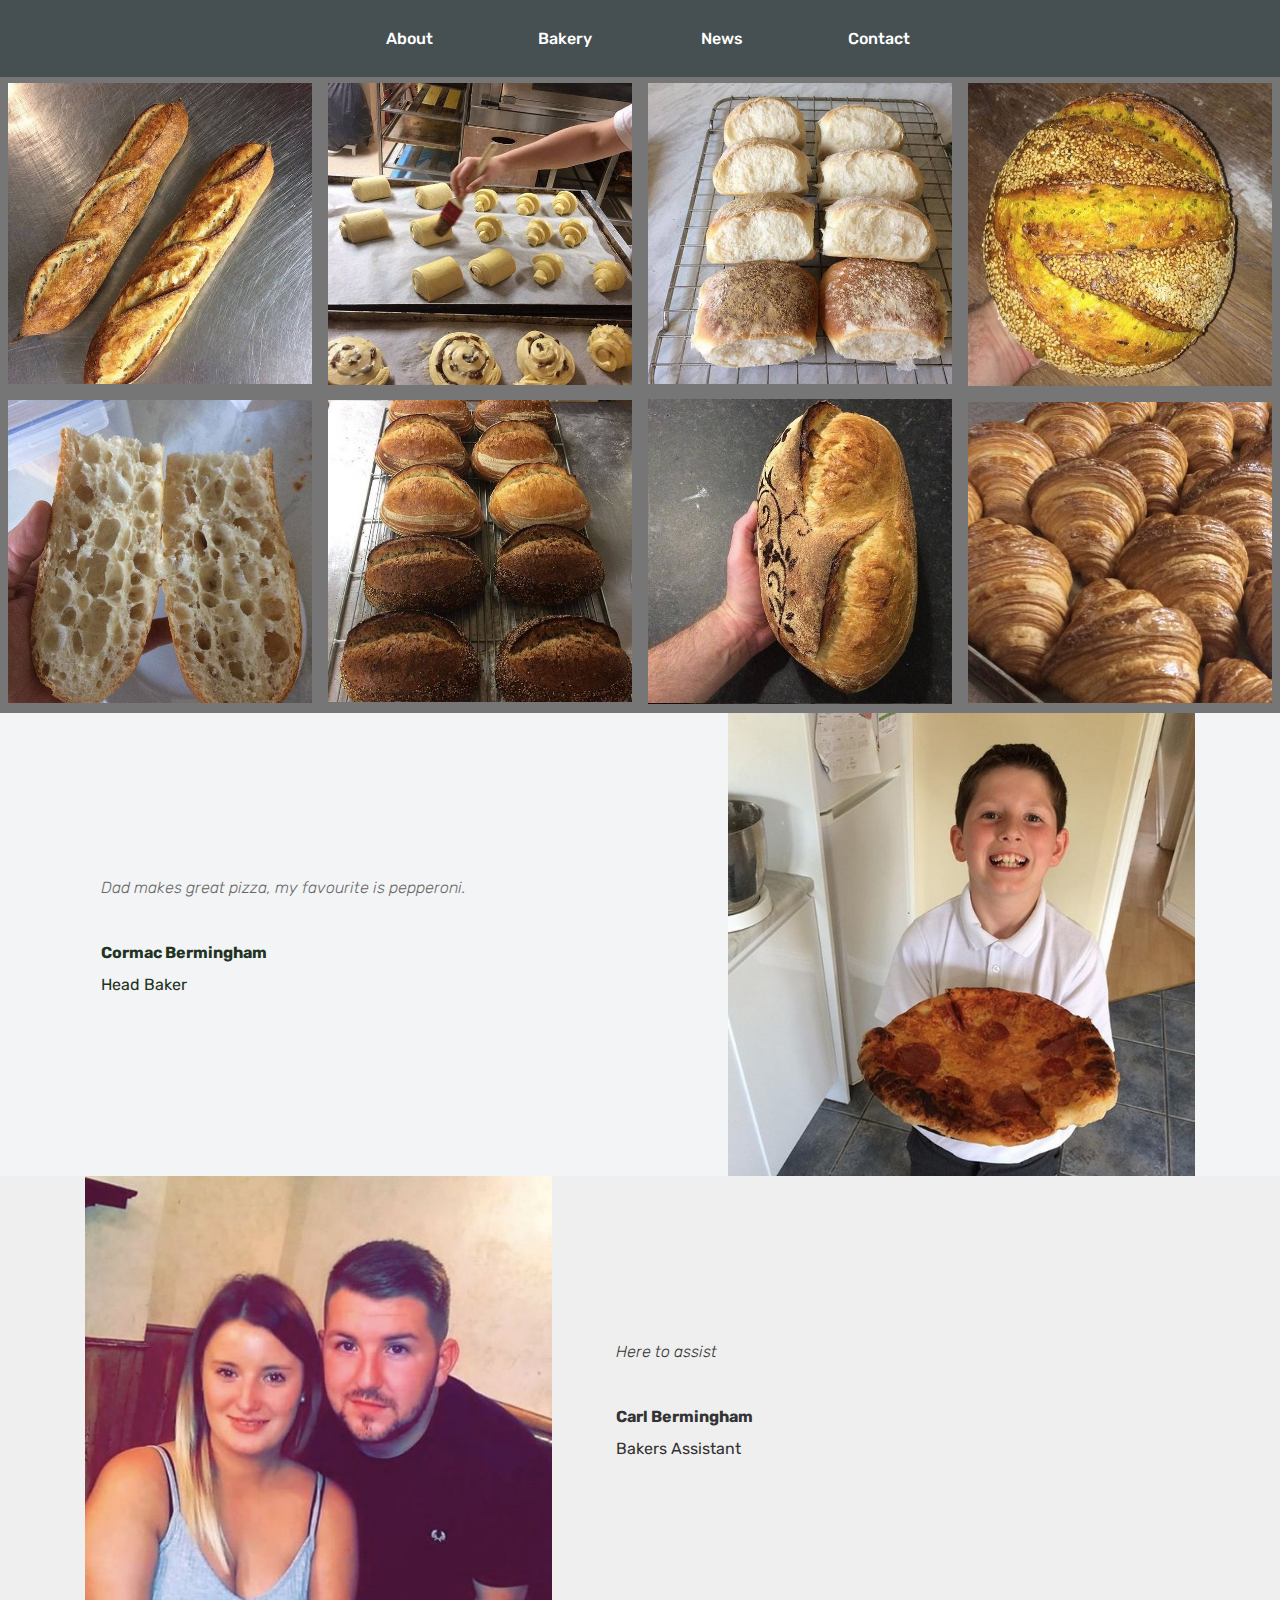
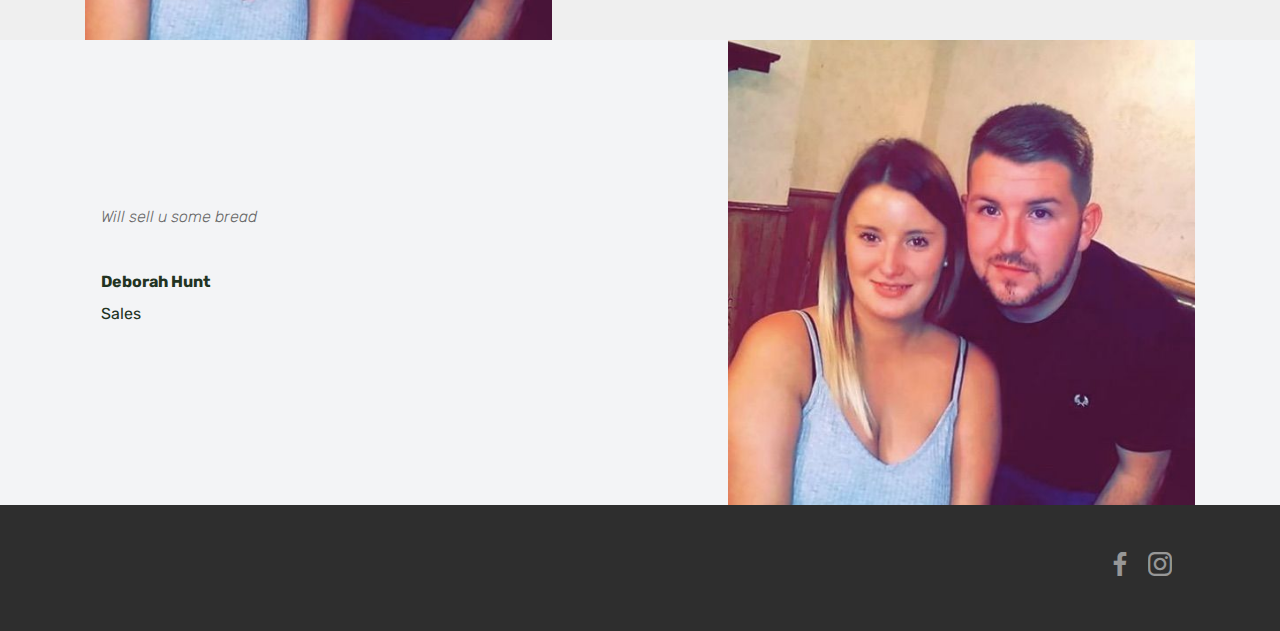
==== commit 66a727d1: "Add files via upload" ====
--- a/page1.html
+++ b/page1.html
@@ -67,48 +67,48 @@
             <div class="mbr-gallery-layout-default">
               <div>
                 <div>
-                  <div class="mbr-gallery-item mbr-gallery-item--p1 img-circle" data-video-url="false" data-tags="Awesome">
+                  <div class="mbr-gallery-item mbr-gallery-item--p1 " data-video-url="false" data-tags="Awesome">
                     <div href="#lb-gallery3-i" data-slide-to="0" data-toggle="modal">
                       <img src="assets/images/johnathan-an-bacus-beag-instagram-photos-and-videos-4-599x594.jpg" alt="">
                       <span class="icon-focus"></span>
                     </div>
                   </div>
-                  <div class="mbr-gallery-item mbr-gallery-item--p1 img-circle" data-video-url="false" data-tags="Awesome">
+                  <div class="mbr-gallery-item mbr-gallery-item--p1 " data-video-url="false" data-tags="Awesome">
                     <div href="#lb-gallery3-i" data-slide-to="1" data-toggle="modal">
                       <img src="assets/images/johnathan-an-bacus-beag-instagram-photos-and-videos-5-599x595.jpg" alt="">
                       <span class="icon-focus"></span>
                     </div>
                   </div>
-                  <div class="mbr-gallery-item mbr-gallery-item--p1 img-circle" data-video-url="false" data-tags="Awesome">
+                  <div class="mbr-gallery-item mbr-gallery-item--p1 " data-video-url="false" data-tags="Awesome">
                     <div href="#lb-gallery3-i" data-slide-to="2" data-toggle="modal">
                       <img src="assets/images/johnathan-an-bacus-beag-instagram-photos-and-videos-6-598x592.jpg" alt="">
                       <span class="icon-focus"></span>
                     </div></div>
-                    <div class="mbr-gallery-item mbr-gallery-item--p1 img-circle" data-video-url="false" data-tags="Awesome">
+                    <div class="mbr-gallery-item mbr-gallery-item--p1" data-video-url="false" data-tags="Awesome">
                       <div href="#lb-gallery3-i" data-slide-to="3" data-toggle="modal">
                         <img src="assets/images/johnathan-an-bacus-beag-instagram-photos-and-videos-3-596x595.jpg" alt="">
                         <span class="icon-focus"></span>
                       </div>
                     </div>
-                    <div class="mbr-gallery-item mbr-gallery-item--p1 img-circle" data-video-url="false" data-tags="Awesome">
+                    <div class="mbr-gallery-item mbr-gallery-item--p1" data-video-url="false" data-tags="Awesome">
                       <div href="#lb-gallery3-i" data-slide-to="4" data-toggle="modal">
                         <img src="assets/images/johnathan-an-bacus-beag-instagram-photos-and-videos-599x601-599x601.jpg" alt="">
                         <span class="icon-focus"></span>
                       </div>
                     </div>
-                    <div class="mbr-gallery-item mbr-gallery-item--p1 img-circle" data-video-url="false" data-tags="Awesome">
+                    <div class="mbr-gallery-item mbr-gallery-item--p1" data-video-url="false" data-tags="Awesome">
                       <div href="#lb-gallery3-i" data-slide-to="5" data-toggle="modal">
                         <img src="assets/images/johnathan-an-bacus-beag-instagram-photos-and-videos-7-596x595.jpg" alt="">
                         <span class="icon-focus"></span>
                       </div>
                     </div>
-                    <div class="mbr-gallery-item mbr-gallery-item--p1 img-circle" data-video-url="false" data-tags="Awesome">
+                    <div class="mbr-gallery-item mbr-gallery-item--p1" data-video-url="false" data-tags="Awesome">
                       <div href="#lb-gallery3-i" data-slide-to="6" data-toggle="modal">
                         <img src="assets/images/johnathan-an-bacus-beag-instagram-photos-and-videos-8-598x594-598x594.jpg" alt="">
                         <span class="icon-focus"></span>
                       </div>
                     </div>
-                    <div class="mbr-gallery-item mbr-gallery-item--p1 img-circle" data-video-url="false" data-tags="Awesome">
+                    <div class="mbr-gallery-item mbr-gallery-item--p1" data-video-url="false" data-tags="Awesome">
                       <div href="#lb-gallery3-i" data-slide-to="7" data-toggle="modal">
                         <img src="assets/images/johnathan-an-bacus-beag-instagram-photos-and-videos-2-600x594.jpg" alt="">
                         <span class="icon-focus"></span>
@@ -178,7 +178,7 @@
                 <p class="mbr-author-desc mbr-fonts-style display-7">Head Baker</p>
             </div>
 
-            <div class="mbr-figure pl-lg-5 img-circle" style="width: 85%;">
+            <div class="mbr-figure pl-lg-5 " style="width: 85%;">
               <img class="" src="assets/images/Johnathan___an_bacus_beag__•_Instagram_photos_and_videos 9.jpg" alt="" title="" media-simple="true">
             </div>
         </div>
@@ -193,7 +193,7 @@
 
     <div class="container">
         <div class="media-container-row">
-            <div class="mbr-figure pr-lg-5 img-circle" style="width: 85%;">
+            <div class="mbr-figure pr-lg-5" style="width: 85%;">
               <img src="assets/images/-5-deborah-hunt-529x526.jpg" alt="" title="" media-simple="true">
             </div>
             <div class="media-content px-3 align-self-center mbr-white py-2">
@@ -222,7 +222,7 @@
                    Sales</p>
             </div>
 
-            <div class="mbr-figure pl-lg-5 img-circle" style="width: 85%;">
+            <div class="mbr-figure pl-lg-5" style="width: 85%;">
               <img src="assets/images/-5-deborah-hunt-529x526.jpg" alt="" title="" media-simple="true">
             </div>
         </div>
@@ -236,38 +236,23 @@
 
 
     <div class="container">
-        <div class="media-container-row align-center mbr-white">
-            <div class="row">
-                <ul class="foot-menu">
-
-
-
-
-
-                <li class="foot-menu-item mbr-fonts-style display-7">
-                        <a class="text-white mbr-bold" href="#" target="_blank">About us</a>
-                    </li><li class="foot-menu-item mbr-fonts-style display-7"><strong>Bakery</strong></li><li class="foot-menu-item mbr-fonts-style display-7"><strong>News</strong></li><li class="foot-menu-item mbr-fonts-style display-7"><strong>Contact</strong></li></ul>
-            </div>
-            <div class="row">
-                <div class="social-list align-right pb-2">
-
-
-
-
-
-
-                <div class="soc-item">
-                        <a href="https://twitter.com/mobirise" target="_blank">
-                            <span class="socicon-twitter socicon mbr-iconfont mbr-iconfont-social" media-simple="true"></span>
-                        </a>
-                    </div><div class="soc-item">
-                        <a href="https://twitter.com/mobirise" target="_blank">
-                            <span class="socicon-twitter socicon mbr-iconfont mbr-iconfont-social" media-simple="true"></span>
-                        </a>
-                    </div></div>
-            </div>
-
-        </div>
+      <div class="media-container-row mbr-white">
+          <div class="col-md-12">
+              <div class="social-list align-center">
+
+                  <div class="soc-item">
+                      <a href="https://www.facebook.com/anbacusbeag/?ref=br_rs" target="_blank">
+                          <span class="socicon-facebook socicon mbr-iconfont mbr-iconfont-social" media-simple="true"></span>
+                      </a>
+                  </div>
+                  <div class="soc-item">
+                      <a href="https://www.instagram.com/an_bacus_beag/?hl=en" target="_blank">
+                          <span class="socicon-instagram socicon mbr-iconfont mbr-iconfont-social" media-simple="true"></span>
+                      </a>
+                  </div>
+              </div>
+          </div>
+      </div>
     </div>
 </section>
 
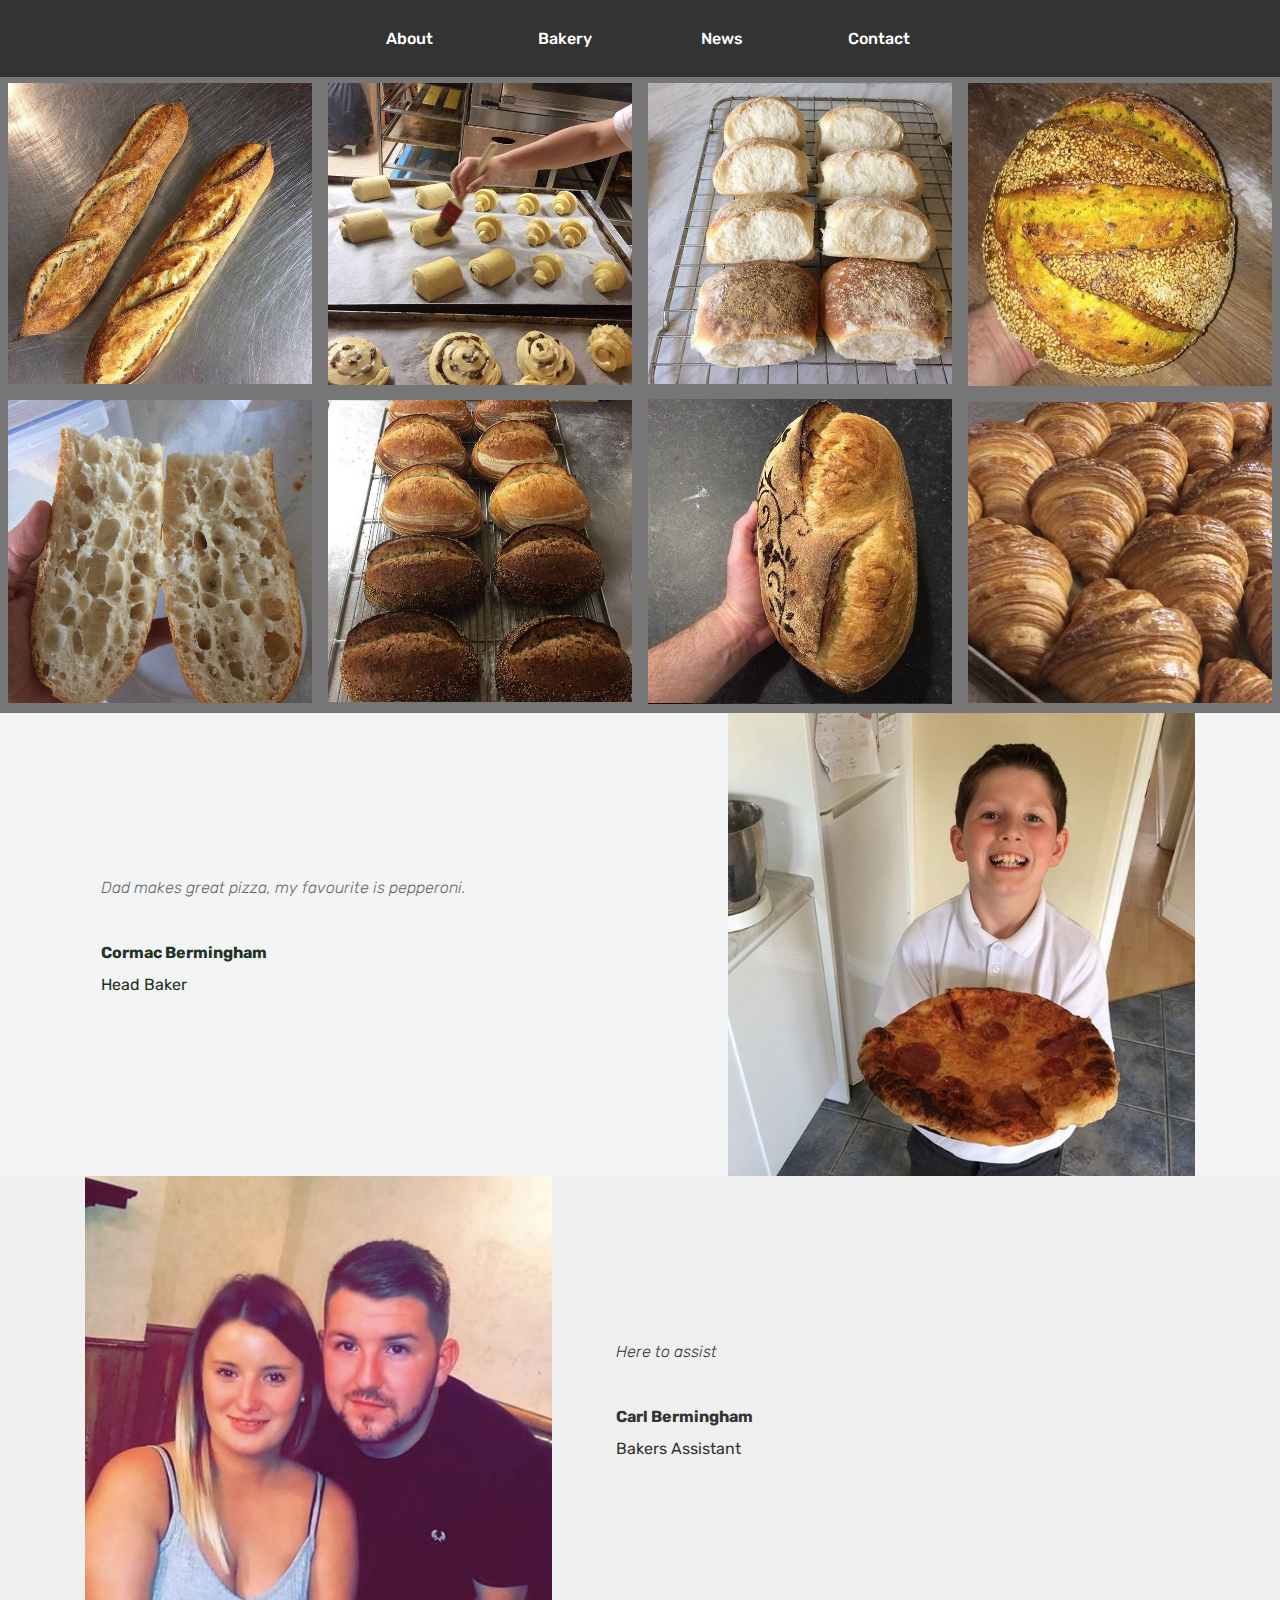
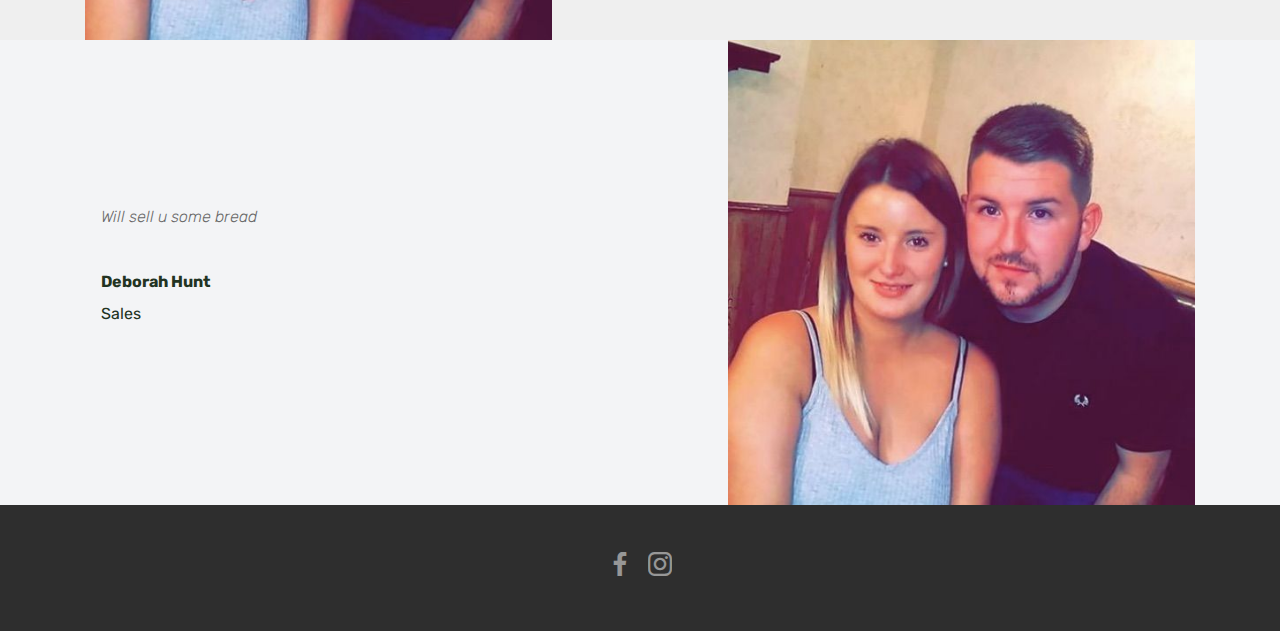
==== commit 4b514767: "Add files via upload" ====
--- a/page1.html
+++ b/page1.html
@@ -230,11 +230,6 @@
 </section>
 
 <section once="" class="cid-qvgZP23eJ8" id="footer7-j" data-rv-view="123">
-
-
-
-
-
     <div class="container">
       <div class="media-container-row mbr-white">
           <div class="col-md-12">
--- a/assets/mobirise/css/mbr-additional.css
+++ b/assets/mobirise/css/mbr-additional.css
@@ -1339,12 +1339,12 @@
 }
 .cid-qvgNQlujHG .navbar {
   padding: .5rem 0;
-  background: #465052;
+  background: #333333;
   transition: none;
   min-height: 77px;
 }
 .cid-qvgNQlujHG .navbar-dropdown.bg-color.transparent.opened {
-  background: #465052;
+  background: #333333;
 }
 .cid-qvgNQlujHG a {
   font-style: normal;
@@ -1422,7 +1422,7 @@
   padding-bottom: 0;
 }
 .cid-qvgNQlujHG .dropdown .dropdown-menu {
-  background: #465052;
+  background: #333333;
   display: none;
   position: absolute;
   min-width: 5rem;
@@ -2455,12 +2455,12 @@
 }
 .cid-qvgNQlujHG .navbar {
   padding: .5rem 0;
-  background: #465052;
+  background: #333333;
   transition: none;
   min-height: 77px;
 }
 .cid-qvgNQlujHG .navbar-dropdown.bg-color.transparent.opened {
-  background: #465052;
+  background: #333333;
 }
 .cid-qvgNQlujHG a {
   font-style: normal;
@@ -2538,7 +2538,7 @@
   padding-bottom: 0;
 }
 .cid-qvgNQlujHG .dropdown .dropdown-menu {
-  background: #465052;
+  background: #333333;
   display: none;
   position: absolute;
   min-width: 5rem;
@@ -2829,14 +2829,72 @@
     flex-shrink: 0;
   }
 }
+.cid-qvybkN5ltV {
+  padding-top: 30px;
+  padding-bottom: 30px;
+  background-color: #2e2e2e;
+}
+.cid-qvybkN5ltV .media-container-row {
+  flex-direction: column;
+  justify-content: center;
+  align-items: center;
+}
+.cid-qvybkN5ltV .media-container-row .foot-menu {
+  list-style: none;
+  display: flex;
+  justify-content: center;
+  flex-wrap: wrap;
+  padding: 0;
+  margin-bottom: 0;
+}
+.cid-qvybkN5ltV .media-container-row .foot-menu li {
+  padding: 0 1rem 1rem 1rem;
+}
+.cid-qvybkN5ltV .media-container-row .foot-menu li p {
+  margin: 0;
+}
+.cid-qvybkN5ltV .media-container-row .social-list {
+  padding-left: 0;
+  margin-bottom: 0;
+  list-style: none;
+  display: flex;
+  flex-wrap: wrap;
+  justify-content: flex-end;
+  -webkit-justify-content: flex-end;
+}
+.cid-qvybkN5ltV .media-container-row .social-list .mbr-iconfont-social {
+  font-size: 1.5rem;
+  color: #ffffff;
+}
+.cid-qvybkN5ltV .media-container-row .social-list .soc-item {
+  margin: 0 .5rem;
+}
+.cid-qvybkN5ltV .media-container-row .social-list a {
+  margin: 0;
+  opacity: .5;
+  -webkit-transition: .2s linear;
+  transition: .2s linear;
+}
+.cid-qvybkN5ltV .media-container-row .social-list a:hover {
+  opacity: 1;
+}
+@media (max-width: 767px) {
+  .cid-qvybkN5ltV .media-container-row .social-list {
+    justify-content: center;
+    -webkit-justify-content: center;
+  }
+}
+.cid-qvybkN5ltV .media-container-row .row-copirayt {
+  word-break: break-word;
+}
 .cid-qvgNQlujHG .navbar {
   padding: .5rem 0;
-  background: #465052;
+  background: #333333;
   transition: none;
   min-height: 77px;
 }
 .cid-qvgNQlujHG .navbar-dropdown.bg-color.transparent.opened {
-  background: #465052;
+  background: #333333;
 }
 .cid-qvgNQlujHG a {
   font-style: normal;
@@ -2914,7 +2972,7 @@
   padding-bottom: 0;
 }
 .cid-qvgNQlujHG .dropdown .dropdown-menu {
-  background: #465052;
+  background: #333333;
   display: none;
   position: absolute;
   min-width: 5rem;
@@ -3208,7 +3266,7 @@
 .cid-qvk8yHEVgh {
   padding-top: 120px;
   padding-bottom: 120px;
-  background-image: url("../../../assets/images/shop-name-529x70.png");
+  background-image: url("../../../assets/images/logo_color_oneline.png");
 }
 .cid-qvk6b69bSn {
   padding-top: 120px;
@@ -3269,9 +3327,9 @@
   display: none;
 }
 .cid-qvk62UUzLE {
-  padding-top: 30px;
-  padding-bottom: 30px;
-  background-color: #465052;
+  padding-top: 45px;
+  padding-bottom: 45px;
+  background-color: #2e2e2e;
 }
 .cid-qvk62UUzLE .media-container-row {
   flex-direction: column;
--- a/assets/bootstrap/css/custom.css
+++ b/assets/bootstrap/css/custom.css
@@ -10,10 +10,9 @@
 .cid-qvk8yHEVg
 {
  padding-top: 120px;
- margin:40px;
  padding-bottom: 120px;
- padding-left: auto;
- padding-right: auto;
+ padding-left: 0px;
+ padding-right: 0px;
  width:100%;
 
 }
@@ -23,6 +22,8 @@
   padding-top: 120px;
   padding-bottom: 120px;
 }
+
+/*greyscales images*/
 
 .img-circle {
 filter: grayscale(100%);
@@ -40,3 +41,49 @@
 -ms-filter: grayscale(0%);
 -o-filter: grayscale(0%);
 }
+
+
+.cid-qvgSmGmIjC {
+  filter: grayscale(100%);
+  -webkit-filter: grayscale(100%);
+  -moz-filter: grayscale(100%);
+  -ms-filter: grayscale(100%);
+  -o-filter: grayscale(100%);
+  filter: grayscale(100%);
+}
+
+/* centering social icons */
+
+.cid-qvgT9fl3se .footer-lower .social-list
+{
+  justify-content: center;
+}
+
+.cid-qvgZP23eJ8 .media-container-row .social-list
+{
+  justify-content: center;
+}
+
+.cid-qvgZP23eJ9 .media-container-row .social-list
+{
+  padding-left: 0px;
+  margin-bottom: 0px;
+  list-style-type: none;
+  list-style-image: none;
+  list-style-position: outside;
+  display: flex;
+  flex-wrap: wrap;
+  justify-content: center;
+}
+
+.cid-qvybkN5ltV .media-container-row .social-list
+{
+  padding-left: 0px;
+  margin-bottom: 0px;
+  list-style-type: none;
+  list-style-image: none;
+  list-style-position: outside;
+  display: flex;
+  flex-wrap: wrap;
+  justify-content: center;
+}
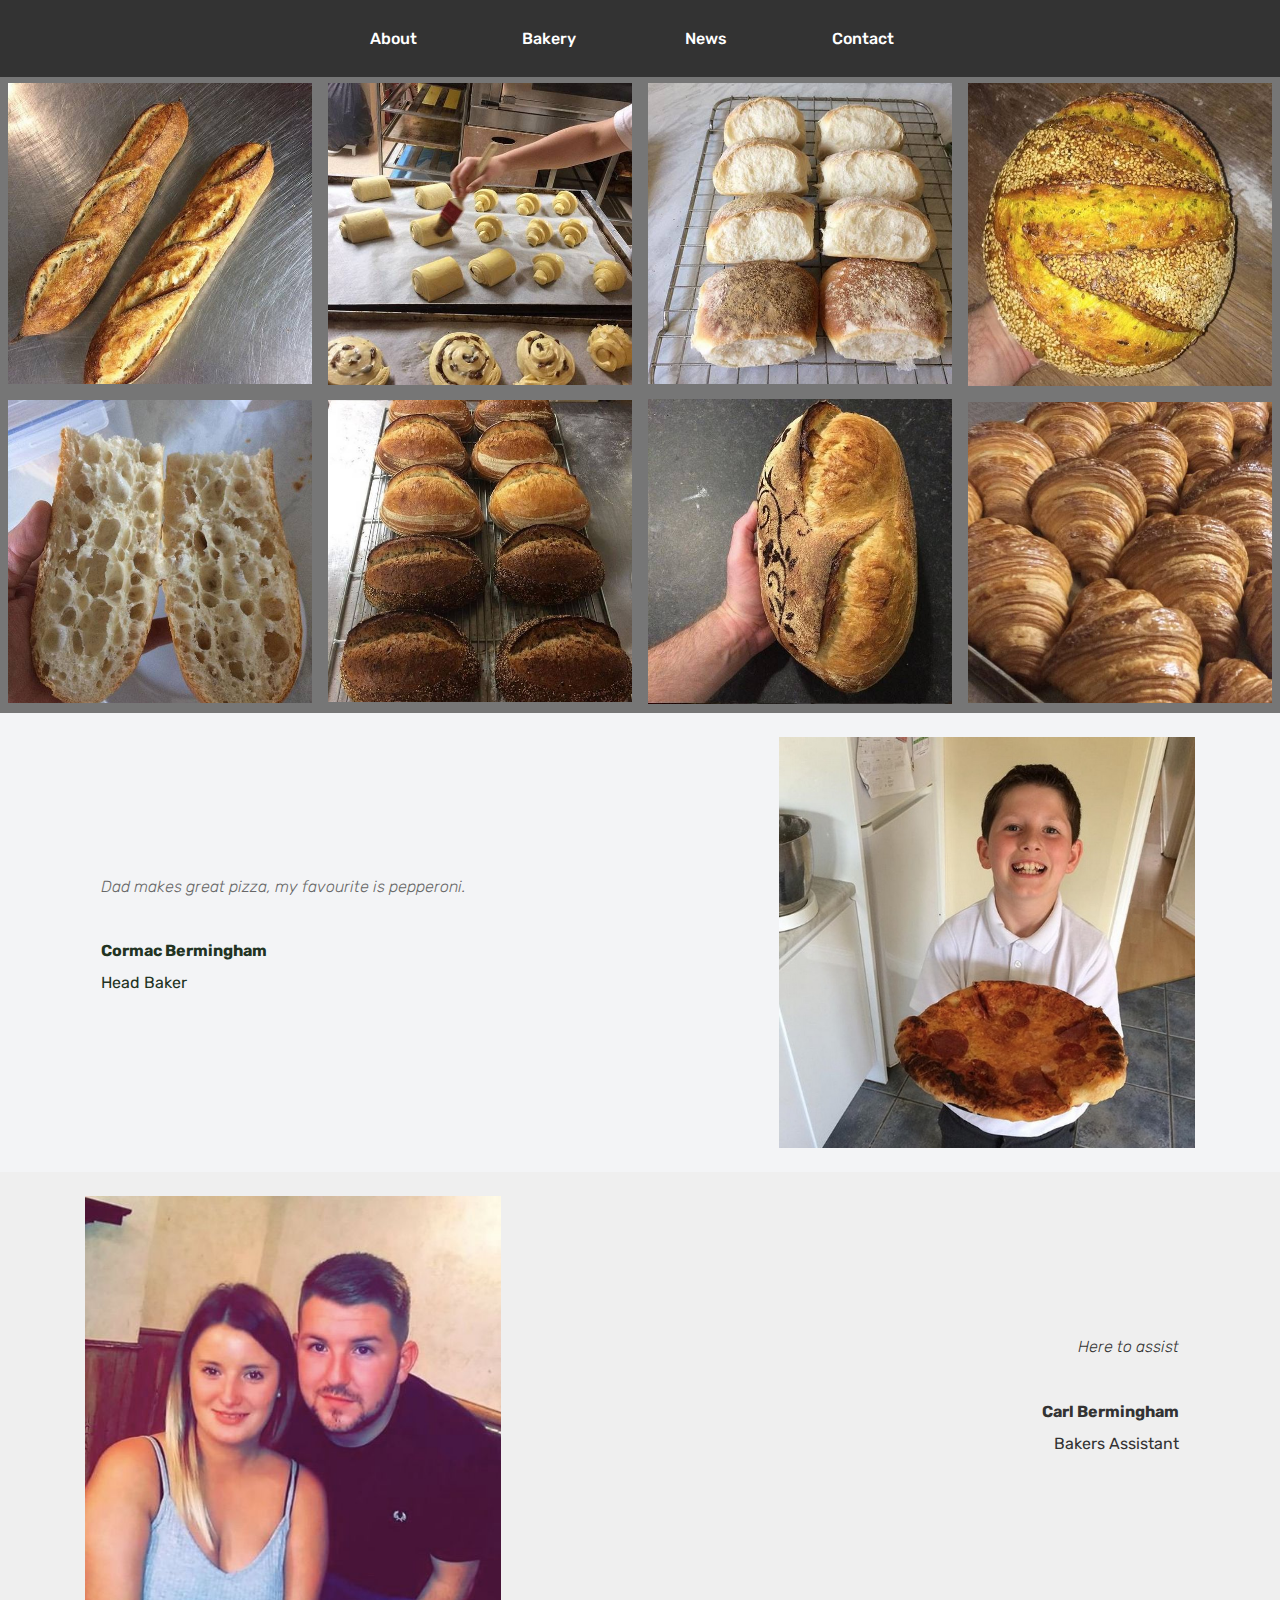
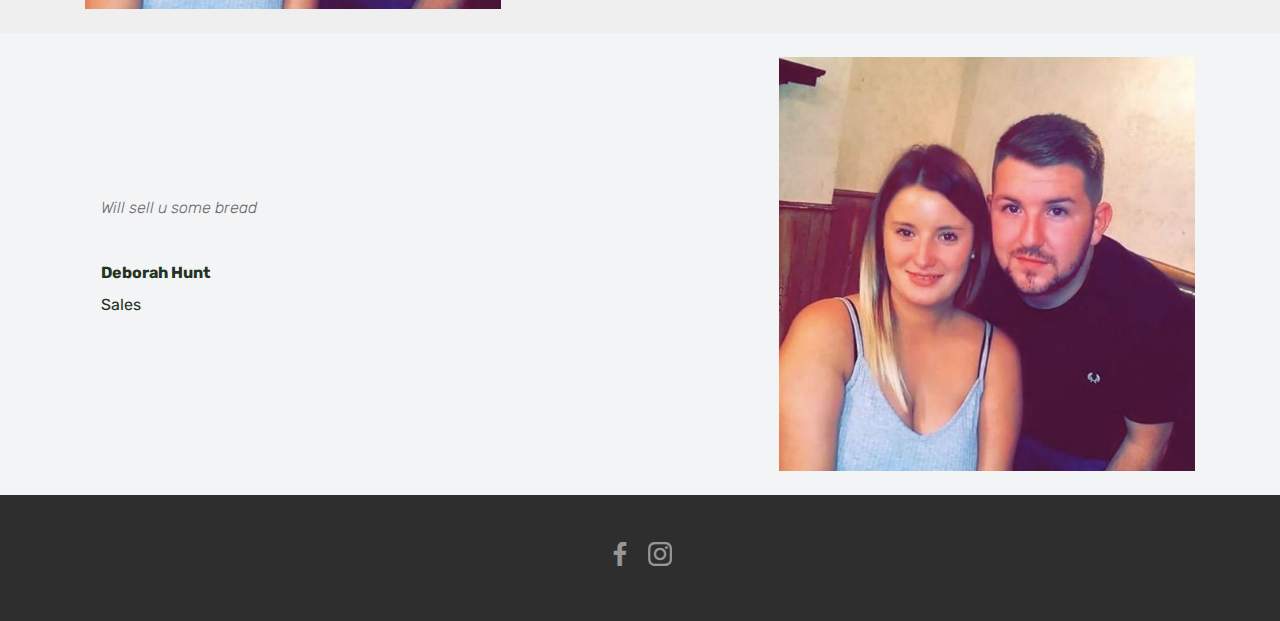
==== commit 4711226a: "Add files via upload" ====
--- a/page1.html
+++ b/page1.html
@@ -137,12 +137,12 @@
                       </div><div class="carousel-item">
                         <img src="assets/images/johnathan-an-bacus-beag-instagram-photos-and-videos-3-596x595.jpg" alt="">
                       </div><div class="carousel-item">
-                        <img src="assets/images/johnathan-an-bacus-beag-instagram-photos-and-videos-599x601.jpg" alt="">
+                        <img src="assets/images/johnathan-an-bacus-beag-instagram-photos-and-videos-599x601-599x601.jpg" alt="">
                       </div><div class="carousel-item">
                         <img src="assets/images/johnathan-an-bacus-beag-instagram-photos-and-videos-7-596x595.jpg" alt="">
                       </div>
                       <div class="carousel-item">
-                        <img src="assets/images/johnathan-an-bacus-beag-instagram-photos-and-videos-8-598x594.jpg" alt="">
+                        <img src="assets/images/johnathan-an-bacus-beag-instagram-photos-and-videos-8-598x594-598x594.jpg" alt="">
                       </div>
                       <div class="carousel-item active">
                         <img src="assets/images/johnathan-an-bacus-beag-instagram-photos-and-videos-2-600x594.jpg" alt="">
@@ -163,13 +163,8 @@
 </section>
 
 <section class="testimonials3 cid-qvh01PMy1e" id="testimonials3-k" data-rv-view="114">
-
-
-
-
-
-    <div class="container">
-        <div class="media-container-row">
+    <div class="container">
+        <div class="media-container-row  pt-4 pb-4">
             <div class="media-content px-3 align-self-center mbr-white py-2">
                 <p class="mbr-text testimonial-text mbr-fonts-style display-7">
                    Dad makes great pizza, my favourite is pepperoni.</p>
@@ -178,7 +173,7 @@
                 <p class="mbr-author-desc mbr-fonts-style display-7">Head Baker</p>
             </div>
 
-            <div class="mbr-figure pl-lg-5 " style="width: 85%;">
+            <div class="mbr-figure pl-lg-5" style="width: 70%;">
               <img class="" src="assets/images/Johnathan___an_bacus_beag__•_Instagram_photos_and_videos 9.jpg" alt="" title="" media-simple="true">
             </div>
         </div>
@@ -186,21 +181,16 @@
 </section>
 
 <section class="testimonials2 cid-qvh1IHgLOY" id="testimonials2-l" data-rv-view="117">
-
-
-
-
-
-    <div class="container">
-        <div class="media-container-row">
-            <div class="mbr-figure pr-lg-5" style="width: 85%;">
+    <div class="container">
+        <div class="media-container-row pt-4 pb-4">
+            <div class="mbr-figure pr-lg-5" style="width: 70%;">
               <img src="assets/images/-5-deborah-hunt-529x526.jpg" alt="" title="" media-simple="true">
             </div>
-            <div class="media-content px-3 align-self-center mbr-white py-2">
-                    <p class="mbr-text testimonial-text mbr-fonts-style display-7">
+            <div class="media-content px-3 align-self-center mbr-white py-2 ">
+                    <p class="mbr-text testimonial-text mbr-fonts-style display-7 d-flex justify-content-end">
                        Here to assist</p>
-                    <p class="mbr-author-name pt-4 mb-2 mbr-fonts-style display-7">Carl Bermingham</p>
-                    <p class="mbr-author-desc mbr-fonts-style display-7">
+                    <p class="mbr-author-name pt-4 mb-2 mbr-fonts-style display-7 d-flex justify-content-end">Carl Bermingham</p>
+                    <p class="mbr-author-desc mbr-fonts-style display-7 d-flex justify-content-end">
                        Bakers Assistant</p>
             </div>
         </div>
@@ -208,13 +198,8 @@
 </section>
 
 <section class="testimonials3 cid-qvh2lUQrNh" id="testimonials3-m" data-rv-view="120">
-
-
-
-
-
-    <div class="container">
-        <div class="media-container-row">
+    <div class="container">
+        <div class="media-container-row pt-4 pb-4">
             <div class="media-content px-3 align-self-center mbr-white py-2">
                 <p class="mbr-text testimonial-text mbr-fonts-style display-7">Will sell u some bread</p>
                 <p class="mbr-author-name pt-4 mb-2 mbr-fonts-style display-7">Deborah Hunt</p>
@@ -222,7 +207,7 @@
                    Sales</p>
             </div>
 
-            <div class="mbr-figure pl-lg-5" style="width: 85%;">
+            <div class="mbr-figure pl-lg-5" style="width: 70%;">
               <img src="assets/images/-5-deborah-hunt-529x526.jpg" alt="" title="" media-simple="true">
             </div>
         </div>
--- a/assets/theme/css/style.css
+++ b/assets/theme/css/style.css
@@ -216,7 +216,7 @@
     width: auto; }
 
   .mbr-figure {
-    width: 100% !important; } }
+    width: 70% !important; } }
 /*! Buttons */
 .mbr-section-btn {
   margin-left: -.25rem;
@@ -423,4 +423,4 @@
 	padding: 0;
 	top: 0;
 	left: -2400px;
-}+}
--- a/assets/mobirise-gallery/style.css
+++ b/assets/mobirise-gallery/style.css
@@ -11,10 +11,10 @@
 
 @media (max-width: 768px) {
   .mbr-gallery .mbr-gallery-item {
-    width: 50%; } }
+    width: 25%; } }
 @media (max-width: 400px) {
   .mbr-gallery .mbr-gallery-item {
-    width: 100%; } }
+    width: 25%; } }
 .mbr-gallery .icon-focus,
 .mbr-gallery .icon-video {
   position: absolute;
@@ -446,6 +446,6 @@
   .mbr-gallery .mbr-gallery-item--p3,
   .mbr-gallery .mbr-gallery-item--p2,
   .mbr-gallery .mbr-gallery-item--p1 {
-    width: 100%; } }
+    width: 25%; } }
 
 /*# sourceMappingURL=style.css.map */
--- a/assets/mobirise/css/mbr-additional.css
+++ b/assets/mobirise/css/mbr-additional.css
@@ -1776,7 +1776,7 @@
   }
 }
 @media (max-width: 543px) {
-  .cid-qvgSmGmIjC .number-wrap {
+  .cid-qvgSmGmIjC  {
     margin-bottom: 15px;
   }
 }
@@ -1785,7 +1785,7 @@
     padding-left: 0;
     padding-right: 0;
   }
-  .cid-qvgSmGmIjC .number-wrap {
+  .cid-qvgSmGmIjC  {
     min-width: auto;
   }
 }
--- a/assets/bootstrap/css/custom.css
+++ b/assets/bootstrap/css/custom.css
@@ -3,7 +3,7 @@
 .cid-qvgNQlujHG .navbar-toggleable-sm .navbar-collapse
 {
   justify-content: center;
-  padding-left: 5rem;
+  padding-left: 7rem;
   width: auto;
 }
 
@@ -87,3 +87,46 @@
   flex-wrap: wrap;
   justify-content: center;
 }
+
+.cid-qvgSmGmIjC .container h3 {
+  font-family: cursive;
+  color: black;
+}
+
+
+/*keeps picture and text in same row on page 1*/
+
+.cid-qvh01PMy1e .container .media-container-row {
+  flex-wrap: nowrap;
+
+}
+
+.cid-qvh1IHgLOY .container .media-container-row {
+  flex-wrap: nowrap;
+  align-items: end;
+}
+
+.cid-qvh2lUQrNh .container .media-container-row {
+  flex-wrap: nowrap;
+}
+
+.cid-qvgNQlujHG .menu-logo .navbar-brand
+{
+  display: flex;
+  margin-left: 1rem;
+  padding-top: 0px;
+  padding-right: 0px;
+  padding-bottom: 0px;
+  padding-left: 0px;
+  transition-property: padding;
+  transition-duration: 0.2s;
+  transition-timing-function: ease;
+  transition-delay: 0s;
+  min-height: 2.5rem;
+  align-items: center;
+}
+
+.cid-qvgNQlujHG .navbar.navbar-short .navbar-brand
+{
+  min-height: 2.5rem;
+}
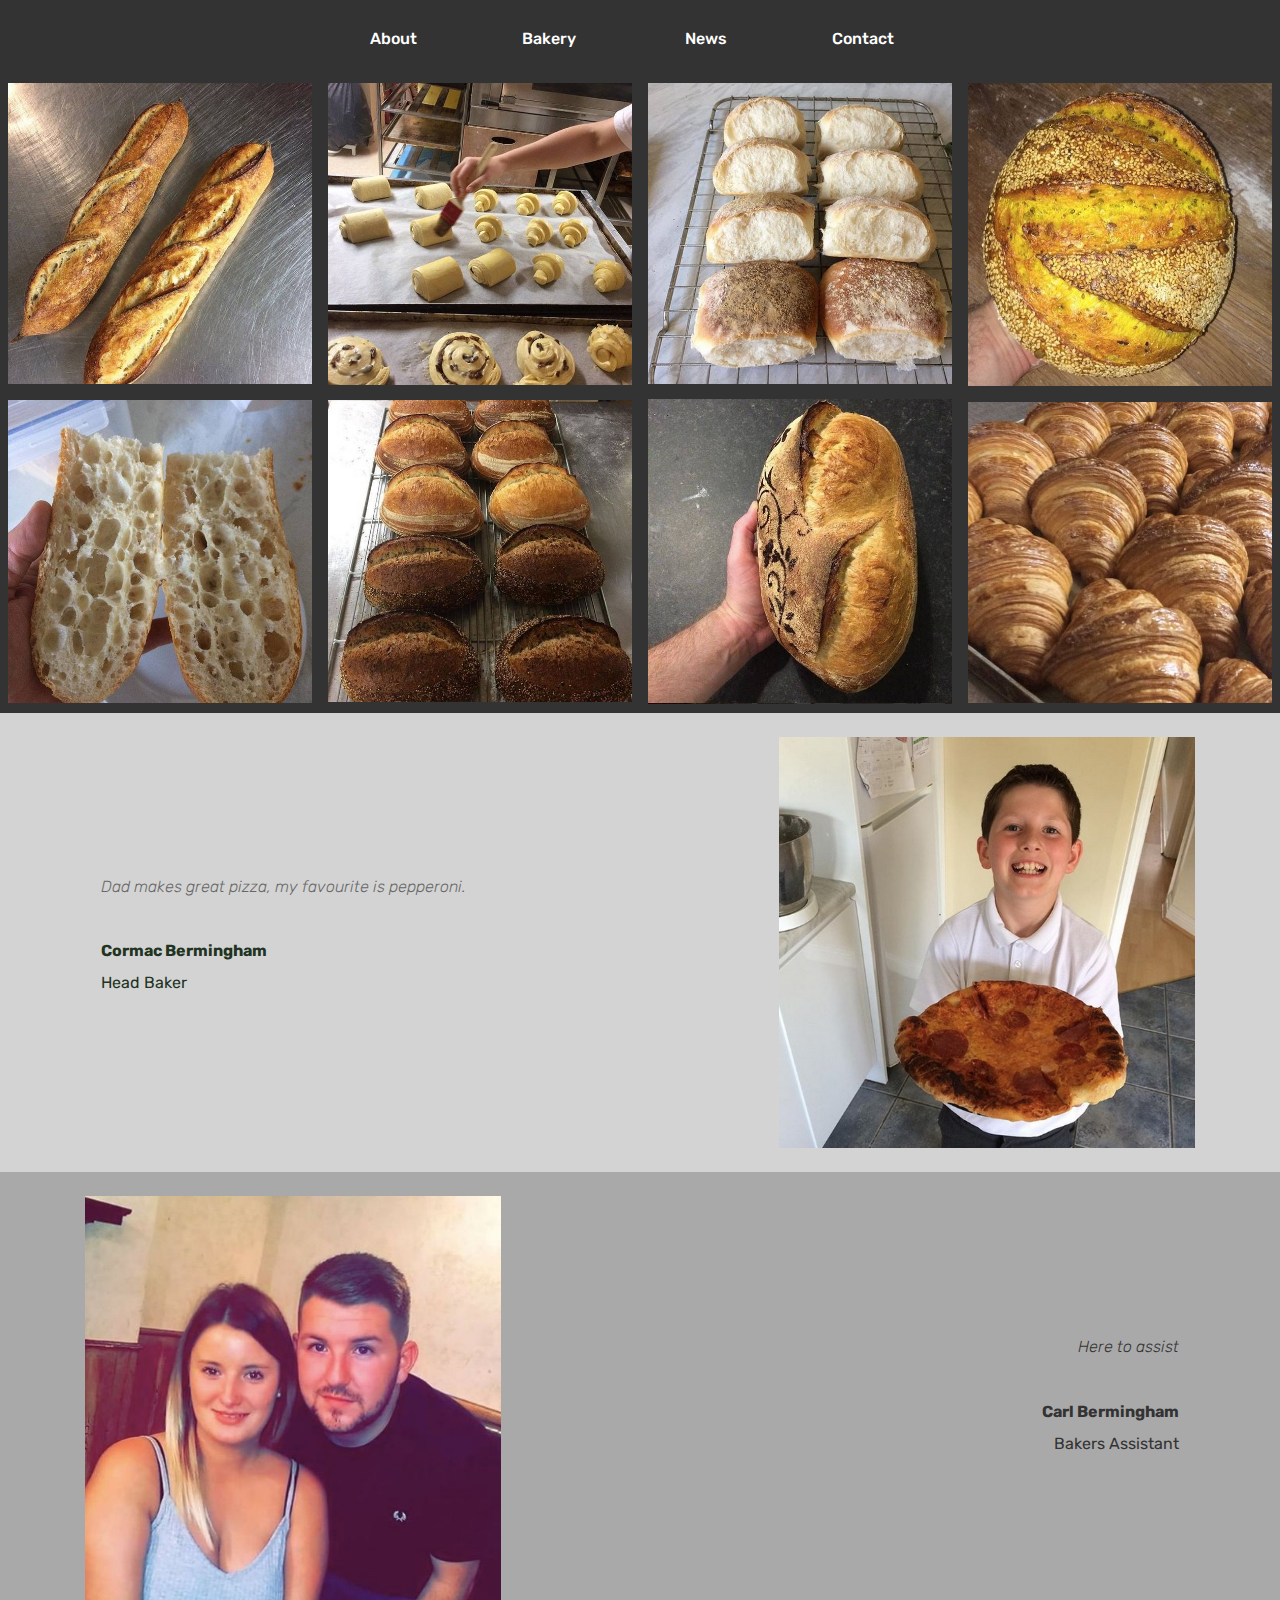
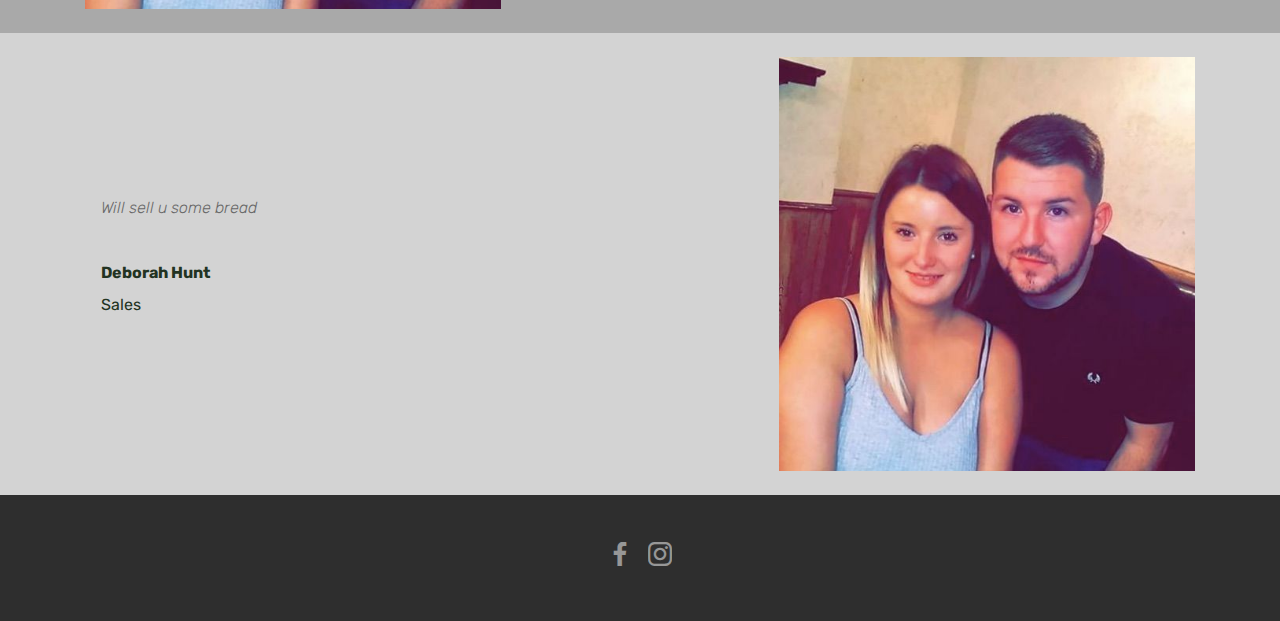
==== commit 472576d9: "Add files via upload" ====
--- a/page1.html
+++ b/page1.html
@@ -6,7 +6,7 @@
   <meta http-equiv="X-UA-Compatible" content="IE=edge">
   <meta name="generator" content="Mobirise v4.3.0, mobirise.com">
   <meta name="viewport" content="width=device-width, initial-scale=1">
-  <link rel="shortcut icon" href="assets/images/logo2.png" type="image/x-icon">
+  <link rel="shortcut icon" href="assets/images/B_logo.png" type="image/x-icon">
   <meta name="description" content="Website Creator Description">
   <title>Bakery</title>
   <link rel="stylesheet" href="assets/web/assets/mobirise-icons/mobirise-icons.css">
@@ -60,10 +60,10 @@
 
 <section class="engine"><a href="">bootstrap table</a></section>
 
-<section class="mbr-gallery mbr-slider-carousel cid-qvgTUcgKBV" id="gallery3-i" data-rv-view="79">
+<section class="mbr-gallery mbr-slider-carousel cid-qvgTUcgKBV" id="gallery3-i" data-rv-view="79" style="background-color: #333333;">
     <div>
         <div><!-- Filter --><!-- Gallery -->
-          <div class="mbr-gallery-row">
+          <div class="mbr-gallery-row" >
             <div class="mbr-gallery-layout-default">
               <div>
                 <div>
@@ -162,7 +162,7 @@
 
 </section>
 
-<section class="testimonials3 cid-qvh01PMy1e" id="testimonials3-k" data-rv-view="114">
+<section class="testimonials3 cid-qvh01PMy1e" id="testimonials3-k" data-rv-view="114" style="background-color: lightgrey;">
     <div class="container">
         <div class="media-container-row  pt-4 pb-4">
             <div class="media-content px-3 align-self-center mbr-white py-2">
@@ -180,7 +180,7 @@
     </div>
 </section>
 
-<section class="testimonials2 cid-qvh1IHgLOY" id="testimonials2-l" data-rv-view="117">
+<section class="testimonials2 cid-qvh1IHgLOY" id="testimonials2-l" data-rv-view="117" style="background-color: darkgrey;">
     <div class="container">
         <div class="media-container-row pt-4 pb-4">
             <div class="mbr-figure pr-lg-5" style="width: 70%;">
@@ -197,7 +197,7 @@
     </div>
 </section>
 
-<section class="testimonials3 cid-qvh2lUQrNh" id="testimonials3-m" data-rv-view="120">
+<section class="testimonials3 cid-qvh2lUQrNh" id="testimonials3-m" data-rv-view="120" style="background-color: lightgrey;">
     <div class="container">
         <div class="media-container-row pt-4 pb-4">
             <div class="media-content px-3 align-self-center mbr-white py-2">
